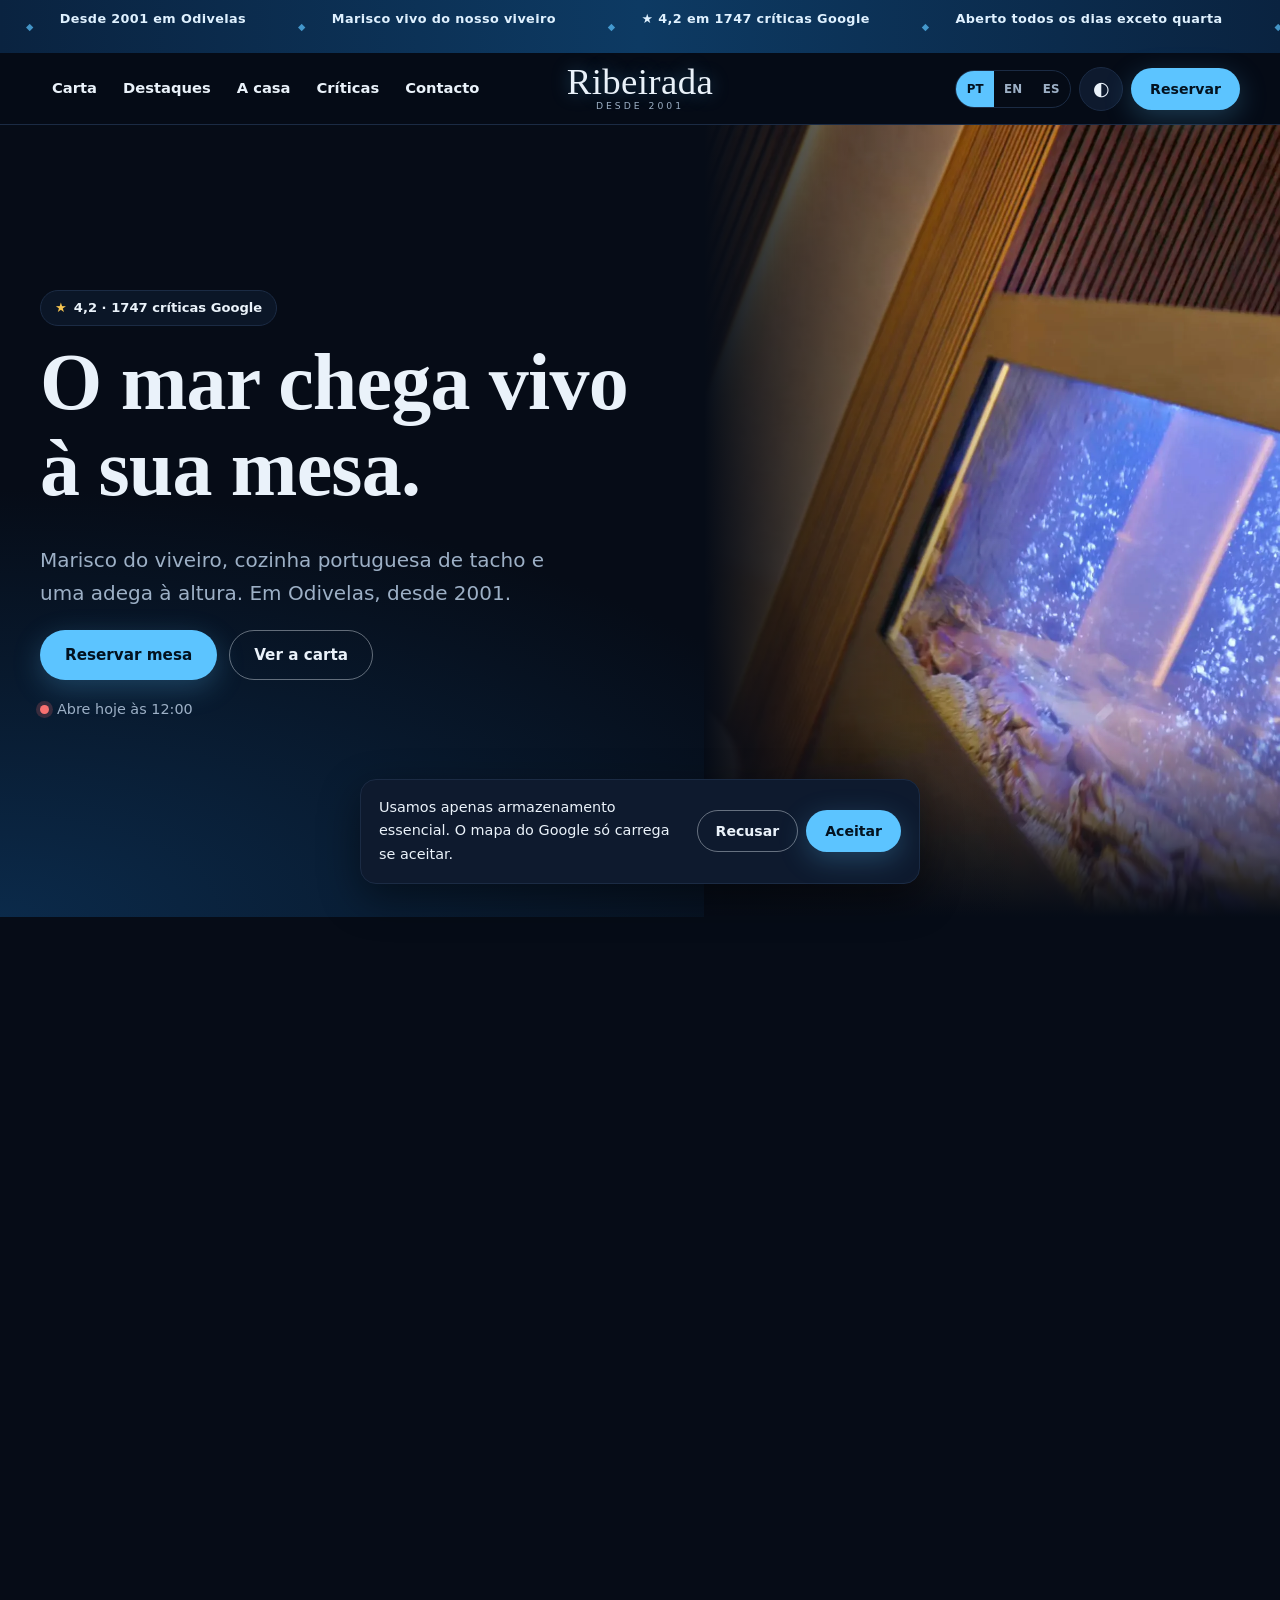
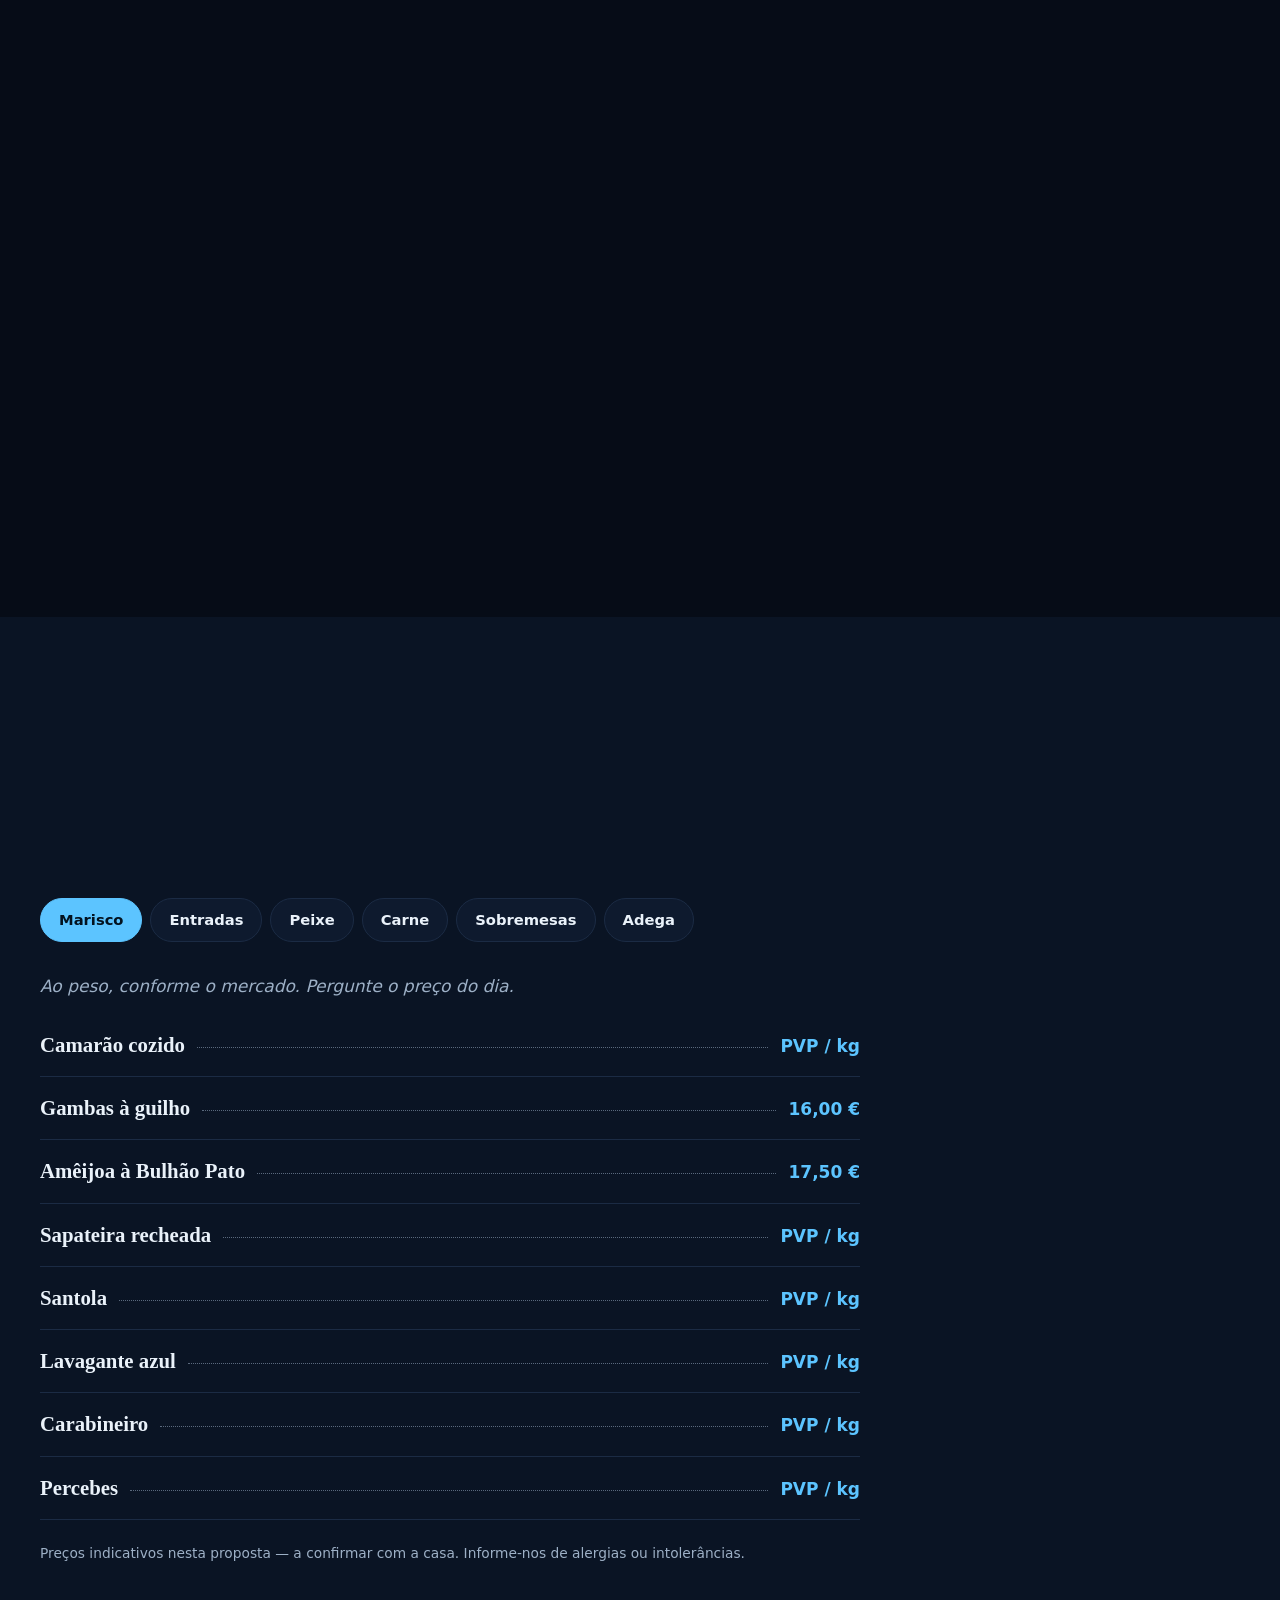
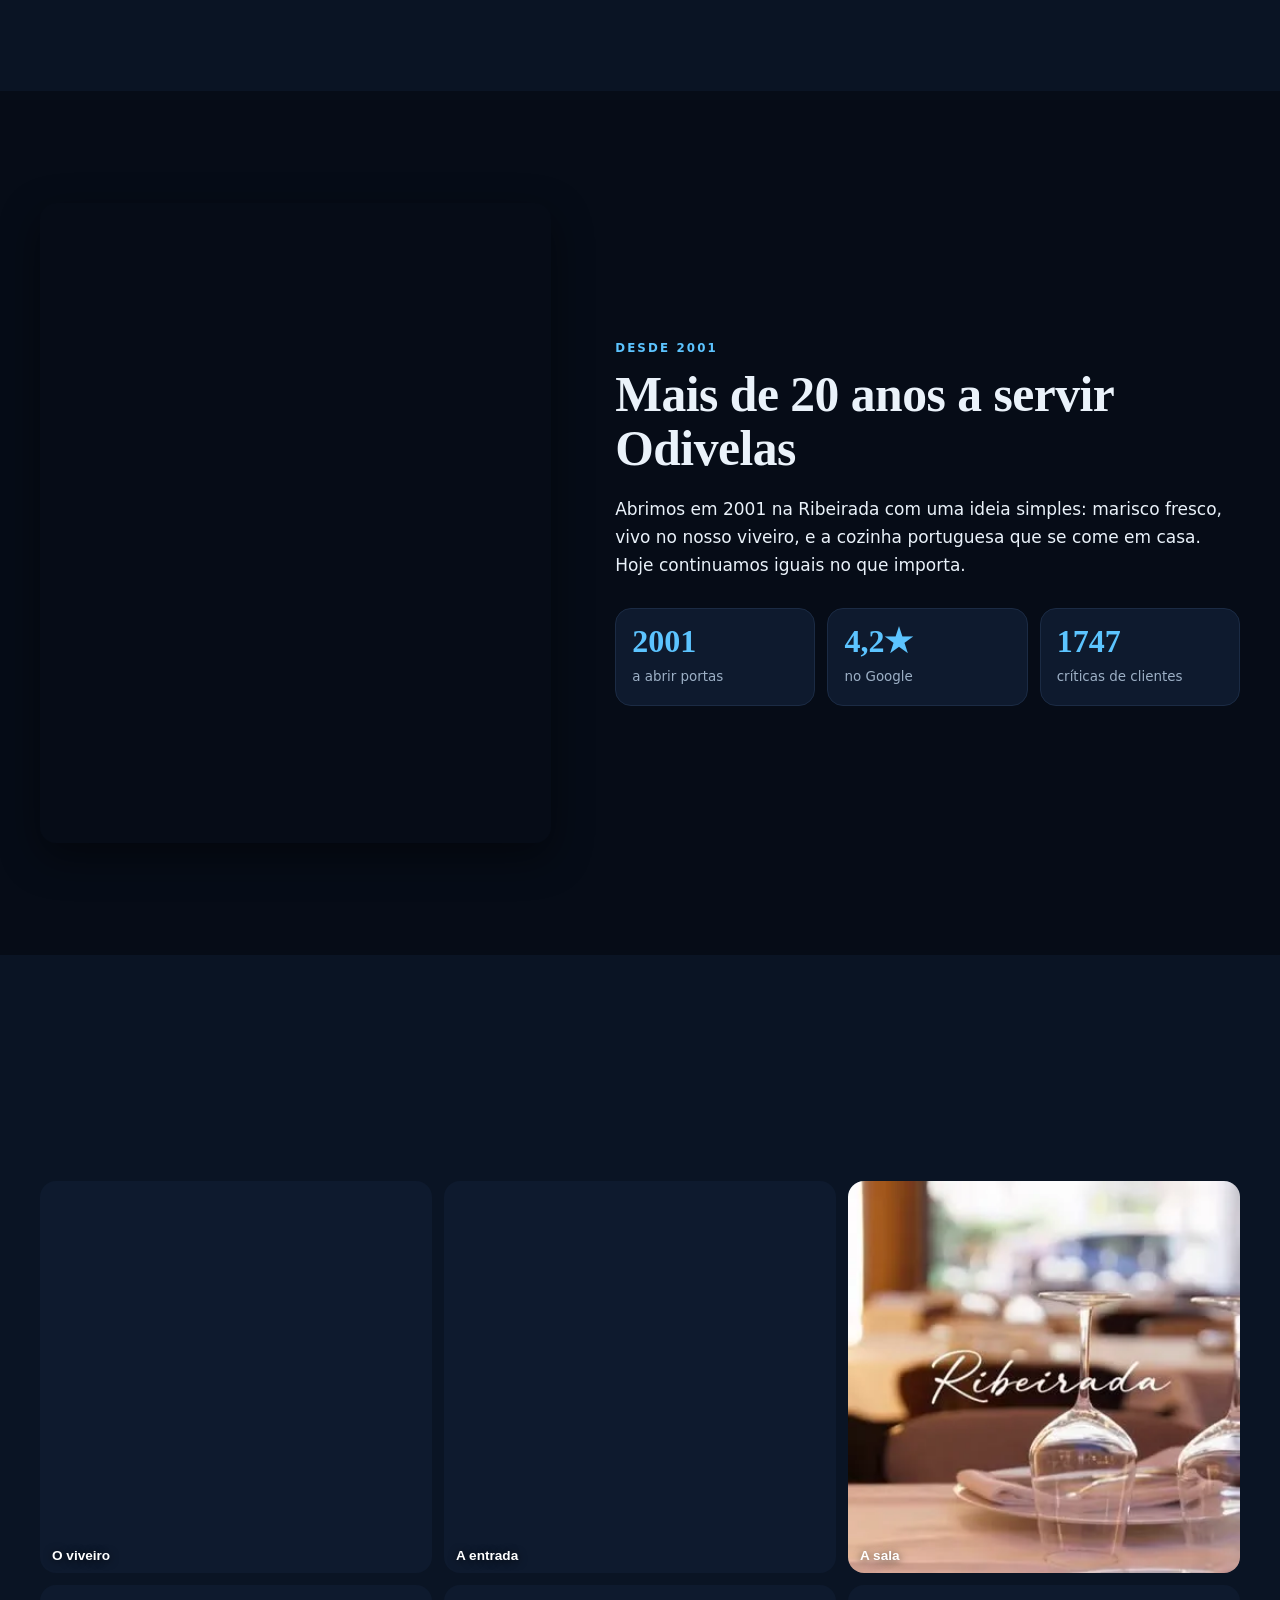
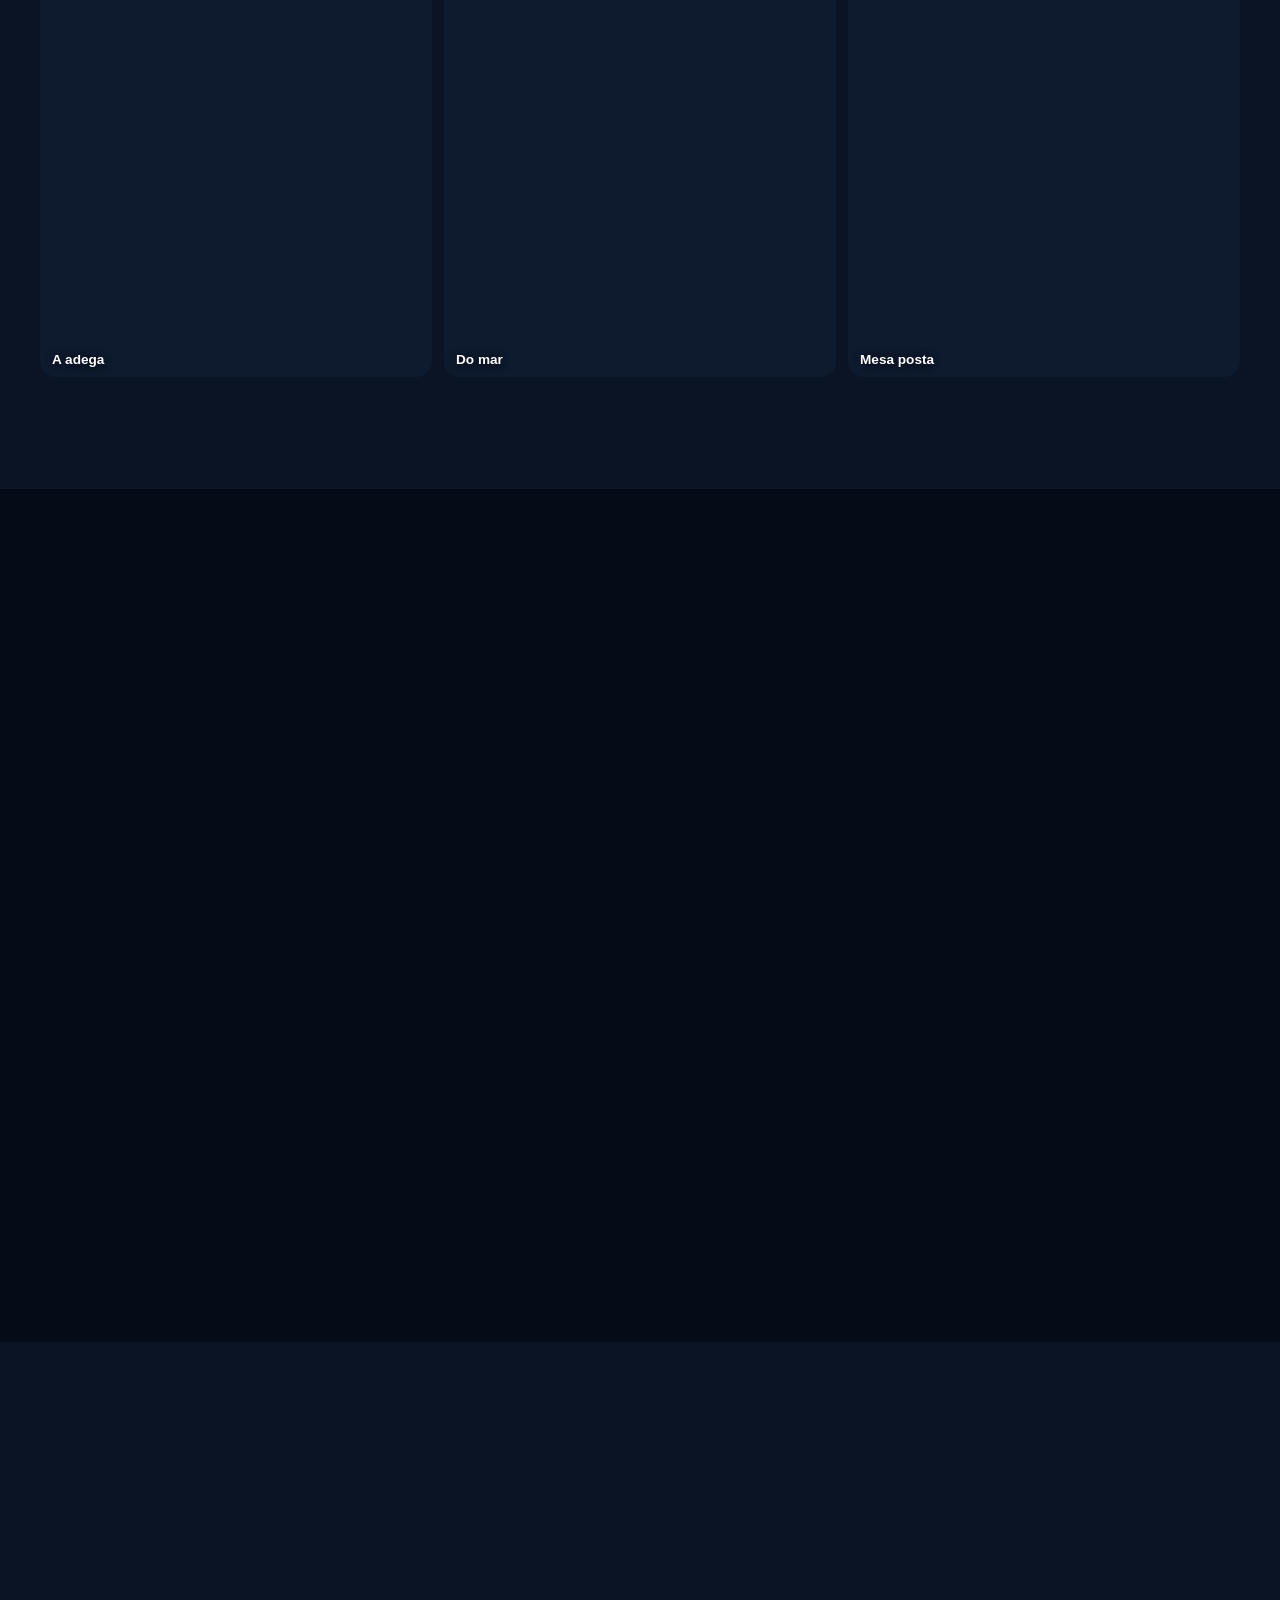
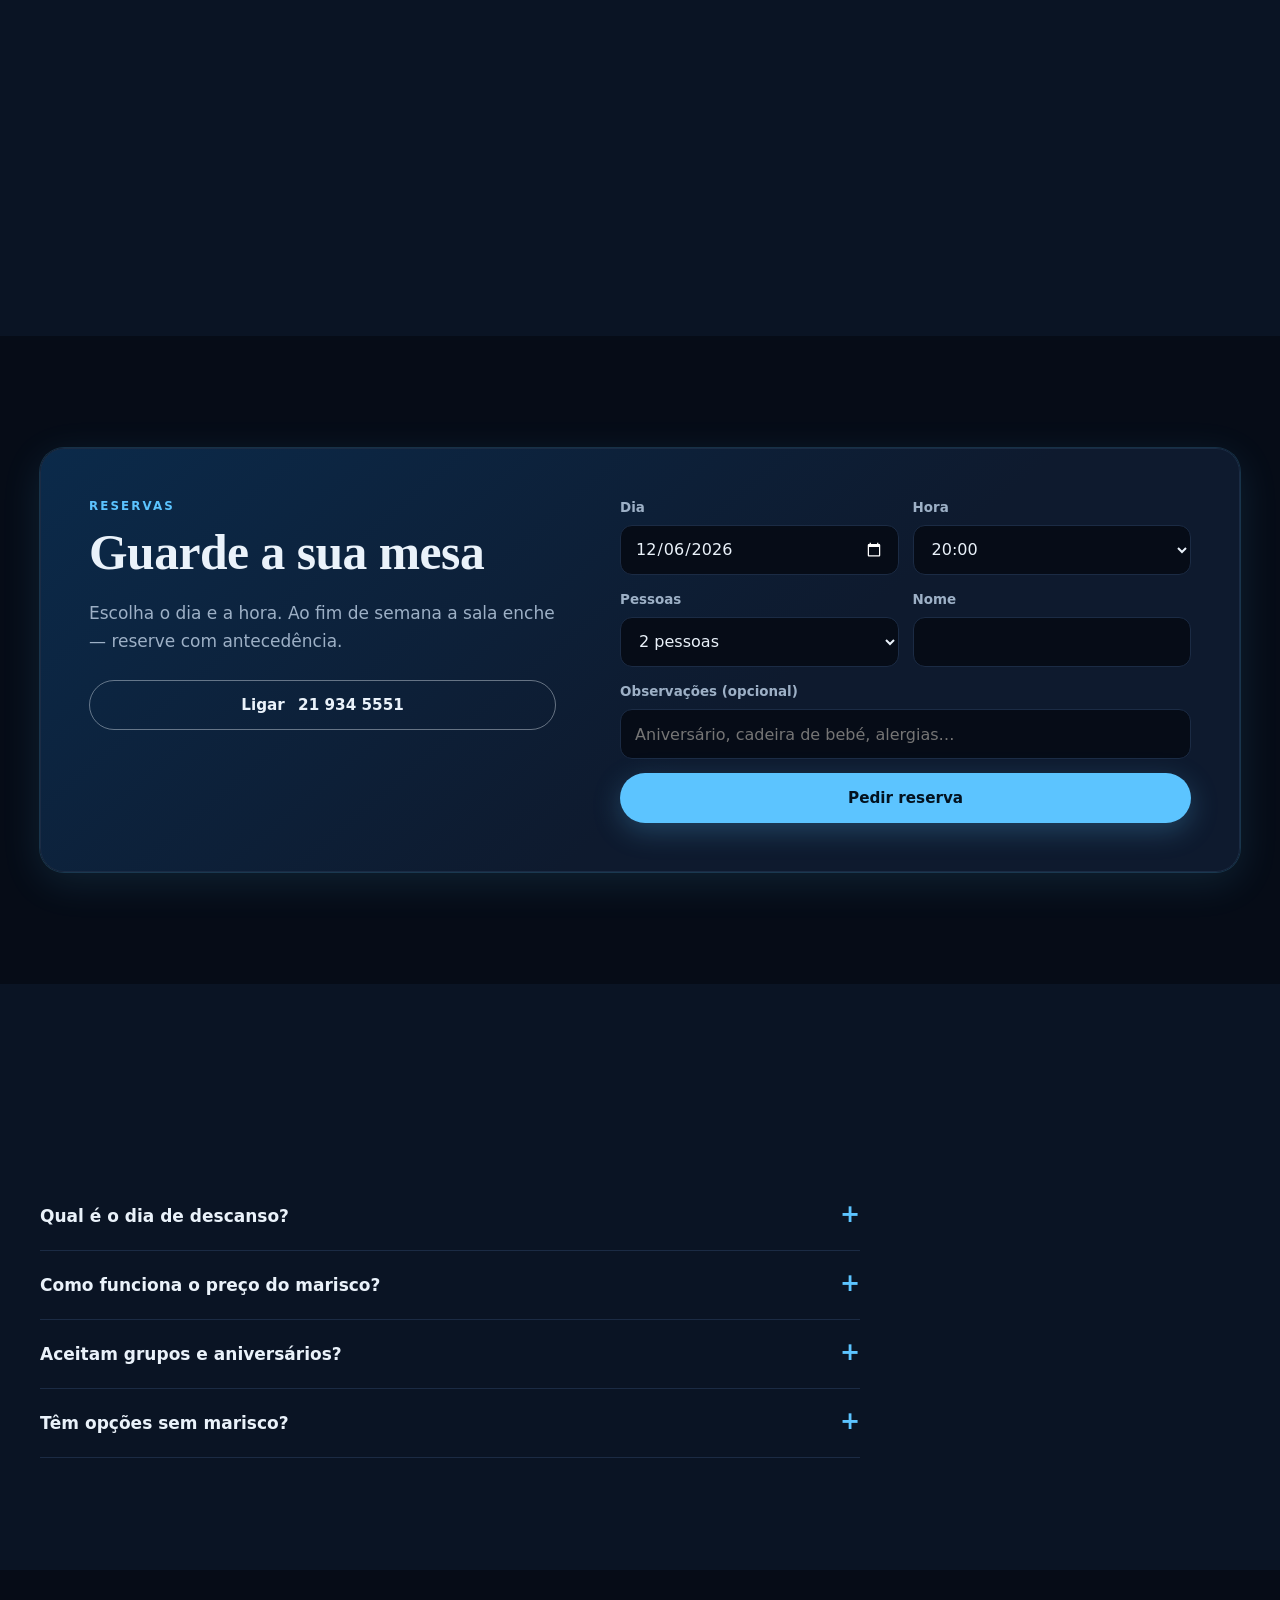
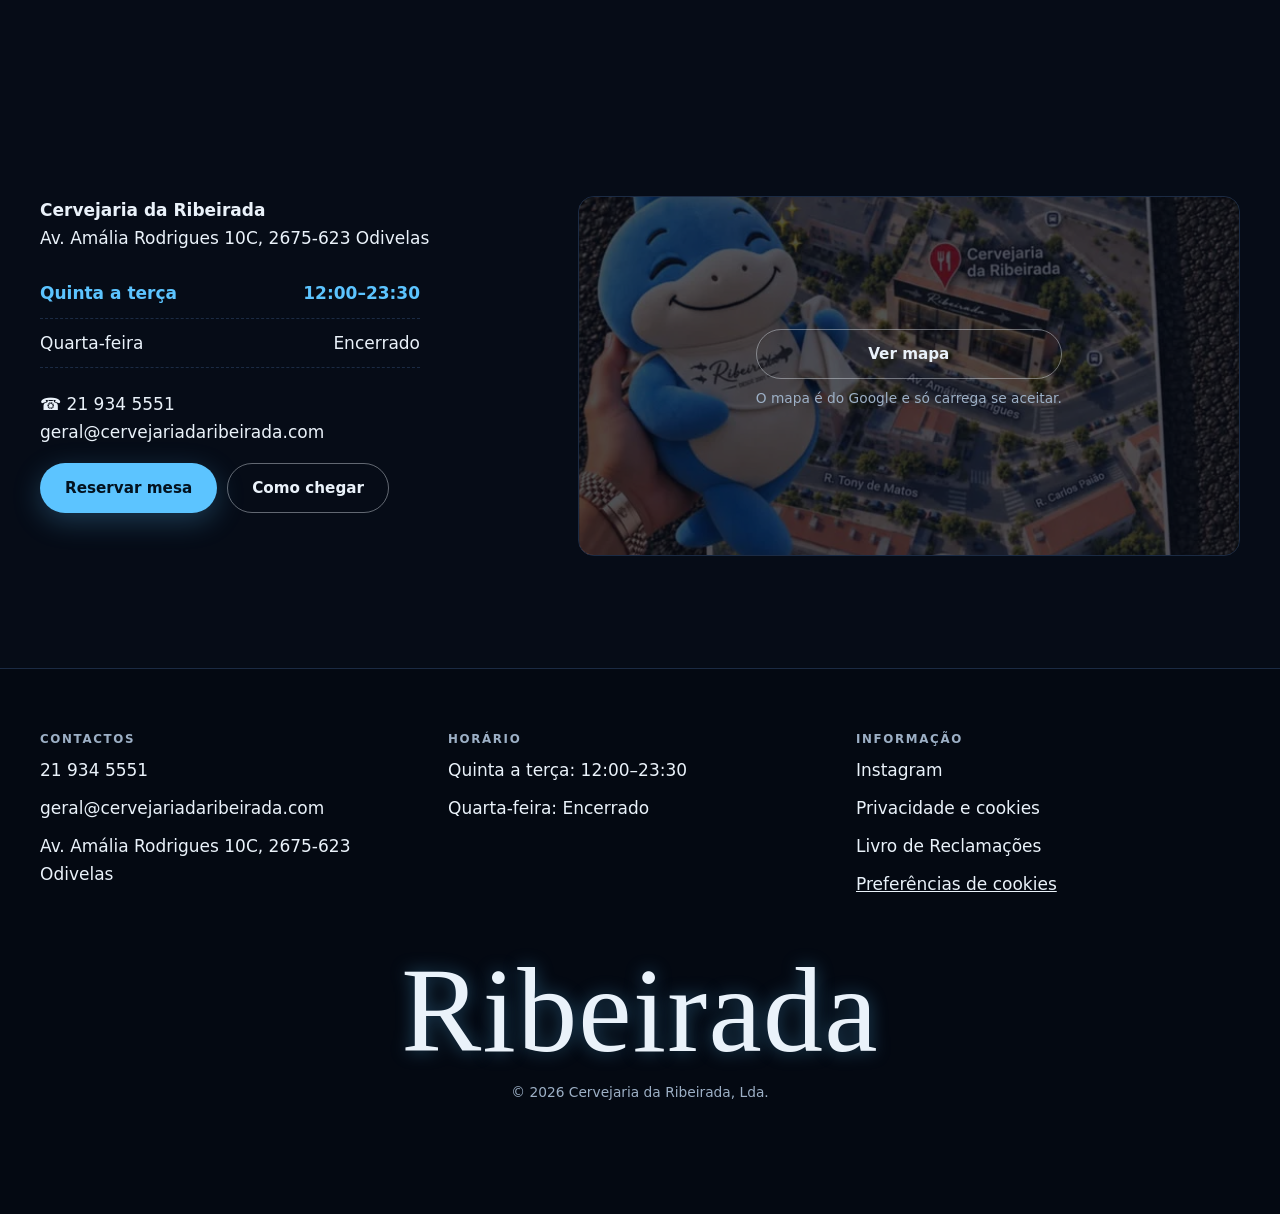
==== index.html @ ff481f9c "Proposta v1.0: site Cervejaria da Ribeirada Co-Authored-By: Claude Opus 5.5 <noreply@anthropic.com>" ====
<!doctype html>
<html lang="pt" data-theme="dark">
<head>
<meta charset="utf-8">
<meta http-equiv="Content-Security-Policy" content="default-src 'self'; script-src 'self'; style-src 'self' https://fonts.googleapis.com; font-src 'self' https://fonts.gstatic.com; img-src 'self' data: https:; media-src 'self' https:; frame-src https://www.google.com https://maps.google.com; connect-src 'self' https:; base-uri 'self'; form-action 'self' https://wa.me">
<script src="js/frame-guard.js"></script>
<meta name="viewport" content="width=device-width, initial-scale=1, viewport-fit=cover">
<title>Cervejaria da Ribeirada — Marisco em Odivelas desde 2001</title>
<meta name="description" content="Marisco vivo do viveiro, cozinha portuguesa e adega em Odivelas desde 2001. 4,2★ em 1747 críticas Google. Reservas: 21 934 5551.">
<meta name="theme-color" content="#060c17">
<meta name="robots" content="index,follow">
<link rel="canonical" href="https://cervejariadaribeirada.pages.dev/">
<meta property="og:type" content="restaurant">
<meta property="og:locale" content="pt_PT">
<meta property="og:site_name" content="Cervejaria da Ribeirada">
<meta property="og:title" content="Cervejaria da Ribeirada — o mar chega vivo à sua mesa">
<meta property="og:description" content="Marisco do viveiro e cozinha portuguesa em Odivelas, desde 2001. Veja a carta e reserve.">
<meta property="og:url" content="https://cervejariadaribeirada.pages.dev/">
<meta property="og:image" content="https://cervejariadaribeirada.pages.dev/img/og.jpg">
<meta property="og:image:width" content="1200">
<meta property="og:image:height" content="630">
<meta name="twitter:card" content="summary_large_image">
<link rel="icon" href="img/logo.svg">
<link rel="preconnect" href="https://fonts.googleapis.com">
<link rel="preconnect" href="https://fonts.gstatic.com" crossorigin>
<link rel="stylesheet" href="https://fonts.googleapis.com/css2?family=Allura&family=Cormorant+Garamond:ital,wght@0,500;0,600;1,500&family=Manrope:wght@400;500;600;700&display=swap">
<link rel="stylesheet" href="css/styles.css">
<link rel="preload" as="image" href="img/hero.webp" fetchpriority="high">
<script type="application/ld+json">
{"@context":"https://schema.org","@type":"Restaurant","name":"Cervejaria da Ribeirada","url":"https://cervejariadaribeirada.pages.dev/","image":"https://cervejariadaribeirada.pages.dev/img/og.jpg","telephone":"+351219345551","email":"geral@cervejariadaribeirada.com","servesCuisine":["Marisco","Portuguesa"],"priceRange":"€€","acceptsReservations":"True","foundingDate":"2001","address":{"@type":"PostalAddress","streetAddress":"Av. Amália Rodrigues 10C","postalCode":"2675-623","addressLocality":"Odivelas","addressCountry":"PT"},"geo":{"@type":"GeoCoordinates","latitude":38.7970342,"longitude":-9.1808891},"openingHoursSpecification":[{"@type":"OpeningHoursSpecification","dayOfWeek":["Monday","Tuesday","Thursday","Friday","Saturday","Sunday"],"opens":"12:00","closes":"23:30"}],"aggregateRating":{"@type":"AggregateRating","ratingValue":"4.2","reviewCount":"1747"},"sameAs":["https://www.instagram.com/cervejariadaribeirada/"]}
</script>
</head>
<body>
<a class="skip" href="#main" data-i18n="skip">Saltar para o conteúdo</a>

<div class="faixa" aria-label="Destaques"><div class="faixa__track" id="faixa"></div></div>

<header class="hdr" id="hdr">
  <button class="hdr__burger" id="burger" aria-label="Abrir menu" aria-expanded="false" aria-controls="drawer"><span></span><span></span><span></span></button>
  <nav class="hdr__nav" id="nav" aria-label="Principal"></nav>
  <a class="hdr__logo" href="#top" aria-label="Cervejaria da Ribeirada — início"><span class="wordmark">Ribeirada</span><span class="hdr__since" data-i18n="since">Desde 2001</span></a>
  <div class="hdr__acts">
    <div class="lang" id="lang" role="group" aria-label="Língua">
      <button data-lang="pt" aria-pressed="true">PT</button><button data-lang="en" aria-pressed="false">EN</button><button data-lang="es" aria-pressed="false">ES</button>
    </div>
    <button class="icon-btn" id="themeBtn" aria-label="Mudar para modo claro" title="Modo claro/escuro">◐</button>
    <a class="btn btn--sm btn--accent hdr__cta" href="#reservas" data-i18n="book">Reservar</a>
  </div>
</header>

<aside class="drawer" id="drawer" aria-hidden="true">
  <div class="drawer__panel" role="dialog" aria-label="Menu">
    <button class="drawer__close" id="drawerClose" aria-label="Fechar menu">✕</button>
    <nav id="drawerNav"></nav>
    <div class="lang lang--drawer" role="group" aria-label="Língua">
      <button data-lang="pt" aria-pressed="true">Português</button><button data-lang="en" aria-pressed="false">English</button><button data-lang="es" aria-pressed="false">Español</button>
    </div>
  </div>
</aside>

<main id="main">
  <section class="hero" id="top">
    <div class="hero__media"><img src="img/hero.webp" alt="O viveiro de marisco vivo da Cervejaria da Ribeirada" width="1080" height="1920" fetchpriority="high" decoding="async"></div>
    <div class="hero__text">
      <p class="eyebrow"><span class="stars" aria-hidden="true">★</span> <span id="heroRating">4,2 · 1747 críticas Google</span></p>
      <h1 id="heroTitulo">O mar chega vivo à sua mesa.</h1>
      <p id="heroTexto" class="hero__lead">Marisco do viveiro, cozinha portuguesa de tacho e uma adega à altura. Em Odivelas, desde 2001.</p>
      <div class="hero__ctas"><a class="btn btn--accent" href="#reservas" data-i18n="bookTable">Reservar mesa</a><a class="btn btn--ghost" href="#carta" data-i18n="seeMenu">Ver a carta</a></div>
      <p class="hero__open" id="openNow"></p>
    </div>
  </section>

  <section class="sec" id="destaques">
    <div class="sec__head"><p class="kicker" data-i18n="k1">Do viveiro para a mesa</p><h2 data-i18n="h1">O que nos pedem sempre</h2><p class="muted" data-i18n="p1">Toque num prato para ver os detalhes.</p></div>
    <div class="grid" id="grid"></div>
  </section>

  <section class="sec sec--soft" id="carta">
    <div class="sec__head"><p class="kicker" data-i18n="k2">A carta</p><h2 data-i18n="h2">Marisco ao peso, cozinha de sempre</h2></div>
    <div class="chips" id="chips" role="tablist" aria-label="Categorias da carta"></div>
    <div class="menu-list" id="menuList" role="tabpanel"></div>
    <p class="small muted demo-note" data-i18n="demoPrices">Preços indicativos nesta proposta — a confirmar com a casa. Informe-nos de alergias ou intolerâncias.</p>
  </section>

  <section class="sec story" id="historia">
    <div class="story__img"><img src="img/mar.webp" alt="Barco de pesca ao amanhecer" width="640" height="640" loading="lazy" decoding="async"></div>
    <div class="story__txt">
      <p class="kicker" data-i18n="k3">Desde 2001</p>
      <h2 data-i18n="h3">Mais de 20 anos a servir Odivelas</h2>
      <p data-i18n="p3">Abrimos em 2001 na Ribeirada com uma ideia simples: marisco fresco, vivo no nosso viveiro, e a cozinha portuguesa que se come em casa. Hoje continuamos iguais no que importa.</p>
      <ul class="facts">
        <li><strong>2001</strong><span data-i18n="f1">a abrir portas</span></li>
        <li><strong>4,2★</strong><span data-i18n="f2">no Google</span></li>
        <li><strong>1747</strong><span data-i18n="f3">críticas de clientes</span></li>
      </ul>
    </div>
  </section>

  <section class="sec sec--soft" id="galeria">
    <div class="sec__head"><p class="kicker" data-i18n="k4">A casa</p><h2 data-i18n="h4">Sala, viveiro e adega</h2></div>
    <div class="gal" id="gal"></div>
  </section>

  <section class="sec" id="reels">
    <div class="sec__head"><p class="kicker">Instagram</p><h2 data-i18n="h5">Veja-nos em movimento</h2></div>
    <div class="reels" id="reelList"></div>
  </section>

  <section class="sec sec--soft" id="criticas">
    <div class="sec__head"><p class="kicker" data-i18n="k6">O que dizem</p><h2><span class="big-rating">4,2</span> <span class="stars" aria-hidden="true">★★★★☆</span></h2><p class="muted" data-i18n="p6">Média de 1747 críticas no Google Maps.</p></div>
    <div class="quotes" id="quotes"></div>
  </section>

  <section class="sec" id="reservas">
    <div class="book">
      <div class="book__intro">
        <p class="kicker" data-i18n="k7">Reservas</p>
        <h2 data-i18n="h7">Guarde a sua mesa</h2>
        <p class="muted" data-i18n="p7">Escolha o dia e a hora. Ao fim de semana a sala enche — reserve com antecedência.</p>
        <a class="btn btn--ghost btn--block" id="callBtn" href="tel:+351219345551"><span data-i18n="call">Ligar</span>&nbsp;21 934 5551</a>
      </div>
      <form class="book__form" id="bookForm" novalidate>
        <label><span data-i18n="fDate">Dia</span><input type="date" id="fDate" required></label>
        <label><span data-i18n="fTime">Hora</span><select id="fTime" required></select></label>
        <label><span data-i18n="fPeople">Pessoas</span><select id="fPeople"></select></label>
        <label><span data-i18n="fName">Nome</span><input type="text" id="fName" autocomplete="name" required maxlength="60"></label>
        <label class="full"><span data-i18n="fNote">Observações (opcional)</span><input type="text" id="fNote" maxlength="140" data-i18n-ph="fNotePh" placeholder="Aniversário, cadeira de bebé, alergias…"></label>
        <p class="form-err full" id="fErr" role="alert" hidden></p>
        <button class="btn btn--accent btn--block full" type="submit" id="fSend" data-i18n="fSend">Pedir reserva</button>
      </form>
    </div>
  </section>

  <section class="sec sec--soft" id="faq">
    <div class="sec__head"><h2 data-i18n="h8">Perguntas frequentes</h2></div>
    <div class="faq" id="faqList"></div>
  </section>

  <section class="sec" id="contacto">
    <div class="sec__head"><p class="kicker" data-i18n="k9">Visite-nos</p><h2 data-i18n="h9">Na Ribeirada, em Odivelas</h2></div>
    <div class="contact">
      <div class="contact__info" id="contactInfo"></div>
      <div class="map" id="map"><button class="btn btn--ghost" id="mapBtn" data-i18n="showMap">Ver mapa</button><p class="muted small" data-i18n="mapNote">O mapa é do Google e só carrega se aceitar.</p></div>
    </div>
  </section>
</main>

<footer class="ftr">
  <div class="ftr__cols">
    <div><h3 data-i18n="ftC">Contactos</h3><ul id="ftrContact"></ul></div>
    <div><h3 data-i18n="ftH">Horário</h3><ul id="ftrHours"></ul></div>
    <div><h3 data-i18n="ftI">Informação</h3><ul>
      <li><a href="https://www.instagram.com/cervejariadaribeirada/" target="_blank" rel="noopener">Instagram</a></li>
      <li><a href="privacidade.html" data-i18n="ftP">Privacidade e cookies</a></li>
      <li><a href="https://www.livroreclamacoes.pt/" target="_blank" rel="noopener">Livro de Reclamações</a></li>
      <li><button class="linklike" id="cookiePrefs" data-i18n="ftCk">Preferências de cookies</button></li>
    </ul></div>
  </div>
  <a href="#top" class="ftr__logo wordmark" aria-label="Voltar ao topo">Ribeirada</a>
  <p class="small muted" id="ftrLegal"></p>
</footer>

<a class="fab" id="fab" href="#reservas"><span aria-hidden="true">☎</span> <span data-i18n="book">Reservar</span></a>

<dialog class="modal" id="modal" aria-label="Detalhe do prato"><div id="modalBody"></div></dialog>
<dialog class="modal modal--sm" id="bookDone" aria-label="Pedido de reserva"><div id="bookDoneBody"></div></dialog>
<div class="lb" id="lb" hidden><button class="lb__x" id="lbX" aria-label="Fechar">✕</button><button class="lb__nav lb__prev" id="lbPrev" aria-label="Anterior">‹</button><figure><img id="lbImg" alt=""><figcaption id="lbCap"></figcaption></figure><button class="lb__nav lb__next" id="lbNext" aria-label="Seguinte">›</button></div>

<div class="cookies" id="cookies" hidden role="dialog" aria-label="Cookies">
  <p data-i18n="ckTxt">Usamos apenas armazenamento essencial. O mapa do Google só carrega se aceitar.</p>
  <div><button class="btn btn--ghost btn--sm" id="ckNo" data-i18n="ckNo">Recusar</button><button class="btn btn--accent btn--sm" id="ckYes" data-i18n="ckYes">Aceitar</button></div>
</div>

<noscript><div class="noscript">Cervejaria da Ribeirada · Av. Amália Rodrigues 10C, Odivelas · Reservas: 21 934 5551 · 12:00–23:30 (encerrado à quarta)</div></noscript>

<script src="data.js"></script>
<script src="js/app.js"></script>
</body>
</html>
---- css/styles.css ----
/* ================= TOKENS — Cervejaria da Ribeirada (azul oceano, do logótipo) ================= */
:root {
  --accent: #5cc4ff;          /* azul brilhante do logótipo */
  --accent-ink: #03121f;
  --silver: #c9d6e3;
  --bg: #060c17;
  --soft: #0a1424;
  --card: #0e1a2e;
  --ink: #eaf2fa;
  --muted: #9db0c6;
  --line: #1b2b44;
  --f-title: "Cormorant Garamond", Georgia, serif;
  --f-text: "Manrope", system-ui, -apple-system, "Segoe UI", sans-serif;
  --f-logo: "Allura", "Cormorant Garamond", cursive;
  --r: 16px;
  --shadow: 0 14px 40px rgb(0 0 0 / .45);
  --glow: 0 0 0 1px rgb(92 196 255 / .18), 0 10px 40px rgb(92 196 255 / .12);
  --max: 1200px;
  --hdr: 72px;
  color-scheme: dark;
}
:root[data-theme="light"] {
  --accent: #0b6fb0; --accent-ink: #ffffff; --silver: #3c5470;
  --bg: #f7f9fb; --soft: #edf2f7; --card: #ffffff; --ink: #0b1626; --muted: #4b5d73; --line: #dbe3ec;
  --shadow: 0 12px 30px rgb(10 30 60 / .08); --glow: 0 0 0 1px var(--line), var(--shadow);
  color-scheme: light;
}

/* ================= BASE ================= */
*, *::before, *::after { box-sizing: border-box; }
html { scroll-behavior: smooth; scroll-padding-top: calc(var(--hdr) + 12px); -webkit-text-size-adjust: 100%; }
body { margin: 0; background: var(--bg); color: var(--ink); font: 17px/1.65 var(--f-text); overflow-x: hidden; }
body.lock { overflow: hidden; }
img, video { max-width: 100%; display: block; }
a { color: inherit; }
h1, h2, h3 { font-family: var(--f-title); font-weight: 600; line-height: 1.08; letter-spacing: -.01em; margin: 0 0 .4em; }
h1 { font-size: clamp(2.6rem, 6.4vw, 5rem); }
h2 { font-size: clamp(2rem, 4vw, 3.1rem); }
h3 { font-size: 1.45rem; }
p { margin: 0 0 1em; }
.muted { color: var(--muted); }
.small { font-size: .86rem; }
.kicker { text-transform: uppercase; letter-spacing: .18em; font-size: .74rem; font-weight: 700; color: var(--accent); margin-bottom: .8em; }
.wordmark { font-family: var(--f-logo); font-weight: 400; letter-spacing: .01em; line-height: 1; color: var(--ink); text-shadow: 0 0 18px rgb(92 196 255 / .35); }
:root[data-theme="light"] .wordmark { text-shadow: none; color: #0b2c4d; }
:focus-visible { outline: 3px solid var(--accent); outline-offset: 3px; border-radius: 6px; }
.skip { position: absolute; left: -999px; top: 8px; z-index: 100; background: var(--ink); color: var(--bg); padding: 10px 14px; border-radius: 8px; }
.skip:focus { left: 8px; }
.linklike { background: none; border: 0; padding: 0; color: inherit; font: inherit; text-decoration: underline; cursor: pointer; }
.stars { color: #f5c451; letter-spacing: .08em; }

/* ================= BOTÕES ================= */
.btn { display: inline-flex; align-items: center; justify-content: center; gap: 8px; min-height: 50px; padding: 0 24px; border-radius: 999px; border: 1.5px solid transparent; font: 700 .95rem var(--f-text); text-decoration: none; cursor: pointer; transition: transform .15s, background .2s, color .2s, border-color .2s, box-shadow .2s; white-space: nowrap; }
.btn:hover { transform: translateY(-1px); }
.btn--accent { background: var(--accent); color: var(--accent-ink); box-shadow: 0 8px 28px rgb(92 196 255 / .25); }
.btn--accent:hover { filter: brightness(1.08); }
.btn--ghost { border-color: color-mix(in srgb, var(--ink) 40%, transparent); background: transparent; color: var(--ink); }
.btn--ghost:hover { background: var(--ink); color: var(--bg); border-color: var(--ink); }
.btn--sm { min-height: 42px; padding: 0 18px; font-size: .88rem; }
.btn--block { width: 100%; }
.icon-btn { width: 44px; height: 44px; border-radius: 50%; border: 1px solid var(--line); background: var(--card); color: var(--ink); font-size: 1.2rem; cursor: pointer; }

/* ================= FAIXA ANIMADA ================= */
.faixa { background: linear-gradient(90deg, #0a2340, #0d3a63, #0a2340); color: #dff1ff; overflow: hidden; font-size: .8rem; font-weight: 600; letter-spacing: .03em; }
.faixa__track { display: flex; width: max-content; animation: faixa 40s linear infinite; }
.faixa__track span, .faixa__dup { display: inline-flex; }
.faixa__track span span, .faixa__track > span { padding: 8px 26px; }
.faixa__track > span::before, .faixa__dup > span::before { content: "◆"; color: var(--accent); font-size: .6rem; margin-right: 26px; opacity: .7; align-self: center; }
.faixa:hover .faixa__track { animation-play-state: paused; }
@keyframes faixa { to { transform: translateX(-50%); } }

/* ================= CABEÇALHO ================= */
.hdr { position: sticky; top: 0; z-index: 40; height: var(--hdr); display: grid; grid-template-columns: 1fr auto 1fr; align-items: center; gap: 12px; padding: 0 max(16px, calc((100vw - var(--max)) / 2)); background: color-mix(in srgb, var(--bg) 86%, transparent); backdrop-filter: blur(14px); -webkit-backdrop-filter: blur(14px); border-bottom: 1px solid var(--line); transition: height .2s; }
.hdr--small { --hdr: 60px; }
.hdr__logo { justify-self: center; display: flex; flex-direction: column; align-items: center; text-decoration: none; }
.hdr__logo .wordmark { font-size: 2.3rem; }
.hdr__since { font-size: .58rem; letter-spacing: .32em; text-transform: uppercase; color: var(--muted); margin-top: -2px; }
.hdr--small .hdr__since { display: none; }
.hdr__nav { display: flex; gap: 2px; align-items: center; }
.hdr__nav a { white-space: nowrap; padding: 10px 12px; border-radius: 10px; text-decoration: none; font-weight: 600; font-size: .92rem; transition: background .15s, color .15s; }
.hdr__nav a:hover, .hdr__nav a.on { background: var(--soft); color: var(--accent); }
.hdr__acts { justify-self: end; display: flex; gap: 8px; align-items: center; }
.hdr__burger { display: none; width: 44px; height: 44px; border: 0; background: none; cursor: pointer; padding: 11px 9px; flex-direction: column; justify-content: space-between; }
.hdr__burger span { display: block; height: 2px; background: var(--ink); border-radius: 2px; }
.lang { display: flex; border: 1px solid var(--line); border-radius: 999px; overflow: hidden; }
.lang button { min-width: 38px; min-height: 36px; border: 0; background: transparent; color: var(--muted); font: 700 .74rem var(--f-text); cursor: pointer; }
.lang button[aria-pressed="true"] { background: var(--accent); color: var(--accent-ink); }

/* Drawer (telemóvel) */
.drawer { position: fixed; inset: 0; z-index: 60; background: rgb(0 0 0 / .55); opacity: 0; visibility: hidden; transition: .2s; }
.drawer.open { opacity: 1; visibility: visible; }
.drawer__panel { position: absolute; inset: 0 auto 0 0; width: min(86vw, 360px); background: var(--bg); padding: 72px 20px 24px; overflow-y: auto; transform: translateX(-100%); transition: transform .25s ease; border-right: 1px solid var(--line); }
.drawer.open .drawer__panel { transform: none; }
.drawer__close { position: absolute; top: 14px; right: 14px; width: 44px; height: 44px; border: 0; background: var(--soft); color: var(--ink); border-radius: 50%; font-size: 1.1rem; cursor: pointer; }
.drawer nav > a { display: block; padding: 14px 4px; font-family: var(--f-title); font-size: 1.6rem; font-weight: 600; text-decoration: none; border-bottom: 1px solid var(--line); }
.drawer .btn { margin-top: 20px; width: 100%; }
.lang--drawer { margin-top: 24px; width: 100%; }
.lang--drawer button { flex: 1; min-height: 46px; font-size: .85rem; }

/* ================= HERO ================= */
.hero { position: relative; min-height: min(88vh, 820px); display: grid; grid-template-columns: 1.1fr .9fr; align-items: center; isolation: isolate; overflow: hidden; background: radial-gradient(120% 90% at 0% 100%, #0b2a4a 0%, var(--bg) 60%); }
:root[data-theme="light"] .hero { background: radial-gradient(120% 90% at 0% 100%, #dcebf8 0%, var(--bg) 60%); }
.hero__media { grid-column: 2; grid-row: 1; align-self: stretch; position: relative; }
.hero__media img { position: absolute; inset: 0; width: 100%; height: 100%; object-fit: cover; object-position: 60% 55%; animation: kb 22s ease-in-out infinite alternate; }
.hero__media::before { content: ""; position: absolute; inset: 0; z-index: 1; background: linear-gradient(90deg, var(--bg) 0%, color-mix(in srgb, var(--bg) 60%, transparent) 22%, transparent 55%), linear-gradient(0deg, var(--bg) 0%, transparent 25%); }
@keyframes kb { from { transform: scale(1.02); } to { transform: scale(1.12) translate(-2%, -1%); } }
.hero__text { grid-column: 1; grid-row: 1; position: relative; z-index: 2; padding: 48px 24px 64px max(16px, calc((100vw - var(--max)) / 2)); max-width: 680px; box-sizing: content-box; }
.hero__lead { font-size: clamp(1.05rem, 1.6vw, 1.25rem); max-width: 520px; color: var(--muted); }
.eyebrow { display: inline-flex; gap: 6px; align-items: center; padding: 6px 14px; border-radius: 999px; border: 1px solid var(--line); background: color-mix(in srgb, var(--card) 70%, transparent); font-size: .82rem; font-weight: 600; }
.hero__ctas { display: flex; gap: 12px; flex-wrap: wrap; margin-top: 8px; }
.hero__open { margin-top: 18px; font-size: .9rem; color: var(--muted); display: flex; align-items: center; gap: 8px; }
.hero__open .dot { width: 9px; height: 9px; border-radius: 50%; background: #34d399; box-shadow: 0 0 0 4px rgb(52 211 153 / .2); }
.hero__open .dot--off { background: #f87171; box-shadow: 0 0 0 4px rgb(248 113 113 / .2); }

/* ================= SECÇÕES ================= */
.sec { padding: clamp(64px, 9vw, 112px) max(16px, calc((100vw - var(--max)) / 2)); }
.sec--soft { background: var(--soft); }
.sec__head { margin-bottom: 32px; max-width: 700px; }
.rv { opacity: 0; transform: translateY(16px); transition: opacity .6s ease, transform .6s ease; }
.rv.in { opacity: 1; transform: none; }

/* Destaques */
.grid { display: grid; grid-template-columns: repeat(3, 1fr); gap: 20px; }
.card { display: flex; flex-direction: column; text-align: left; padding: 0; border: 1px solid var(--line); border-radius: var(--r); background: var(--card); color: var(--ink); font: inherit; cursor: pointer; overflow: hidden; transition: transform .2s, box-shadow .2s, border-color .2s; }
.card:hover { transform: translateY(-4px); box-shadow: var(--glow); border-color: color-mix(in srgb, var(--accent) 40%, var(--line)); }
.card__img { position: relative; aspect-ratio: 1; background: var(--soft); overflow: hidden; }
.card__img img { width: 100%; height: 100%; object-fit: cover; transition: transform .5s; }
.card:hover .card__img img { transform: scale(1.05); }
.card__body { display: flex; justify-content: space-between; align-items: baseline; gap: 10px; padding: 16px 18px 18px; }
.card__name { font-family: var(--f-title); font-size: 1.35rem; font-weight: 600; line-height: 1.15; }
.card__price { font-weight: 700; color: var(--accent); white-space: nowrap; font-size: .92rem; }

/* Carta */
.chips { display: flex; gap: 8px; overflow-x: auto; padding-bottom: 6px; margin-bottom: 24px; scrollbar-width: none; }
.chips::-webkit-scrollbar { display: none; }
.chip { flex: none; min-height: 44px; padding: 0 18px; border-radius: 999px; border: 1px solid var(--line); background: var(--card); color: var(--ink); font: 600 .92rem var(--f-text); cursor: pointer; }
.chip[aria-selected="true"] { background: var(--accent); color: var(--accent-ink); border-color: var(--accent); }
.menu-list { max-width: 820px; min-height: 260px; }
.menu-note { color: var(--muted); font-style: italic; margin-bottom: 14px; }
.menu-row { display: flex; align-items: baseline; gap: 12px; padding: 14px 0; border-bottom: 1px solid var(--line); }
.menu-row__n { font-family: var(--f-title); font-size: 1.3rem; font-weight: 600; }
.menu-row__dots { flex: 1; border-bottom: 1px dotted color-mix(in srgb, var(--muted) 55%, transparent); transform: translateY(-4px); min-width: 20px; }
.menu-row__p { font-weight: 700; color: var(--accent); white-space: nowrap; }
.demo-note { margin-top: 22px; }

/* História */
.story { display: grid; grid-template-columns: .9fr 1.1fr; gap: clamp(28px, 5vw, 64px); align-items: center; }
.story__img img { width: 100%; aspect-ratio: 1; object-fit: cover; border-radius: var(--r); box-shadow: var(--shadow); }
.facts { list-style: none; padding: 0; margin: 28px 0 0; display: grid; grid-template-columns: repeat(3, 1fr); gap: 12px; }
.facts li { border: 1px solid var(--line); border-radius: var(--r); padding: 16px; background: var(--card); }
.facts strong { display: block; font-family: var(--f-title); font-size: 2rem; color: var(--accent); line-height: 1; margin-bottom: 4px; }
.facts span { font-size: .84rem; color: var(--muted); }

/* Galeria */
.gal { display: grid; grid-template-columns: repeat(3, 1fr); gap: 12px; }
.gal__item { position: relative; padding: 0; border: 0; border-radius: var(--r); overflow: hidden; cursor: zoom-in; aspect-ratio: 1; background: var(--card); color: #fff; }
.gal__item img { width: 100%; height: 100%; object-fit: cover; transition: transform .5s; }
.gal__item:hover img { transform: scale(1.05); }
.gal__item span { position: absolute; left: 12px; bottom: 10px; font-weight: 700; font-size: .85rem; text-shadow: 0 1px 8px rgb(0 0 0 / .8); }

/* Reels */
.reels { display: grid; grid-template-columns: repeat(4, 1fr); gap: 14px; }
.reel { position: relative; display: block; aspect-ratio: 9 / 16; border-radius: var(--r); overflow: hidden; background: var(--card); text-decoration: none; color: #fff; border: 1px solid var(--line); }
.reel img { width: 100%; height: 100%; object-fit: cover; transition: transform .5s; }
.reel:hover img { transform: scale(1.04); }
.reel::after { content: ""; position: absolute; inset: 0; background: linear-gradient(180deg, transparent 50%, rgb(0 0 0 / .75)); }
.reel__play { position: absolute; top: 50%; left: 50%; z-index: 1; width: 58px; height: 58px; margin: -29px 0 0 -29px; border-radius: 50%; display: grid; place-items: center; background: rgb(255 255 255 / .2); backdrop-filter: blur(6px); font-size: 1.3rem; }
.reel__t { position: absolute; left: 14px; right: 14px; bottom: 14px; z-index: 1; font-weight: 700; font-size: .92rem; line-height: 1.3; }

/* Críticas */
.big-rating { font-size: 1.4em; color: var(--accent); }
.quotes { display: grid; grid-template-columns: repeat(3, 1fr); gap: 18px; }
.quote { margin: 0; padding: 26px; border-radius: var(--r); background: var(--card); border: 1px solid var(--line); }
.quote p { font-family: var(--f-title); font-size: 1.35rem; font-style: italic; line-height: 1.35; }
.quote footer { font-size: .85rem; color: var(--muted); }

/* Reservas */
.book { display: grid; grid-template-columns: .9fr 1.1fr; gap: clamp(24px, 5vw, 64px); align-items: start; padding: clamp(24px, 4vw, 48px); border-radius: 24px; background: linear-gradient(140deg, #0b2a4a, var(--card) 60%); border: 1px solid var(--line); box-shadow: var(--glow); }
:root[data-theme="light"] .book { background: linear-gradient(140deg, #e3f0fb, var(--card) 60%); }
.book__intro .btn { margin-top: 8px; }
.book__form { display: grid; grid-template-columns: 1fr 1fr; gap: 14px; }
.book__form label { display: flex; flex-direction: column; gap: 6px; font-size: .84rem; font-weight: 700; color: var(--muted); }
.book__form .full { grid-column: 1 / -1; }
.book__form input, .book__form select { min-height: 50px; padding: 0 14px; border-radius: 12px; border: 1px solid var(--line); background: var(--bg); color: var(--ink); font: 500 1rem var(--f-text); width: 100%; }
.book__form input:focus, .book__form select:focus { outline: 2px solid var(--accent); outline-offset: 1px; }
.form-err { margin: 0; color: #fca5a5; font-weight: 600; font-size: .9rem; }
:root[data-theme="light"] .form-err { color: #b91c1c; }
.book-sum { list-style: none; padding: 0; margin: 0 0 18px; }
.book-sum li { display: flex; justify-content: space-between; gap: 12px; padding: 10px 0; border-bottom: 1px dashed var(--line); }
.book-sum li span:first-child { color: var(--muted); }
.book-msg { background: var(--soft); border-radius: 12px; padding: 12px 14px; font-size: .9rem; white-space: pre-line; }

/* FAQ */
.faq { max-width: 820px; }
.faq details { border-bottom: 1px solid var(--line); }
.faq summary { padding: 20px 0; font-weight: 700; cursor: pointer; list-style: none; display: flex; justify-content: space-between; gap: 16px; }
.faq summary::after { content: "+"; font-size: 1.5rem; line-height: 1; color: var(--accent); }
.faq details[open] summary::after { content: "–"; }
.faq summary::-webkit-details-marker { display: none; }
.faq details p { color: var(--muted); }

/* Contacto */
.contact { display: grid; grid-template-columns: 1fr 1.3fr; gap: 28px; align-items: start; }
.contact__info a { text-decoration: none; }
.hours { list-style: none; padding: 0; margin: 0 0 22px; max-width: 380px; }
.hours li { display: flex; justify-content: space-between; gap: 12px; padding: 10px 0; border-bottom: 1px dashed var(--line); }
.hours li.today { color: var(--accent); font-weight: 700; }
.contact__btns { display: flex; gap: 10px; flex-wrap: wrap; }
.map { min-height: 360px; border-radius: var(--r); background: var(--card) url("../img/localizacao.webp") center / cover; border: 1px solid var(--line); display: grid; place-content: center; text-align: center; gap: 8px; overflow: hidden; position: relative; isolation: isolate; }
.map::before { content: ""; position: absolute; inset: 0; z-index: -1; background: color-mix(in srgb, var(--bg) 70%, transparent); }
.map iframe { width: 100%; height: 100%; min-height: 360px; border: 0; }
.map:has(iframe) { display: block; }

/* Rodapé */
.ftr { background: #040912; border-top: 1px solid var(--line); padding: 64px max(16px, calc((100vw - var(--max)) / 2)) 96px; text-align: center; }
:root[data-theme="light"] .ftr { background: var(--soft); }
.ftr__cols { display: grid; grid-template-columns: repeat(3, 1fr); gap: 24px; text-align: left; margin-bottom: 48px; }
.ftr h3 { font-family: var(--f-text); font-size: .74rem; text-transform: uppercase; letter-spacing: .14em; color: var(--muted); }
.ftr ul { list-style: none; padding: 0; margin: 0; }
.ftr li { padding: 5px 0; }
.ftr a { text-decoration: none; }
.ftr a:hover { color: var(--accent); }
.ftr__logo { display: inline-block; font-size: clamp(4rem, 12vw, 7.5rem); margin-bottom: 10px; }

/* Botão fixo de reserva (telemóvel) */
.fab { position: fixed; right: 16px; bottom: calc(16px + env(safe-area-inset-bottom)); z-index: 45; display: none; align-items: center; gap: 8px; min-height: 54px; padding: 0 22px; border-radius: 999px; background: var(--accent); color: var(--accent-ink); font-weight: 800; text-decoration: none; box-shadow: 0 10px 30px rgb(0 0 0 / .45); transition: transform .2s, opacity .2s; }
.fab.hide { opacity: 0; pointer-events: none; transform: translateY(12px); }

/* Modal */
.modal { width: min(880px, 94vw); max-height: 92vh; padding: 0; border: 1px solid var(--line); border-radius: 22px; background: var(--card); color: var(--ink); overflow: auto; }
.modal--sm { width: min(480px, 94vw); }
.modal::backdrop { background: rgb(2 6 14 / .7); backdrop-filter: blur(4px); }
.modal__x { position: sticky; top: 10px; float: right; margin: 10px; z-index: 2; width: 44px; height: 44px; border-radius: 50%; border: 0; background: var(--bg); color: var(--ink); box-shadow: var(--shadow); cursor: pointer; }
.modal__grid { display: grid; grid-template-columns: 1fr 1fr; }
.modal__grid img { width: 100%; height: 100%; aspect-ratio: 1; object-fit: cover; }
.modal__info { padding: 28px; display: flex; flex-direction: column; justify-content: center; gap: 4px; }
.modal__info h3 { font-size: 2rem; }
.modal__info .card__price { font-size: 1.1rem; margin-bottom: 8px; }
.modal__pad { padding: 26px; }

/* Lightbox */
.lb { position: fixed; inset: 0; z-index: 70; background: rgb(2 6 14 / .94); display: grid; place-items: center; touch-action: pan-y; }
.lb[hidden] { display: none; }
.lb figure { margin: 0; text-align: center; color: #fff; }
.lb img { max-width: 92vw; max-height: 80vh; border-radius: 12px; user-select: none; }
.lb figcaption { margin-top: 10px; font-weight: 600; }
.lb__x, .lb__nav { position: absolute; z-index: 1; width: 48px; height: 48px; border-radius: 50%; border: 0; background: rgb(255 255 255 / .14); color: #fff; font-size: 1.6rem; cursor: pointer; }
.lb__x { top: 16px; right: 16px; font-size: 1.1rem; }
.lb__prev { left: 12px; } .lb__next { right: 12px; }

/* Cookies */
.cookies { position: fixed; left: 16px; right: 16px; bottom: 16px; z-index: 50; max-width: 560px; margin-inline: auto; padding: 16px 18px; border-radius: 16px; background: var(--card); color: var(--ink); border: 1px solid var(--line); box-shadow: var(--shadow); display: flex; gap: 14px; align-items: center; justify-content: space-between; flex-wrap: wrap; font-size: .9rem; }
.cookies[hidden] { display: none; }
.cookies p { margin: 0; flex: 1 1 260px; }
.cookies div { display: flex; gap: 8px; }
.noscript { padding: 14px; text-align: center; background: #fde68a; color: #111; }

/* Página legal */
.legal { max-width: 820px; margin: 0 auto; }

/* ================= TELEMÓVEL ================= */
@media (max-width: 1020px) {
  .hdr { grid-template-columns: auto 1fr auto; }
  .hdr__nav { display: none; }
  .hdr__burger { display: flex; }
  .hdr__cta, .hdr__acts .lang { display: none; }
  .fab { display: inline-flex; }
  .grid { grid-template-columns: repeat(2, 1fr); }
  .reels { grid-template-columns: repeat(2, 1fr); }
  .quotes { grid-template-columns: 1fr; }
  .contact, .book, .story { grid-template-columns: 1fr; }
}
@media (max-width: 760px) {
  .hero { grid-template-columns: 1fr; grid-template-rows: auto auto; min-height: 0; align-items: start; }
  .hero__media { grid-column: 1; grid-row: 1; height: 50svh; min-height: 300px; }
  .hero__media img { object-position: 50% 80%; }
  .hero__media::before { background: linear-gradient(0deg, var(--bg) 6%, transparent 45%); }
  .hero__text { grid-row: 2; padding: 0 16px 40px; margin-top: -56px; }
  .hero__ctas .btn { flex: 1 1 100%; }
  .gal { grid-template-columns: repeat(2, 1fr); }
  .modal__grid { grid-template-columns: 1fr; }
  .modal__grid img { max-height: 46vh; }
}
@media (max-width: 600px) {
  body { font-size: 16.5px; }
  .ftr__cols { grid-template-columns: 1fr; text-align: center; }
  .grid { gap: 10px; }
  .card__body { flex-direction: column; gap: 2px; padding: 12px 14px 14px; }
  .card__name { font-size: 1.15rem; }
  .book__form { grid-template-columns: 1fr 1fr; }
  .book__form label:nth-child(4) { grid-column: 1 / -1; }
  .facts strong { font-size: 1.6rem; }
  .facts li { padding: 12px 10px; }
  .menu-row__n { font-size: 1.15rem; }
  .cookies { bottom: 84px; }
}
@media (prefers-reduced-motion: reduce) {
  *, *::before, *::after { animation: none !important; transition: none !important; scroll-behavior: auto !important; }
}
@media print {
  .faixa, .hdr, .fab, .cookies, .drawer, .hero, #reels, #galeria, #reservas, .map { display: none !important; }
}
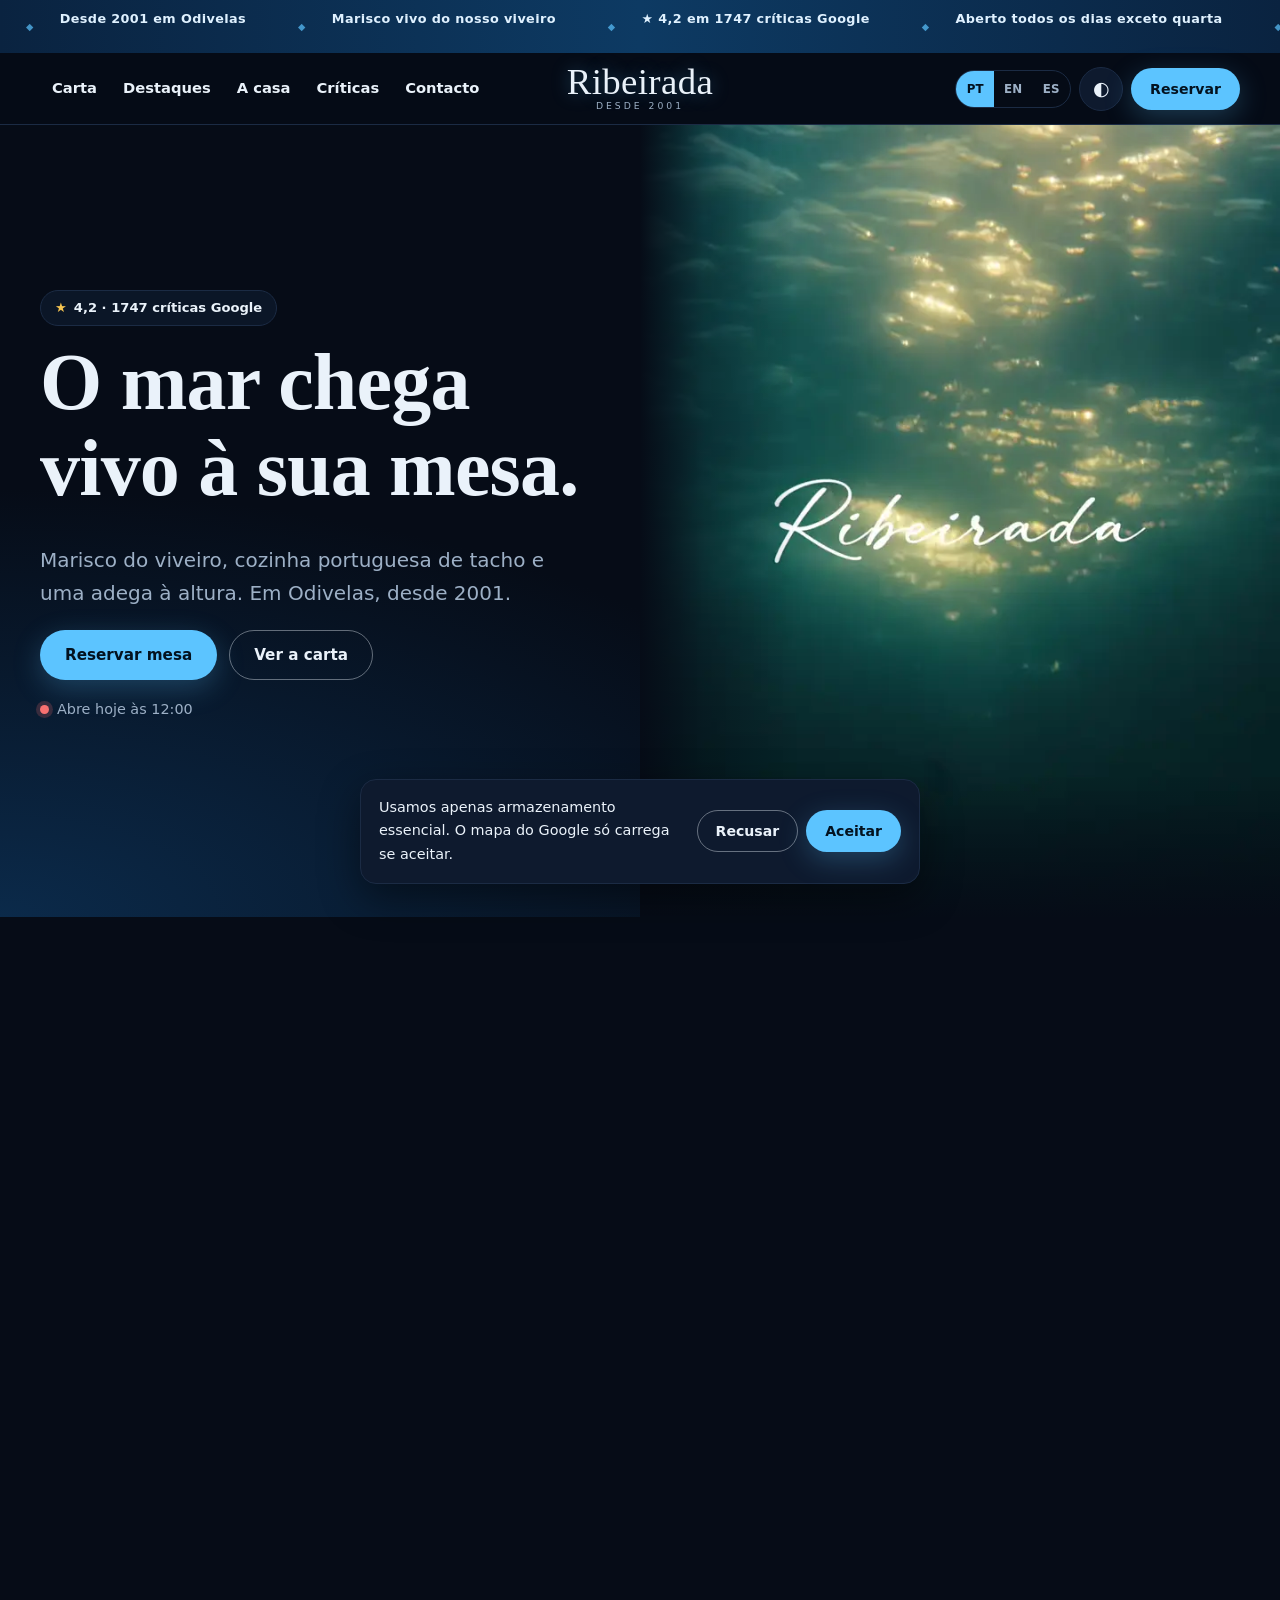
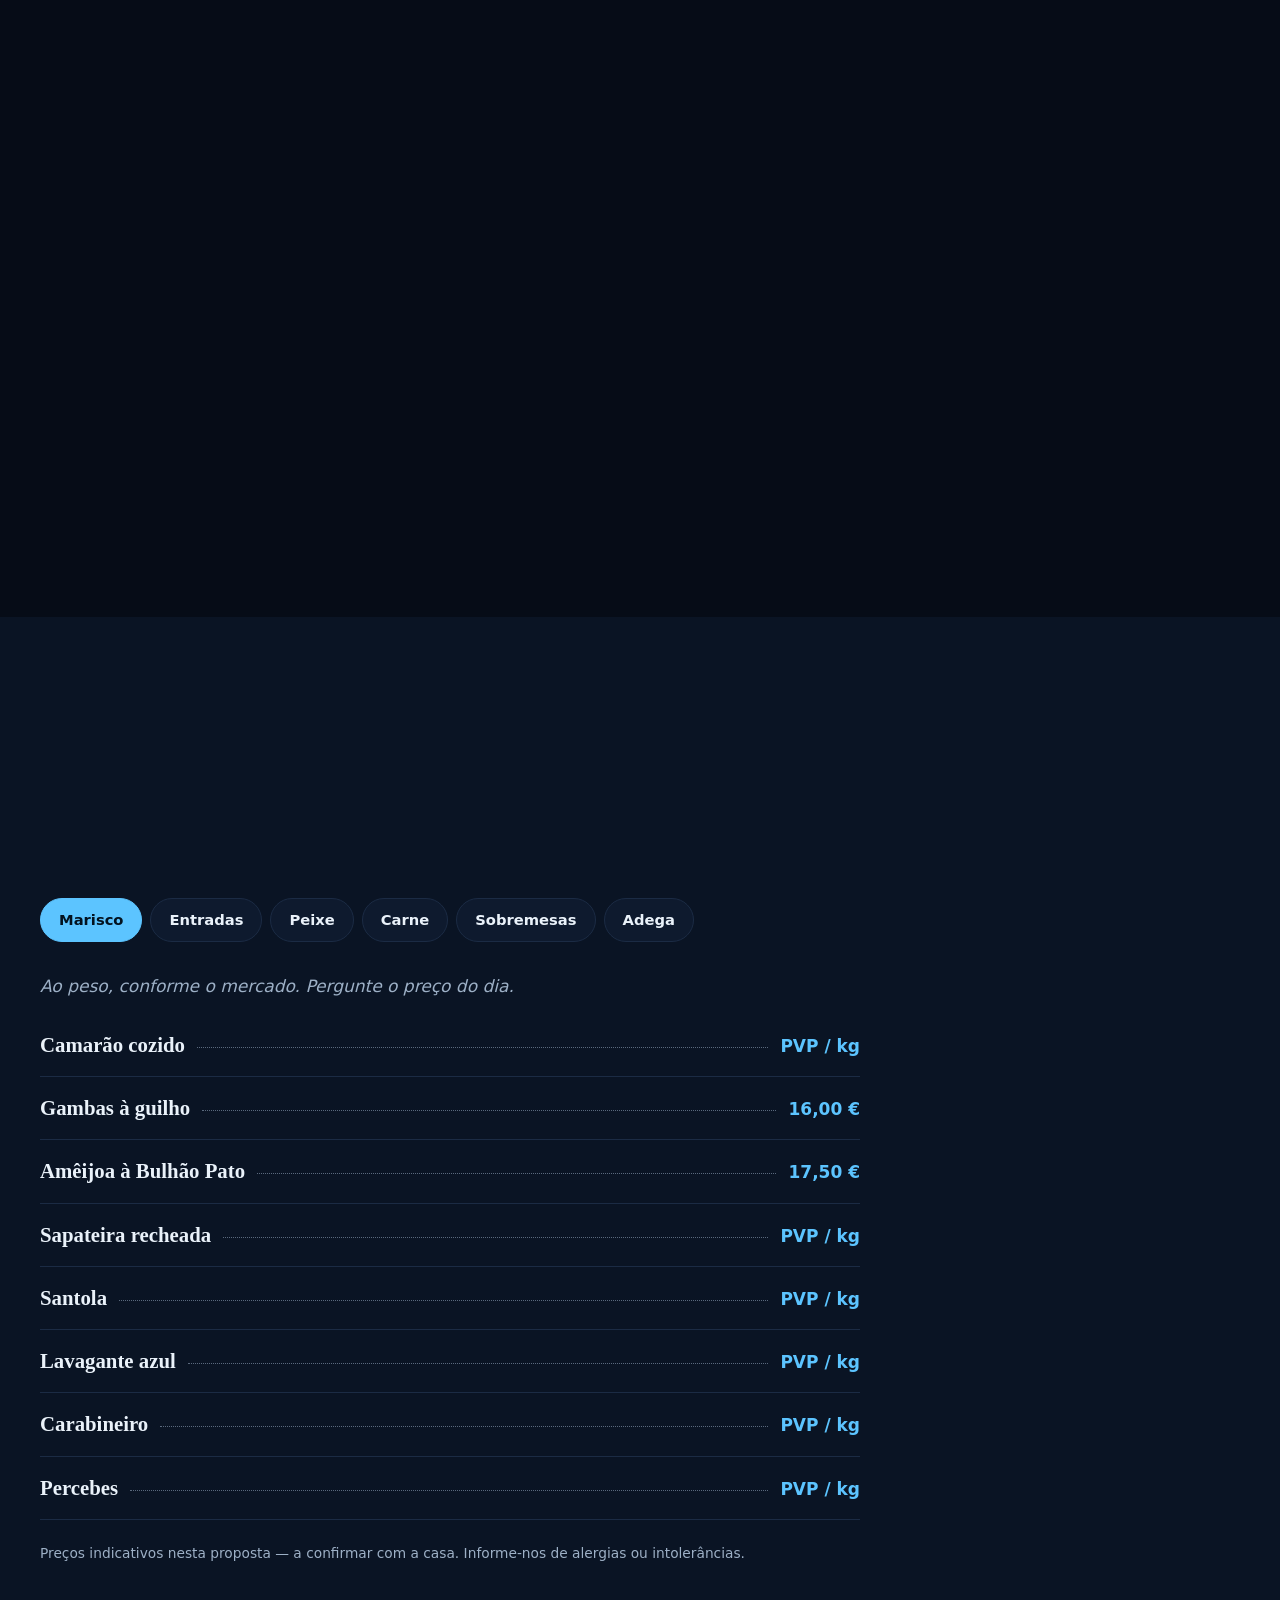
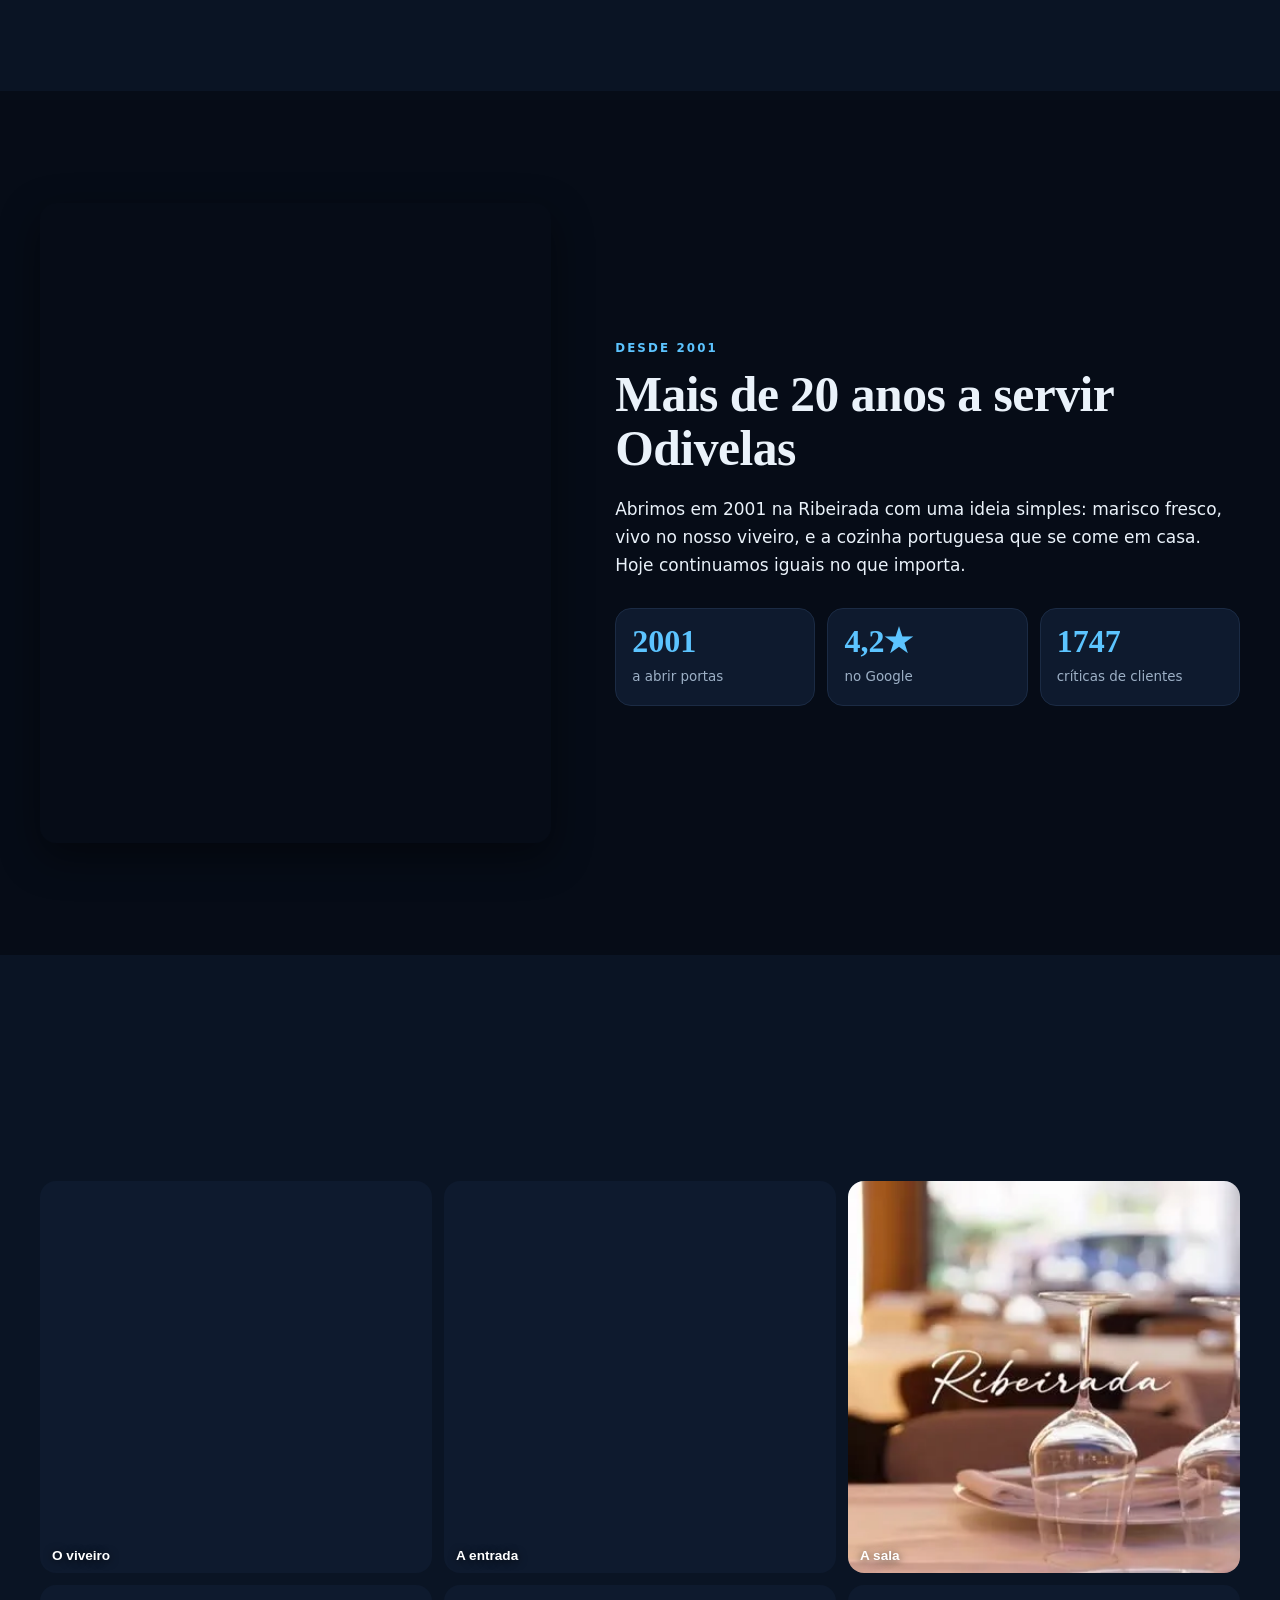
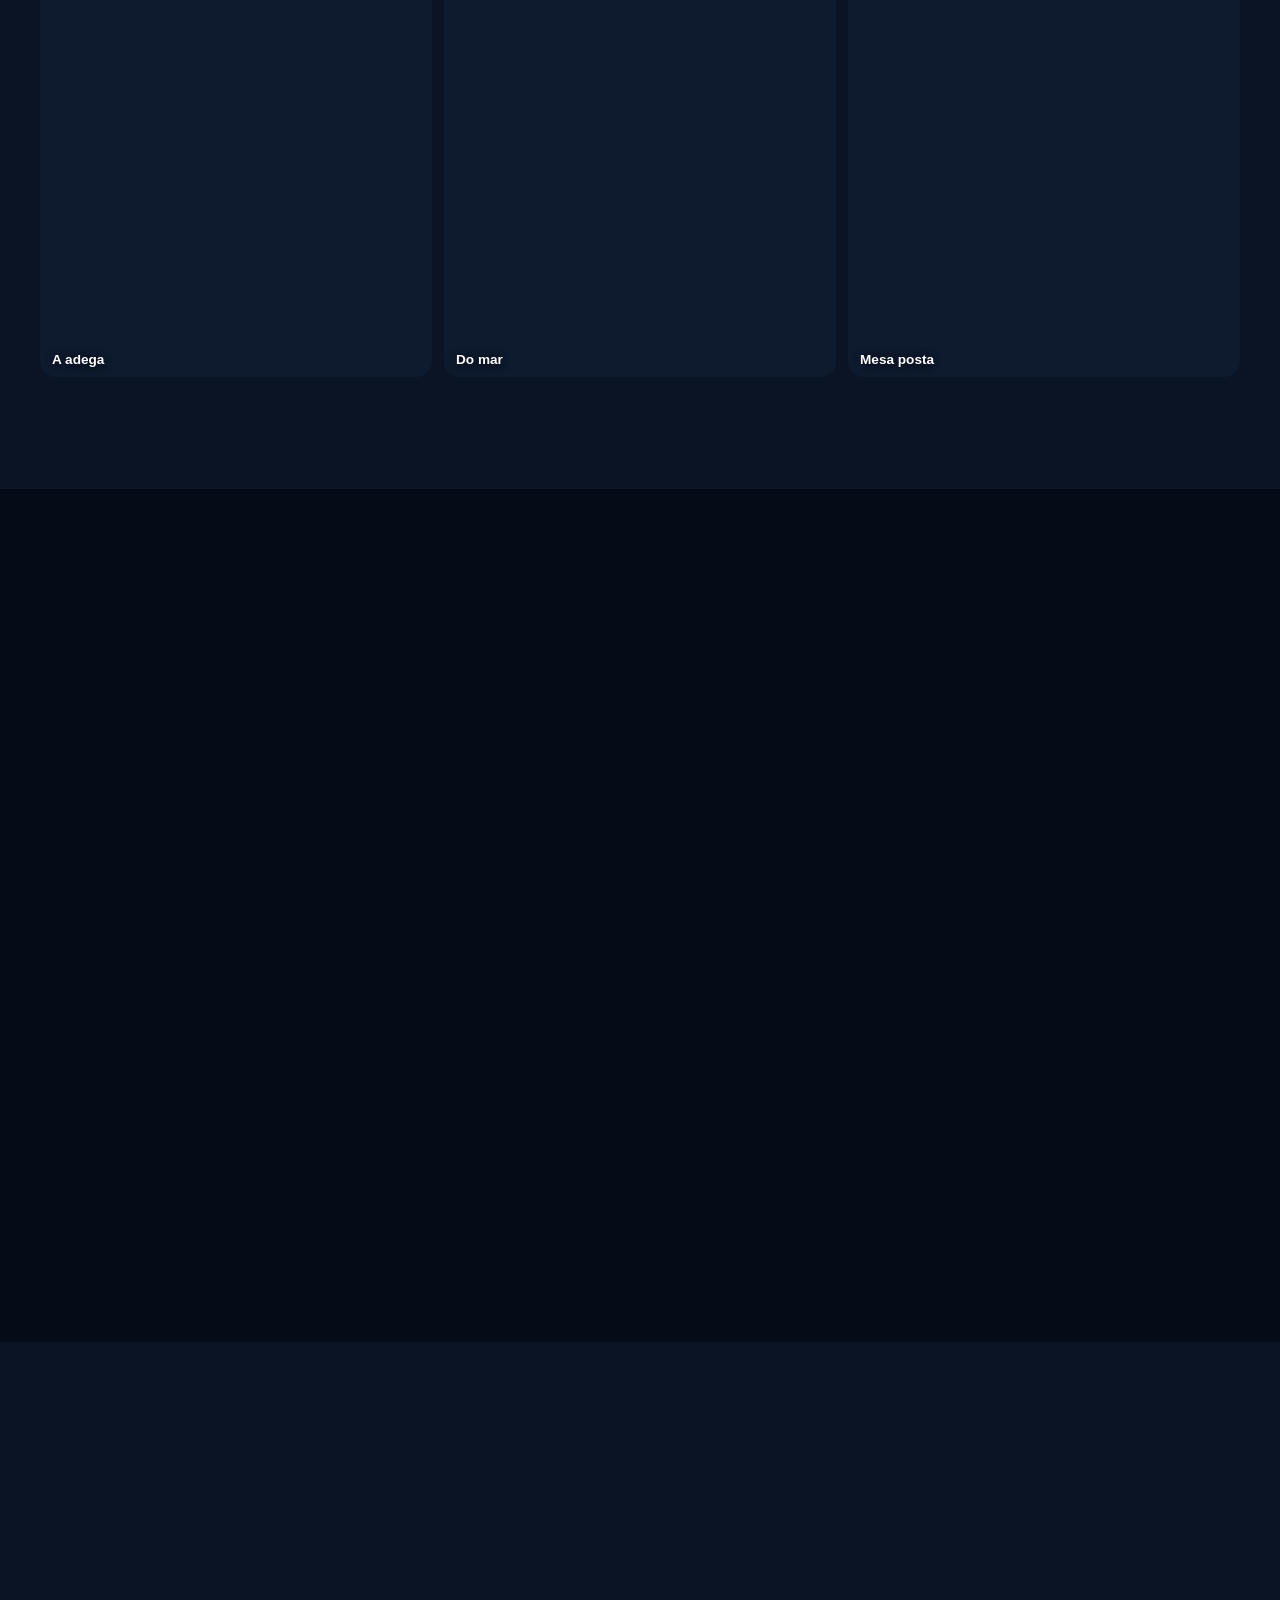
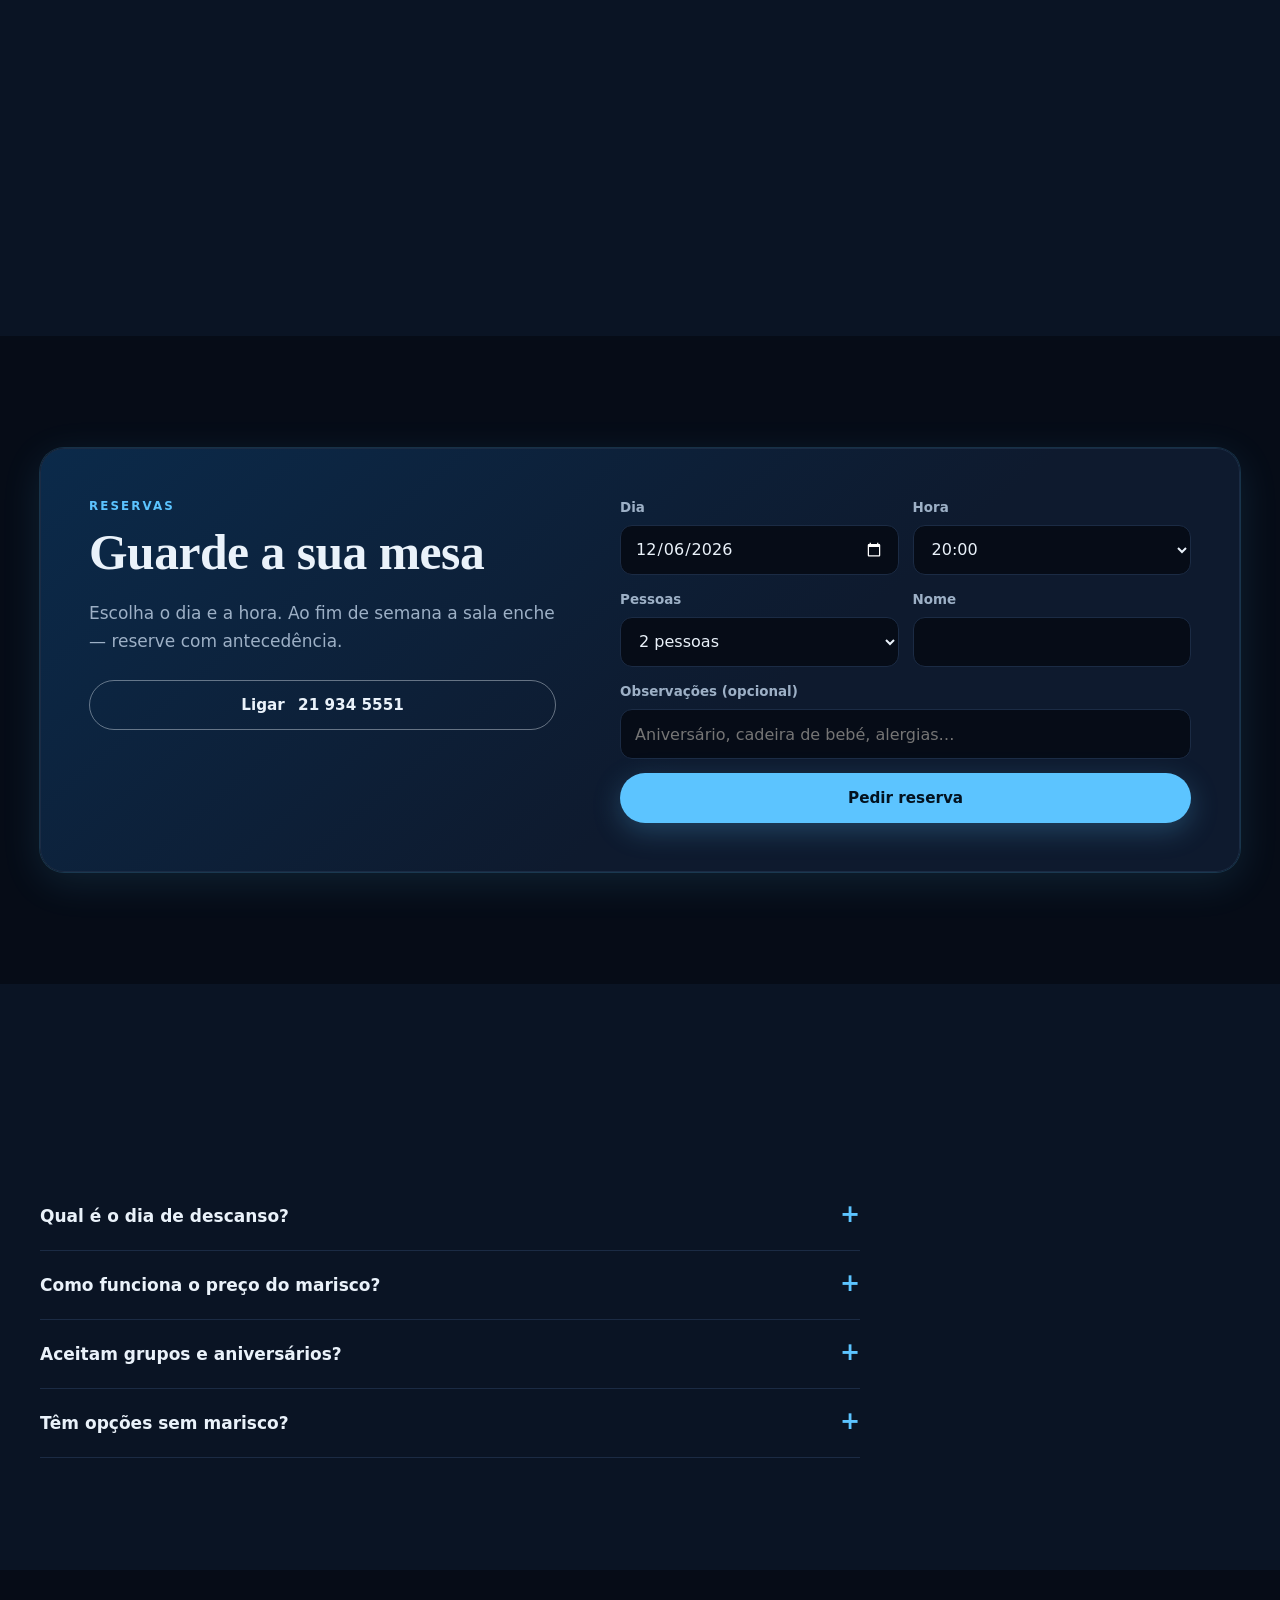
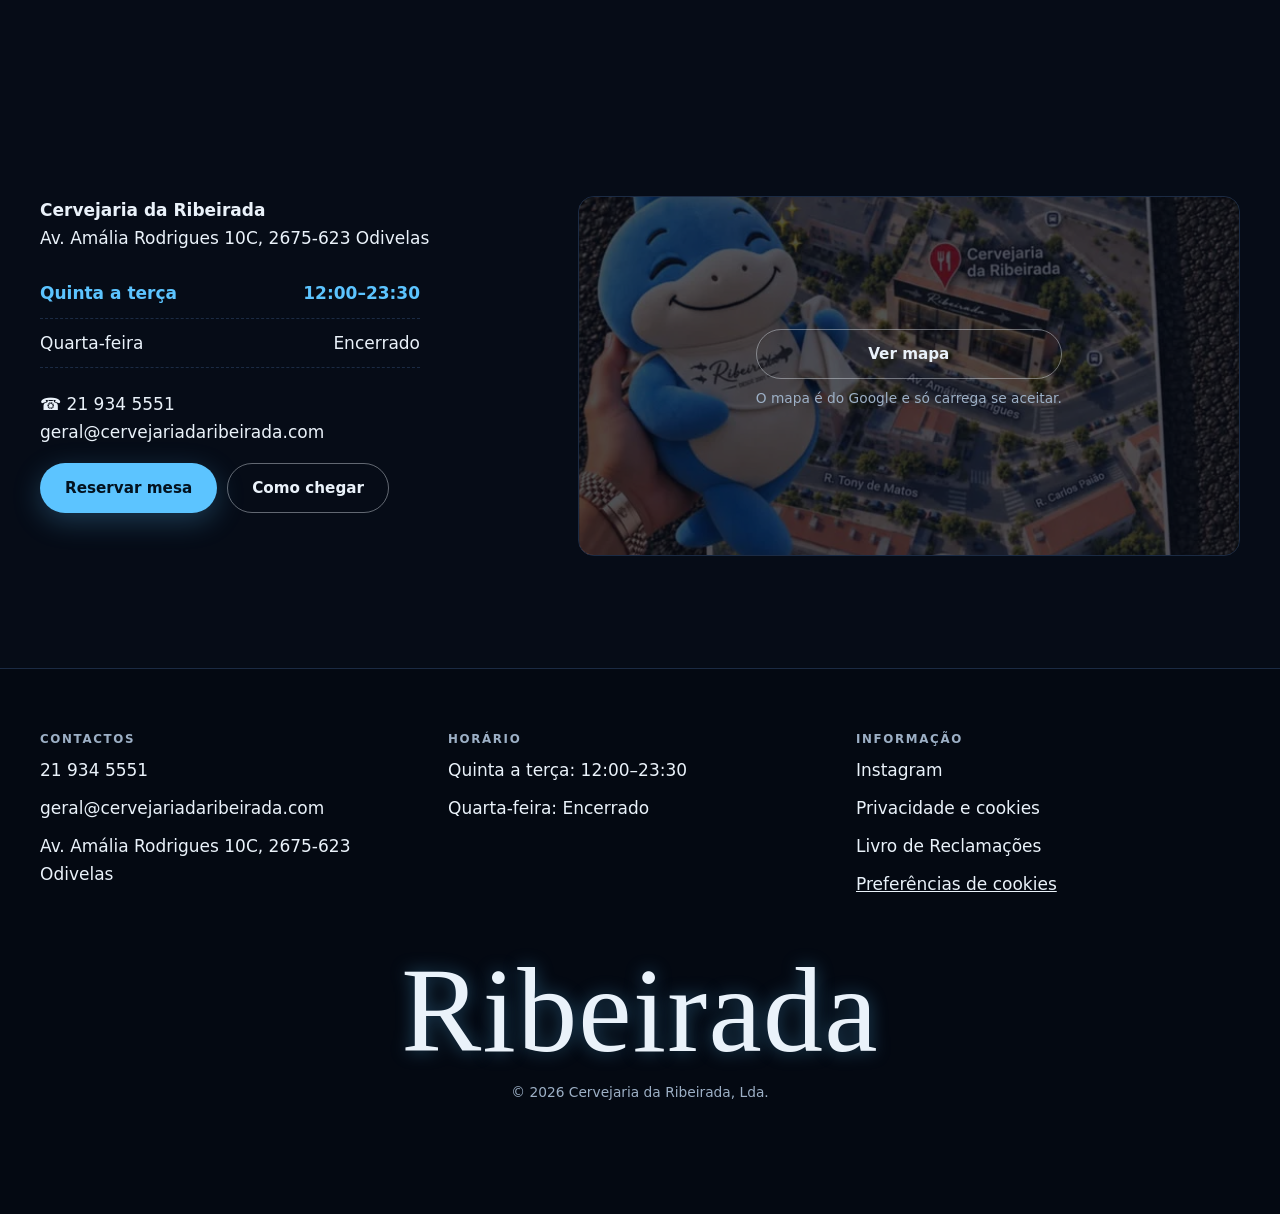
==== commit c160f7f3: "v1.1: vídeo de entrada no topo (nome a mergulhar no mar) Co-Authored-By: Claude Opus 5.5 <noreply@an" ====
--- a/index.html
+++ b/index.html
@@ -9,14 +9,14 @@
 <meta name="description" content="Marisco vivo do viveiro, cozinha portuguesa e adega em Odivelas desde 2001. 4,2★ em 1747 críticas Google. Reservas: 21 934 5551.">
 <meta name="theme-color" content="#060c17">
 <meta name="robots" content="index,follow">
-<link rel="canonical" href="https://cervejariadaribeirada.pages.dev/">
+<link rel="canonical" href="https://francobrito2010-png.github.io/cervejaria-ribeirada-demo/">
 <meta property="og:type" content="restaurant">
 <meta property="og:locale" content="pt_PT">
 <meta property="og:site_name" content="Cervejaria da Ribeirada">
 <meta property="og:title" content="Cervejaria da Ribeirada — o mar chega vivo à sua mesa">
 <meta property="og:description" content="Marisco do viveiro e cozinha portuguesa em Odivelas, desde 2001. Veja a carta e reserve.">
-<meta property="og:url" content="https://cervejariadaribeirada.pages.dev/">
-<meta property="og:image" content="https://cervejariadaribeirada.pages.dev/img/og.jpg">
+<meta property="og:url" content="https://francobrito2010-png.github.io/cervejaria-ribeirada-demo/">
+<meta property="og:image" content="https://francobrito2010-png.github.io/cervejaria-ribeirada-demo/img/og.jpg">
 <meta property="og:image:width" content="1200">
 <meta property="og:image:height" content="630">
 <meta name="twitter:card" content="summary_large_image">
@@ -25,9 +25,9 @@
 <link rel="preconnect" href="https://fonts.gstatic.com" crossorigin>
 <link rel="stylesheet" href="https://fonts.googleapis.com/css2?family=Allura&family=Cormorant+Garamond:ital,wght@0,500;0,600;1,500&family=Manrope:wght@400;500;600;700&display=swap">
 <link rel="stylesheet" href="css/styles.css">
-<link rel="preload" as="image" href="img/hero.webp" fetchpriority="high">
+<link rel="preload" as="image" href="img/hero-poster.webp" fetchpriority="high">
 <script type="application/ld+json">
-{"@context":"https://schema.org","@type":"Restaurant","name":"Cervejaria da Ribeirada","url":"https://cervejariadaribeirada.pages.dev/","image":"https://cervejariadaribeirada.pages.dev/img/og.jpg","telephone":"+351219345551","email":"geral@cervejariadaribeirada.com","servesCuisine":["Marisco","Portuguesa"],"priceRange":"€€","acceptsReservations":"True","foundingDate":"2001","address":{"@type":"PostalAddress","streetAddress":"Av. Amália Rodrigues 10C","postalCode":"2675-623","addressLocality":"Odivelas","addressCountry":"PT"},"geo":{"@type":"GeoCoordinates","latitude":38.7970342,"longitude":-9.1808891},"openingHoursSpecification":[{"@type":"OpeningHoursSpecification","dayOfWeek":["Monday","Tuesday","Thursday","Friday","Saturday","Sunday"],"opens":"12:00","closes":"23:30"}],"aggregateRating":{"@type":"AggregateRating","ratingValue":"4.2","reviewCount":"1747"},"sameAs":["https://www.instagram.com/cervejariadaribeirada/"]}
+{"@context":"https://schema.org","@type":"Restaurant","name":"Cervejaria da Ribeirada","url":"https://francobrito2010-png.github.io/cervejaria-ribeirada-demo/","image":"https://francobrito2010-png.github.io/cervejaria-ribeirada-demo/img/og.jpg","telephone":"+351219345551","email":"geral@cervejariadaribeirada.com","servesCuisine":["Marisco","Portuguesa"],"priceRange":"€€","acceptsReservations":"True","foundingDate":"2001","address":{"@type":"PostalAddress","streetAddress":"Av. Amália Rodrigues 10C","postalCode":"2675-623","addressLocality":"Odivelas","addressCountry":"PT"},"geo":{"@type":"GeoCoordinates","latitude":38.7970342,"longitude":-9.1808891},"openingHoursSpecification":[{"@type":"OpeningHoursSpecification","dayOfWeek":["Monday","Tuesday","Thursday","Friday","Saturday","Sunday"],"opens":"12:00","closes":"23:30"}],"aggregateRating":{"@type":"AggregateRating","ratingValue":"4.2","reviewCount":"1747"},"sameAs":["https://www.instagram.com/cervejariadaribeirada/"]}
 </script>
 </head>
 <body>
@@ -60,7 +60,7 @@
 
 <main id="main">
   <section class="hero" id="top">
-    <div class="hero__media"><img src="img/hero.webp" alt="O viveiro de marisco vivo da Cervejaria da Ribeirada" width="1080" height="1920" fetchpriority="high" decoding="async"></div>
+    <div class="hero__media"><video id="heroVideo" src="img/hero.mp4" poster="img/hero-poster.webp" autoplay muted loop playsinline preload="auto" width="720" height="1280" aria-label="O nome Ribeirada mergulha no mar, seguido da sala, do marisco e da adega"></video></div>
     <div class="hero__text">
       <p class="eyebrow"><span class="stars" aria-hidden="true">★</span> <span id="heroRating">4,2 · 1747 críticas Google</span></p>
       <h1 id="heroTitulo">O mar chega vivo à sua mesa.</h1>
--- a/css/styles.css
+++ b/css/styles.css
@@ -98,12 +98,11 @@
 .lang--drawer button { flex: 1; min-height: 46px; font-size: .85rem; }
 
 /* ================= HERO ================= */
-.hero { position: relative; min-height: min(88vh, 820px); display: grid; grid-template-columns: 1.1fr .9fr; align-items: center; isolation: isolate; overflow: hidden; background: radial-gradient(120% 90% at 0% 100%, #0b2a4a 0%, var(--bg) 60%); }
+.hero { position: relative; min-height: min(88vh, 820px); display: grid; grid-template-columns: 1fr 1fr; align-items: center; isolation: isolate; overflow: hidden; background: radial-gradient(120% 90% at 0% 100%, #0b2a4a 0%, var(--bg) 60%); }
 :root[data-theme="light"] .hero { background: radial-gradient(120% 90% at 0% 100%, #dcebf8 0%, var(--bg) 60%); }
 .hero__media { grid-column: 2; grid-row: 1; align-self: stretch; position: relative; }
-.hero__media img { position: absolute; inset: 0; width: 100%; height: 100%; object-fit: cover; object-position: 60% 55%; animation: kb 22s ease-in-out infinite alternate; }
-.hero__media::before { content: ""; position: absolute; inset: 0; z-index: 1; background: linear-gradient(90deg, var(--bg) 0%, color-mix(in srgb, var(--bg) 60%, transparent) 22%, transparent 55%), linear-gradient(0deg, var(--bg) 0%, transparent 25%); }
-@keyframes kb { from { transform: scale(1.02); } to { transform: scale(1.12) translate(-2%, -1%); } }
+.hero__media video { position: absolute; inset: 0; width: 100%; height: 100%; object-fit: cover; object-position: 50% 50%; background: #031018; }
+.hero__media::before { content: ""; position: absolute; inset: 0 0 -2px 0; z-index: 1; background: linear-gradient(90deg, var(--bg) 0%, color-mix(in srgb, var(--bg) 40%, transparent) 10%, transparent 24%), linear-gradient(0deg, var(--bg) 0%, transparent 18%); }
 .hero__text { grid-column: 1; grid-row: 1; position: relative; z-index: 2; padding: 48px 24px 64px max(16px, calc((100vw - var(--max)) / 2)); max-width: 680px; box-sizing: content-box; }
 .hero__lead { font-size: clamp(1.05rem, 1.6vw, 1.25rem); max-width: 520px; color: var(--muted); }
 .eyebrow { display: inline-flex; gap: 6px; align-items: center; padding: 6px 14px; border-radius: 999px; border: 1px solid var(--line); background: color-mix(in srgb, var(--card) 70%, transparent); font-size: .82rem; font-weight: 600; }
@@ -273,7 +272,7 @@
 @media (max-width: 760px) {
   .hero { grid-template-columns: 1fr; grid-template-rows: auto auto; min-height: 0; align-items: start; }
   .hero__media { grid-column: 1; grid-row: 1; height: 50svh; min-height: 300px; }
-  .hero__media img { object-position: 50% 80%; }
+  .hero__media video { object-position: 50% 52%; }
   .hero__media::before { background: linear-gradient(0deg, var(--bg) 6%, transparent 45%); }
   .hero__text { grid-row: 2; padding: 0 16px 40px; margin-top: -56px; }
   .hero__ctas .btn { flex: 1 1 100%; }
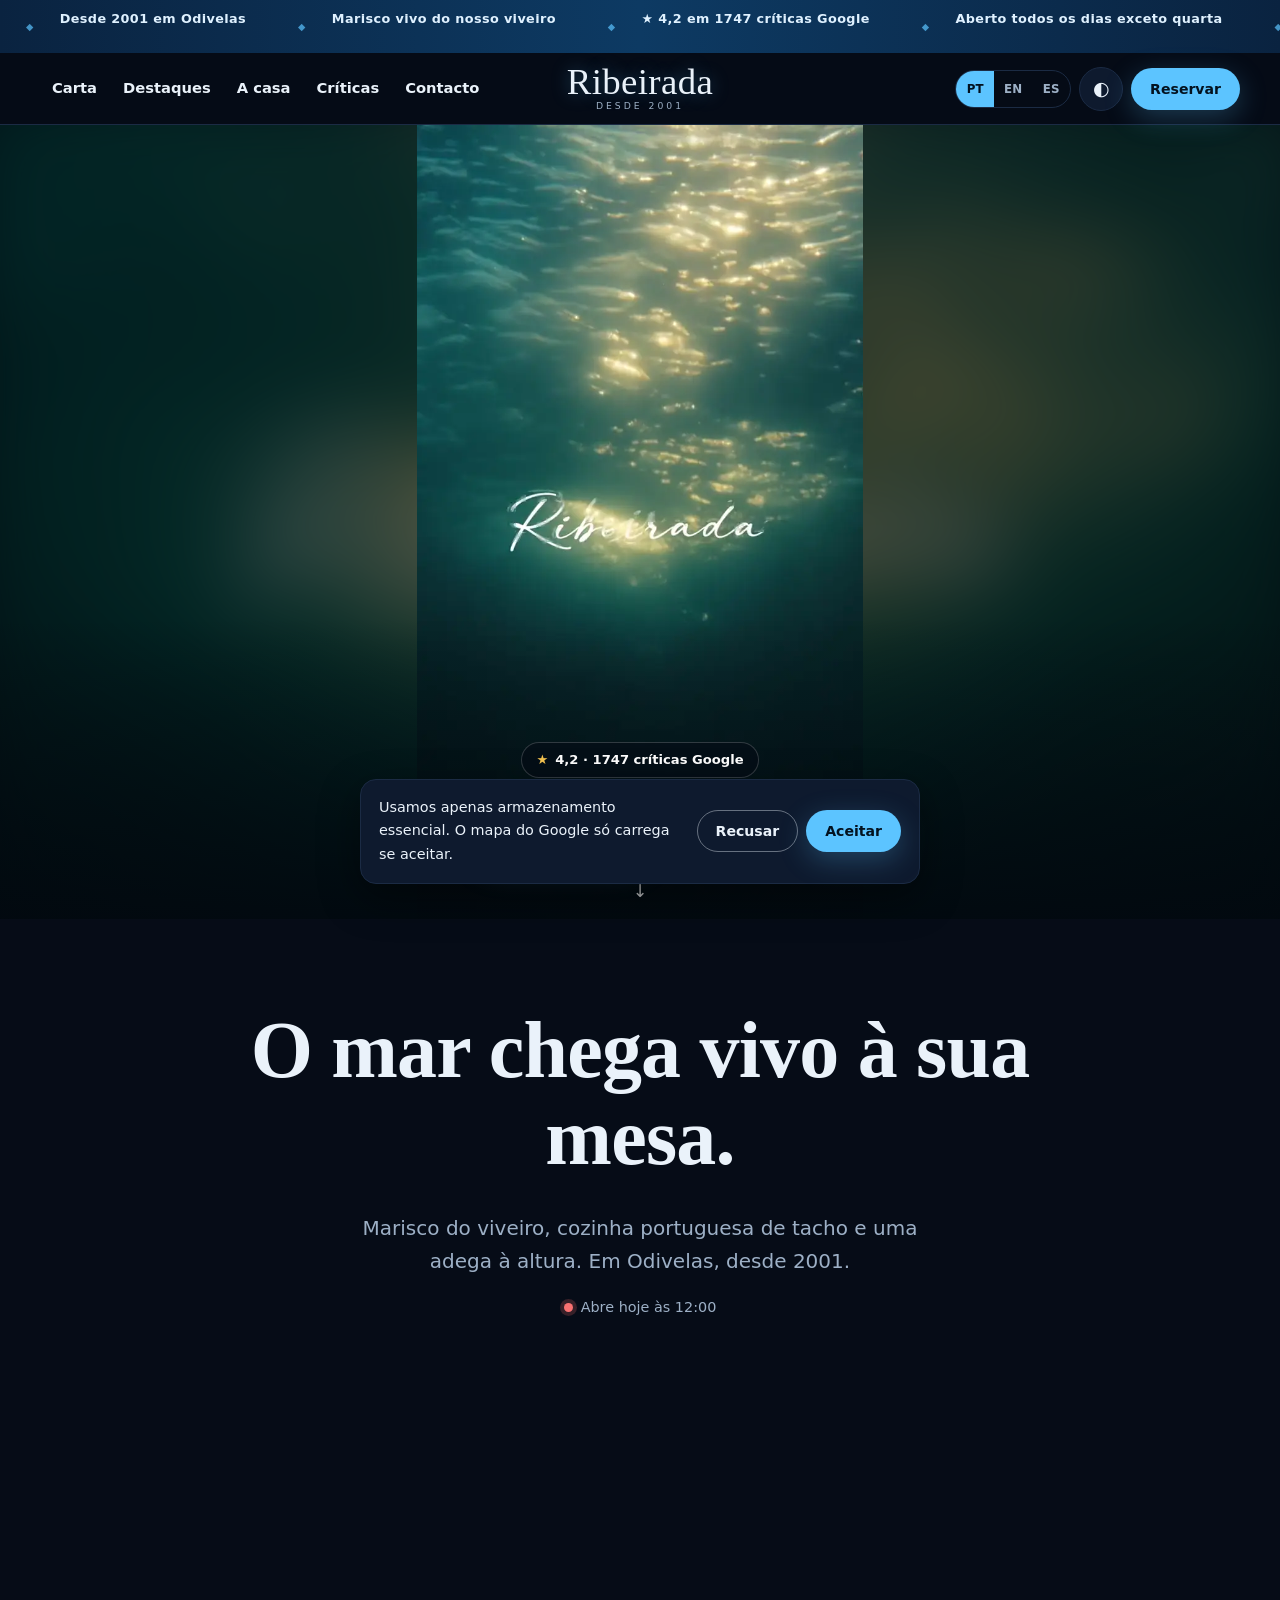
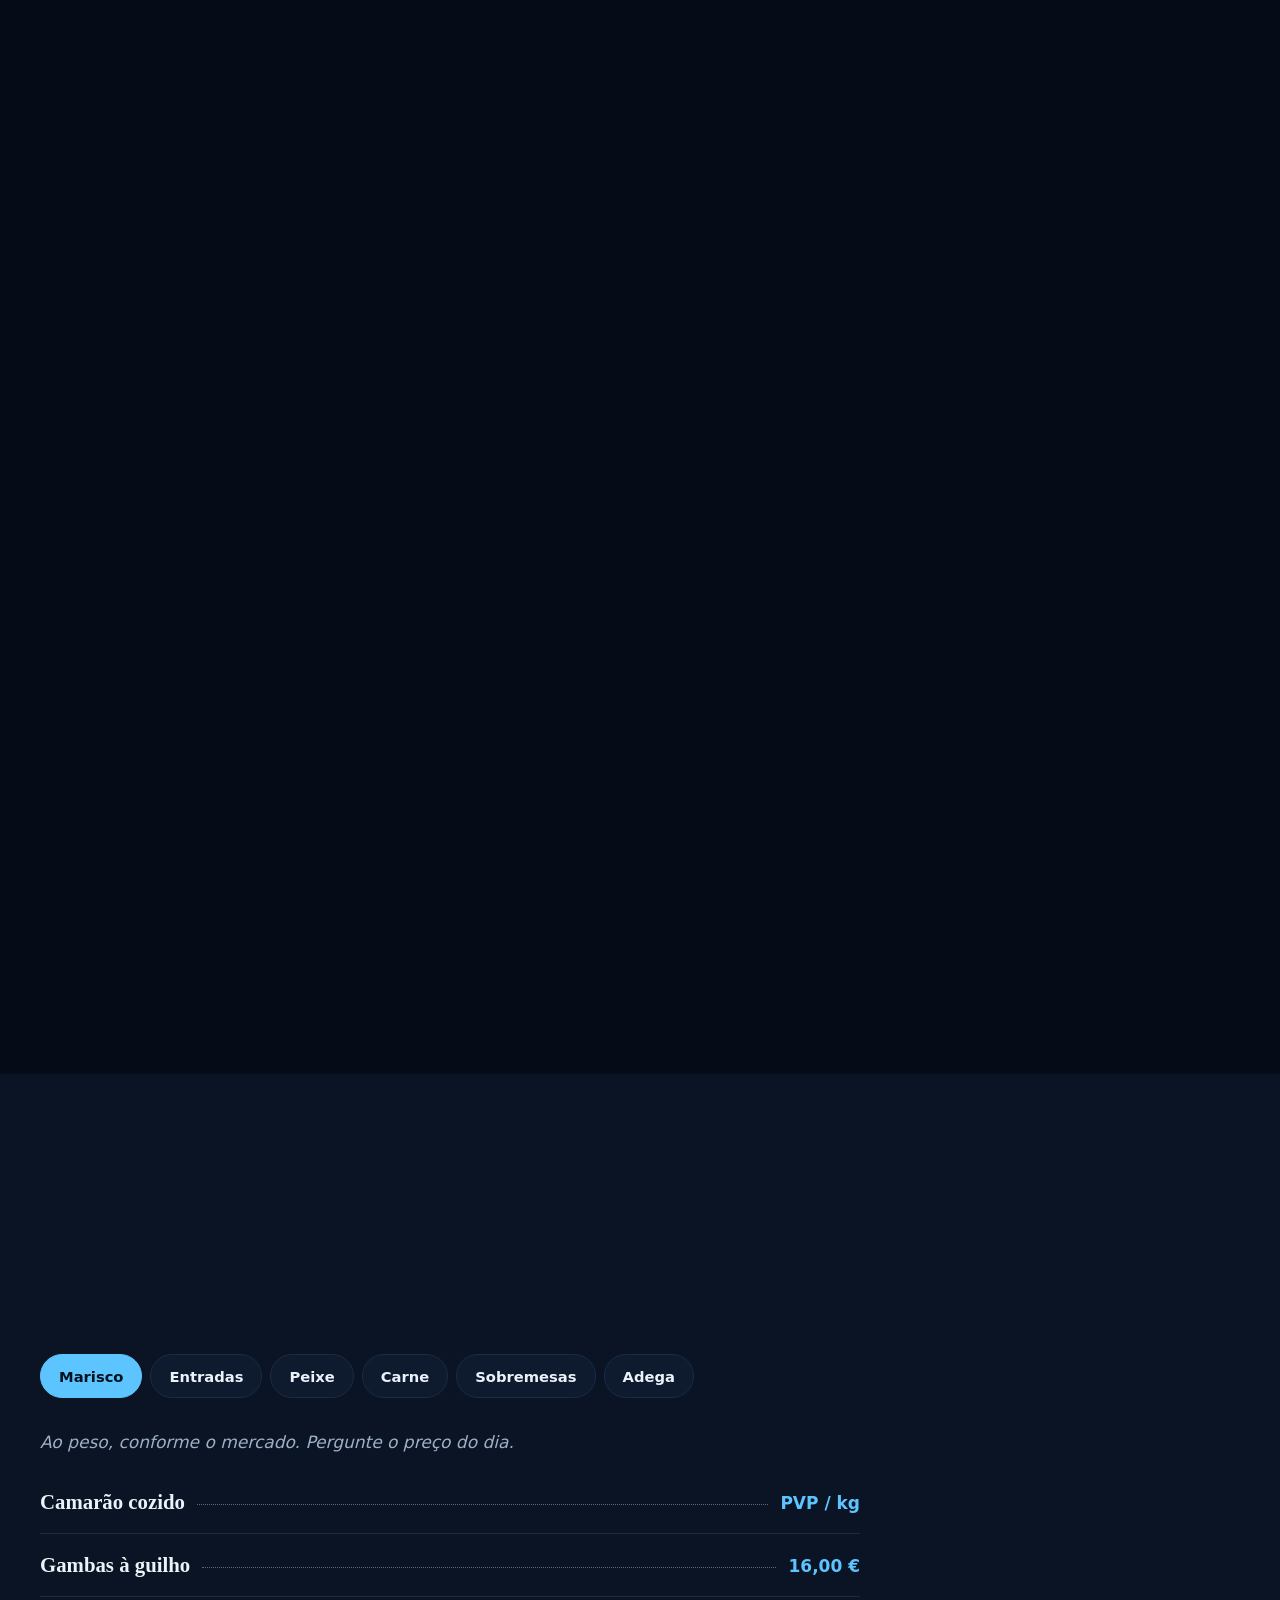
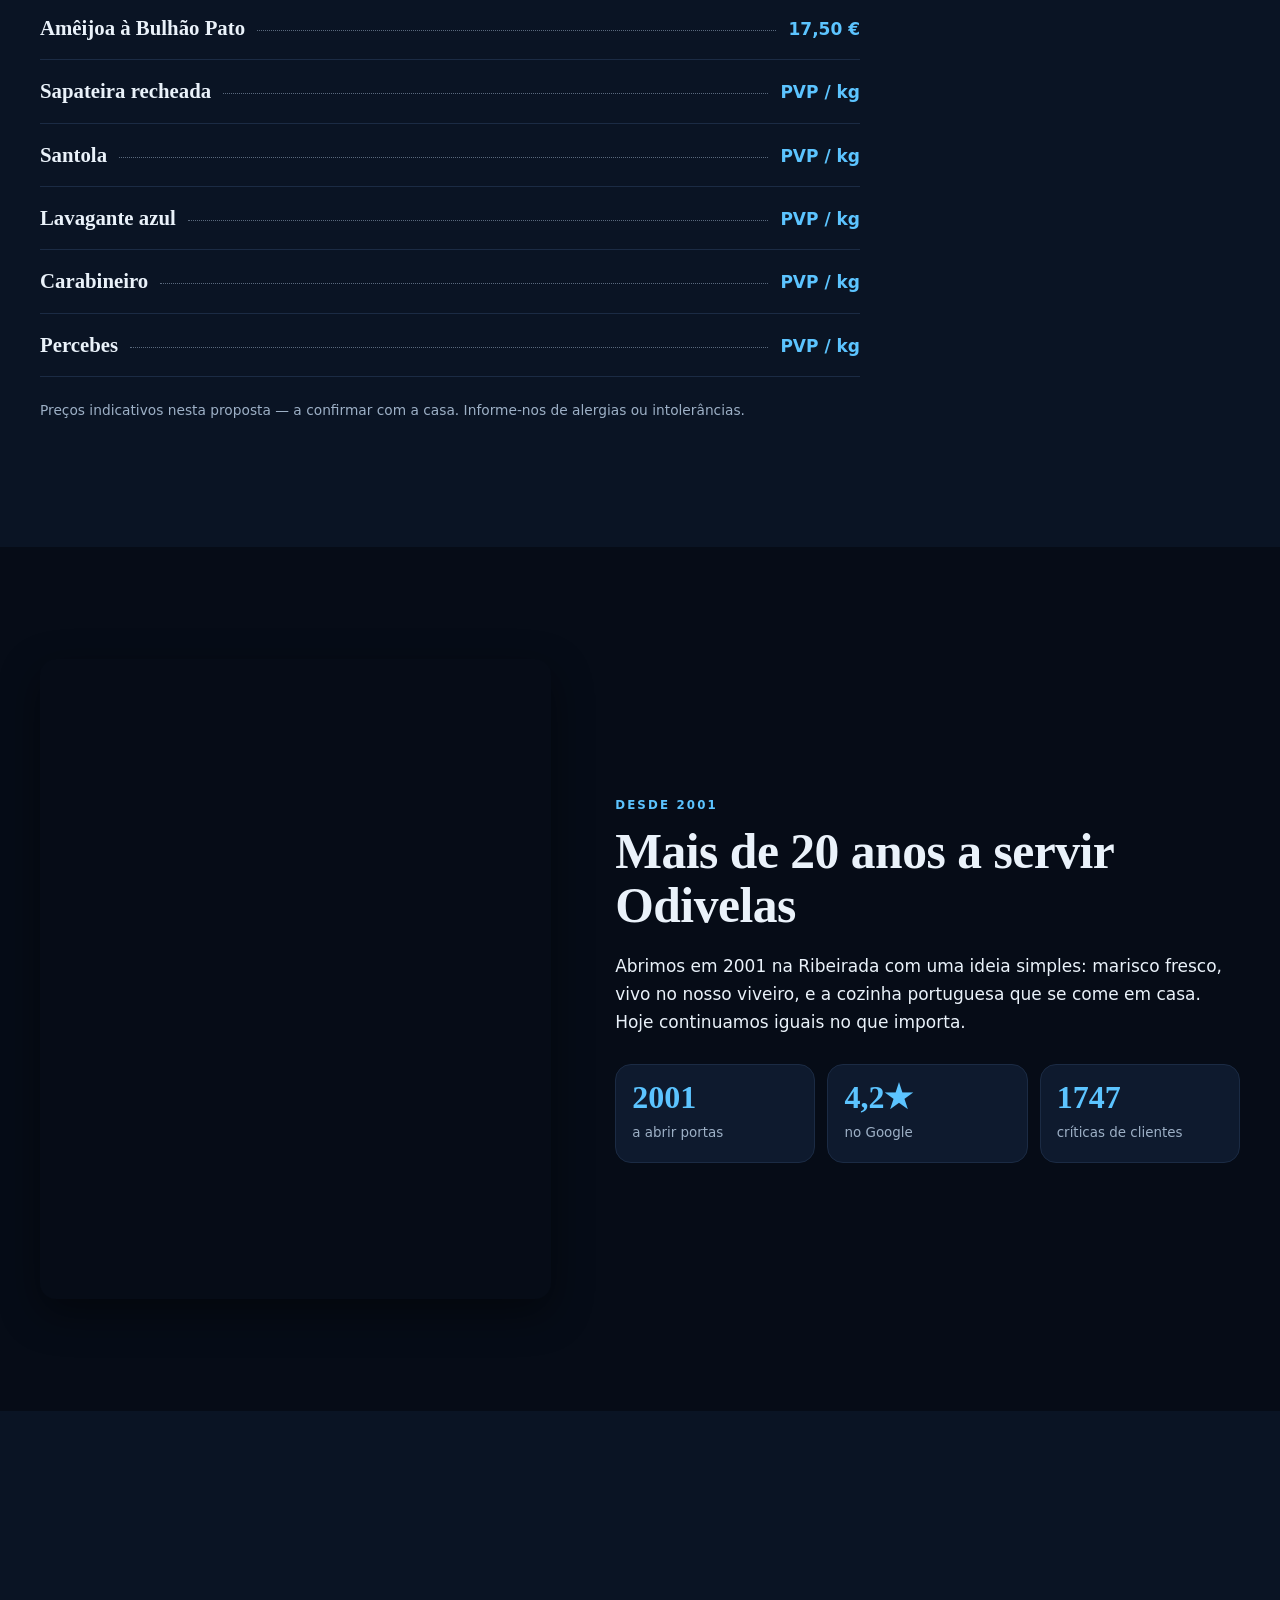
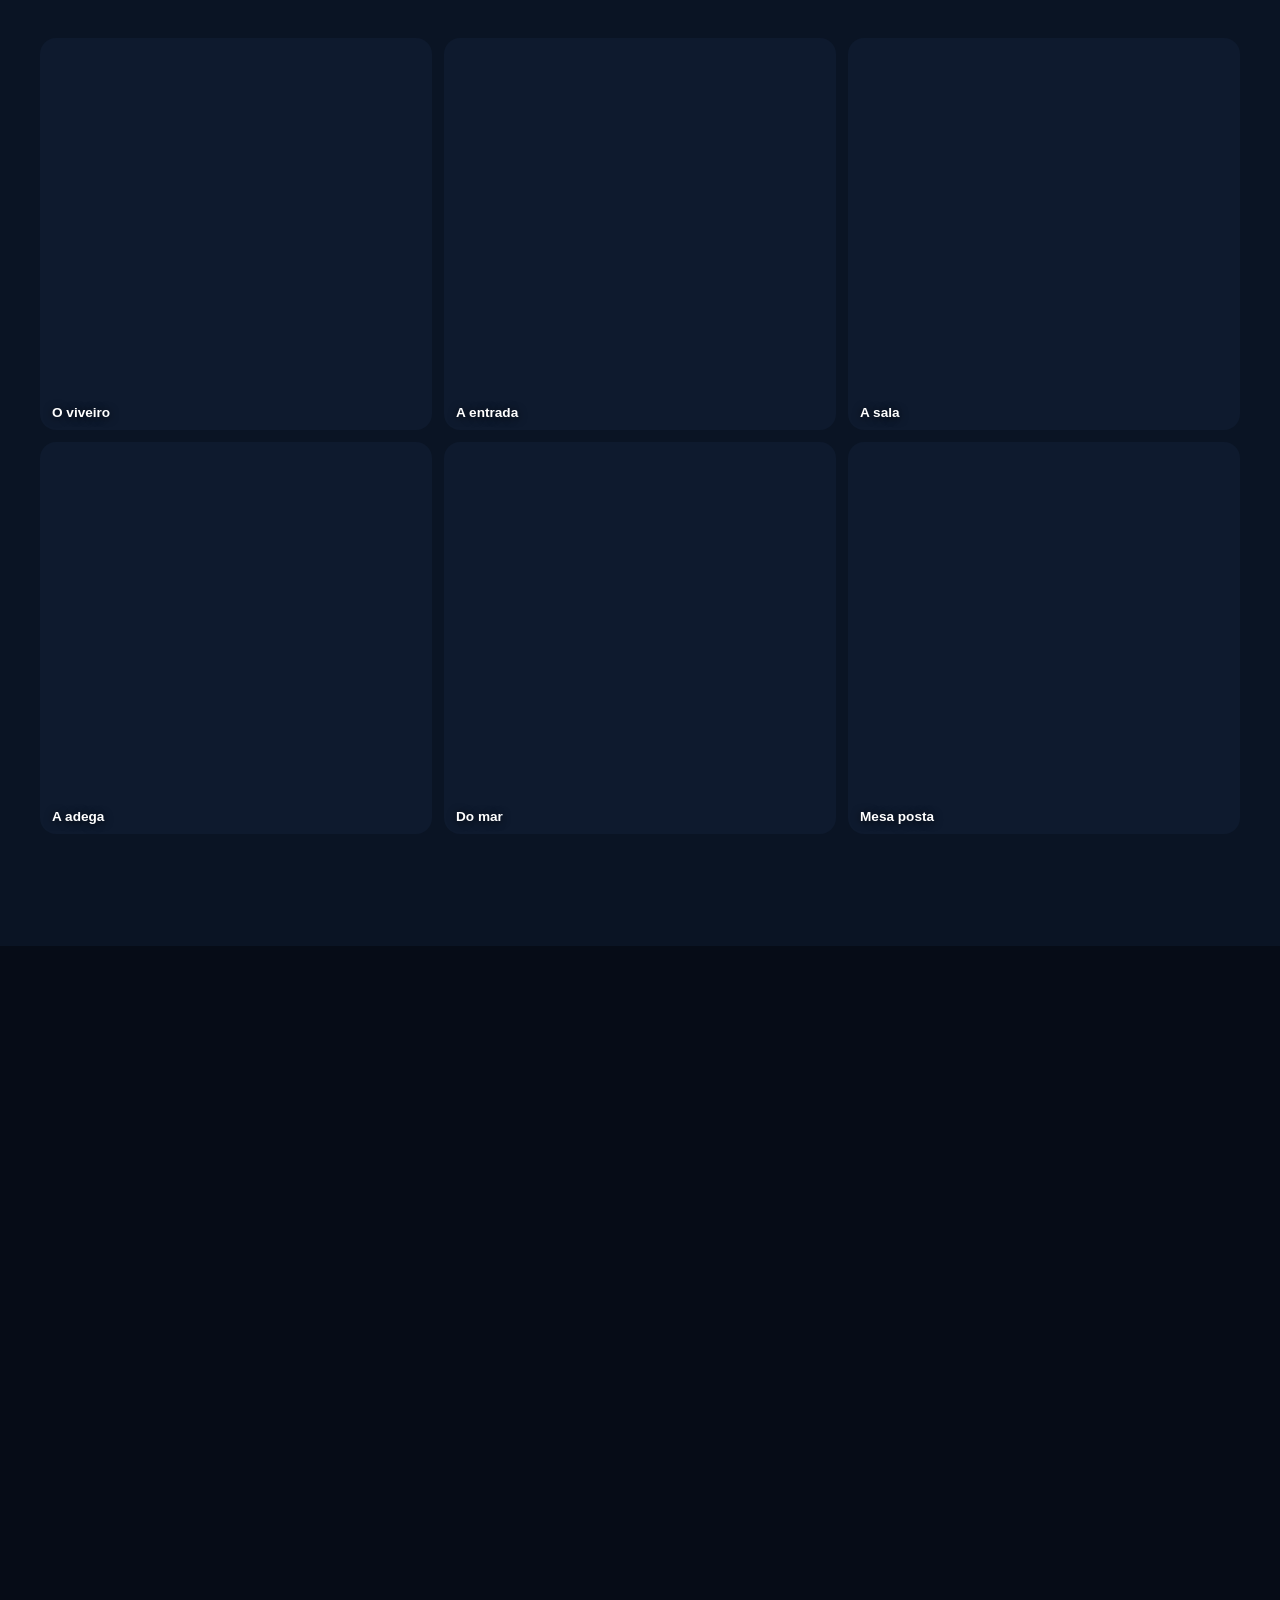
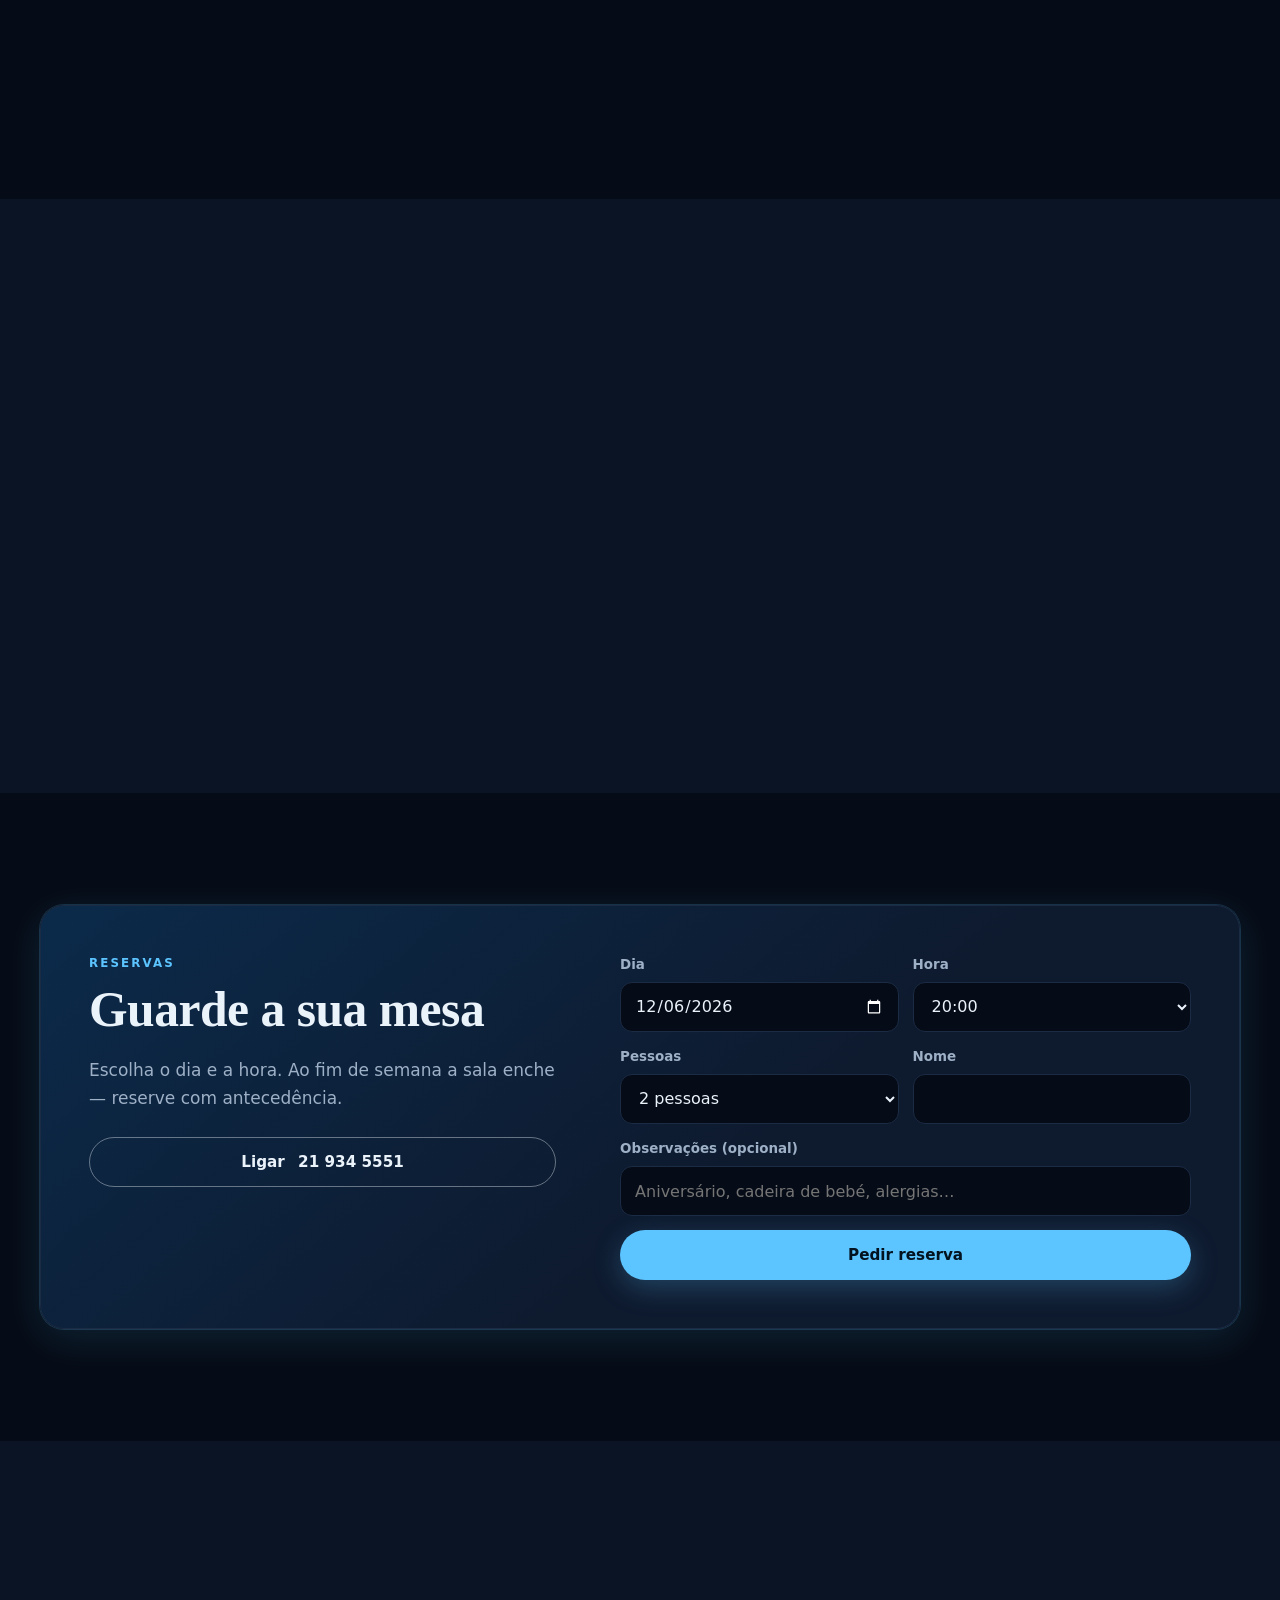
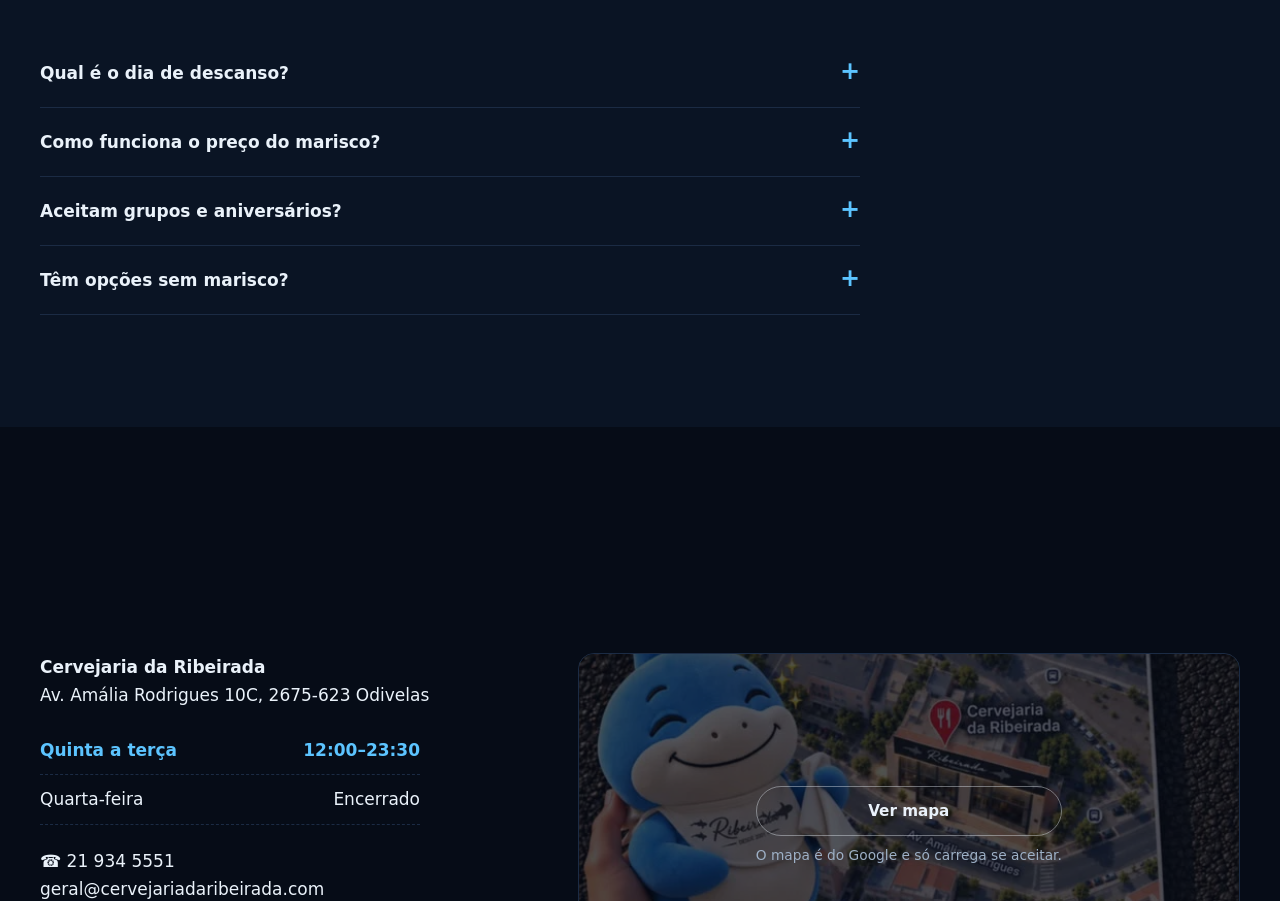
==== commit 7ddbf05d: "v1.2: vídeo do topo em plano completo, centrado e a meia velocidade Co-Authored-By: Claude Opus 5.5 " ====
--- a/index.html
+++ b/index.html
@@ -24,7 +24,7 @@
 <link rel="preconnect" href="https://fonts.googleapis.com">
 <link rel="preconnect" href="https://fonts.gstatic.com" crossorigin>
 <link rel="stylesheet" href="https://fonts.googleapis.com/css2?family=Allura&family=Cormorant+Garamond:ital,wght@0,500;0,600;1,500&family=Manrope:wght@400;500;600;700&display=swap">
-<link rel="stylesheet" href="css/styles.css">
+<link rel="stylesheet" href="css/styles.css?v=1.2">
 <link rel="preload" as="image" href="img/hero-poster.webp" fetchpriority="high">
 <script type="application/ld+json">
 {"@context":"https://schema.org","@type":"Restaurant","name":"Cervejaria da Ribeirada","url":"https://francobrito2010-png.github.io/cervejaria-ribeirada-demo/","image":"https://francobrito2010-png.github.io/cervejaria-ribeirada-demo/img/og.jpg","telephone":"+351219345551","email":"geral@cervejariadaribeirada.com","servesCuisine":["Marisco","Portuguesa"],"priceRange":"€€","acceptsReservations":"True","foundingDate":"2001","address":{"@type":"PostalAddress","streetAddress":"Av. Amália Rodrigues 10C","postalCode":"2675-623","addressLocality":"Odivelas","addressCountry":"PT"},"geo":{"@type":"GeoCoordinates","latitude":38.7970342,"longitude":-9.1808891},"openingHoursSpecification":[{"@type":"OpeningHoursSpecification","dayOfWeek":["Monday","Tuesday","Thursday","Friday","Saturday","Sunday"],"opens":"12:00","closes":"23:30"}],"aggregateRating":{"@type":"AggregateRating","ratingValue":"4.2","reviewCount":"1747"},"sameAs":["https://www.instagram.com/cervejariadaribeirada/"]}
@@ -59,15 +59,20 @@
 </aside>
 
 <main id="main">
-  <section class="hero" id="top">
-    <div class="hero__media"><video id="heroVideo" src="img/hero.mp4" poster="img/hero-poster.webp" autoplay muted loop playsinline preload="auto" width="720" height="1280" aria-label="O nome Ribeirada mergulha no mar, seguido da sala, do marisco e da adega"></video></div>
-    <div class="hero__text">
+  <section class="hero" id="top" aria-label="Cervejaria da Ribeirada">
+    <div class="hero__bg" aria-hidden="true"></div>
+    <video class="hero__video" id="heroVideo" src="img/hero.mp4?v=1.2" poster="img/hero-poster.webp" autoplay muted loop playsinline preload="auto" width="720" height="1280" aria-label="O nome Ribeirada mergulha no mar, seguido da sala, do marisco e da adega"></video>
+    <div class="hero__over">
       <p class="eyebrow"><span class="stars" aria-hidden="true">★</span> <span id="heroRating">4,2 · 1747 críticas Google</span></p>
-      <h1 id="heroTitulo">O mar chega vivo à sua mesa.</h1>
-      <p id="heroTexto" class="hero__lead">Marisco do viveiro, cozinha portuguesa de tacho e uma adega à altura. Em Odivelas, desde 2001.</p>
-      <div class="hero__ctas"><a class="btn btn--accent" href="#reservas" data-i18n="bookTable">Reservar mesa</a><a class="btn btn--ghost" href="#carta" data-i18n="seeMenu">Ver a carta</a></div>
-      <p class="hero__open" id="openNow"></p>
+      <div class="hero__ctas"><a class="btn btn--accent" href="#reservas" data-i18n="bookTable">Reservar mesa</a><a class="btn btn--glass" href="#carta" data-i18n="seeMenu">Ver a carta</a></div>
     </div>
+    <a class="hero__down" href="#intro" aria-label="Descer"><span aria-hidden="true">↓</span></a>
+  </section>
+
+  <section class="intro" id="intro">
+    <h1 id="heroTitulo">O mar chega vivo à sua mesa.</h1>
+    <p id="heroTexto" class="hero__lead">Marisco do viveiro, cozinha portuguesa de tacho e uma adega à altura. Em Odivelas, desde 2001.</p>
+    <p class="hero__open" id="openNow"></p>
   </section>
 
   <section class="sec" id="destaques">
@@ -160,7 +165,7 @@
   <p class="small muted" id="ftrLegal"></p>
 </footer>
 
-<a class="fab" id="fab" href="#reservas"><span aria-hidden="true">☎</span> <span data-i18n="book">Reservar</span></a>
+<a class="fab hide" id="fab" href="#reservas"><span aria-hidden="true">☎</span> <span data-i18n="book">Reservar</span></a>
 
 <dialog class="modal" id="modal" aria-label="Detalhe do prato"><div id="modalBody"></div></dialog>
 <dialog class="modal modal--sm" id="bookDone" aria-label="Pedido de reserva"><div id="bookDoneBody"></div></dialog>
@@ -173,7 +178,7 @@
 
 <noscript><div class="noscript">Cervejaria da Ribeirada · Av. Amália Rodrigues 10C, Odivelas · Reservas: 21 934 5551 · 12:00–23:30 (encerrado à quarta)</div></noscript>
 
-<script src="data.js"></script>
-<script src="js/app.js"></script>
+<script src="data.js?v=1.2"></script>
+<script src="js/app.js?v=1.2"></script>
 </body>
 </html>
--- a/css/styles.css
+++ b/css/styles.css
@@ -97,14 +97,24 @@
 .lang--drawer { margin-top: 24px; width: 100%; }
 .lang--drawer button { flex: 1; min-height: 46px; font-size: .85rem; }
 
-/* ================= HERO ================= */
-.hero { position: relative; min-height: min(88vh, 820px); display: grid; grid-template-columns: 1fr 1fr; align-items: center; isolation: isolate; overflow: hidden; background: radial-gradient(120% 90% at 0% 100%, #0b2a4a 0%, var(--bg) 60%); }
-:root[data-theme="light"] .hero { background: radial-gradient(120% 90% at 0% 100%, #dcebf8 0%, var(--bg) 60%); }
-.hero__media { grid-column: 2; grid-row: 1; align-self: stretch; position: relative; }
-.hero__media video { position: absolute; inset: 0; width: 100%; height: 100%; object-fit: cover; object-position: 50% 50%; background: #031018; }
-.hero__media::before { content: ""; position: absolute; inset: 0 0 -2px 0; z-index: 1; background: linear-gradient(90deg, var(--bg) 0%, color-mix(in srgb, var(--bg) 40%, transparent) 10%, transparent 24%), linear-gradient(0deg, var(--bg) 0%, transparent 18%); }
-.hero__text { grid-column: 1; grid-row: 1; position: relative; z-index: 2; padding: 48px 24px 64px max(16px, calc((100vw - var(--max)) / 2)); max-width: 680px; box-sizing: content-box; }
-.hero__lead { font-size: clamp(1.05rem, 1.6vw, 1.25rem); max-width: 520px; color: var(--muted); }
+/* ================= HERO (vídeo em plano completo, centrado) ================= */
+.hero { position: relative; height: calc(100svh - var(--hdr) - 34px); min-height: 520px; max-height: 1100px; overflow: hidden; isolation: isolate; background: #02080f; display: grid; place-items: end center; }
+.hero__bg { position: absolute; inset: -40px; z-index: -2; background: url("../img/hero-poster.webp") center / cover; filter: blur(40px) brightness(.45) saturate(1.2); }
+.hero__video { position: absolute; inset: 0; z-index: -1; width: 100%; height: 100%; object-fit: contain; object-position: center; background: transparent; }
+.hero::after { content: ""; position: absolute; inset: auto 0 0 0; height: 38%; z-index: -1; background: linear-gradient(0deg, rgb(2 8 15 / .85), transparent); pointer-events: none; }
+.hero__over { display: flex; flex-direction: column; align-items: center; gap: 14px; padding: 0 16px 56px; width: min(560px, 100%); text-align: center; color: #fff; }
+.hero__over .eyebrow { background: rgb(6 12 23 / .55); border-color: rgb(255 255 255 / .18); color: #fff; backdrop-filter: blur(8px); -webkit-backdrop-filter: blur(8px); }
+.hero__ctas { justify-content: center; width: 100%; }
+.btn--glass { background: rgb(255 255 255 / .12); color: #fff; border-color: rgb(255 255 255 / .45); backdrop-filter: blur(8px); -webkit-backdrop-filter: blur(8px); }
+.btn--glass:hover { background: #fff; color: #06121f; }
+.hero__down { position: absolute; bottom: 12px; left: 50%; transform: translateX(-50%); width: 44px; height: 32px; display: grid; place-items: center; color: rgb(255 255 255 / .75); text-decoration: none; font-size: 1.1rem; animation: bob 2s ease-in-out infinite; }
+@keyframes bob { 50% { transform: translate(-50%, 5px); } }
+/* Telemóveis (ecrã alto): o vídeo ocupa o ecrã todo */
+@media (max-aspect-ratio: 11/16) { .hero__video { object-fit: cover; } }
+.intro { padding: clamp(48px, 7vw, 88px) 16px clamp(24px, 4vw, 40px); text-align: center; max-width: 820px; margin: 0 auto; }
+.intro .hero__lead { margin: 0 auto; }
+.intro .hero__open { justify-content: center; }
+.hero__lead { font-size: clamp(1.05rem, 1.6vw, 1.25rem); max-width: 560px; color: var(--muted); }
 .eyebrow { display: inline-flex; gap: 6px; align-items: center; padding: 6px 14px; border-radius: 999px; border: 1px solid var(--line); background: color-mix(in srgb, var(--card) 70%, transparent); font-size: .82rem; font-weight: 600; }
 .hero__ctas { display: flex; gap: 12px; flex-wrap: wrap; margin-top: 8px; }
 .hero__open { margin-top: 18px; font-size: .9rem; color: var(--muted); display: flex; align-items: center; gap: 8px; }
@@ -270,12 +280,7 @@
   .contact, .book, .story { grid-template-columns: 1fr; }
 }
 @media (max-width: 760px) {
-  .hero { grid-template-columns: 1fr; grid-template-rows: auto auto; min-height: 0; align-items: start; }
-  .hero__media { grid-column: 1; grid-row: 1; height: 50svh; min-height: 300px; }
-  .hero__media video { object-position: 50% 52%; }
-  .hero__media::before { background: linear-gradient(0deg, var(--bg) 6%, transparent 45%); }
-  .hero__text { grid-row: 2; padding: 0 16px 40px; margin-top: -56px; }
-  .hero__ctas .btn { flex: 1 1 100%; }
+  .hero__ctas { flex-wrap: nowrap; } .hero__ctas .btn { flex: 1 1 0; padding: 0 12px; }
   .gal { grid-template-columns: repeat(2, 1fr); }
   .modal__grid { grid-template-columns: 1fr; }
   .modal__grid img { max-height: 46vh; }
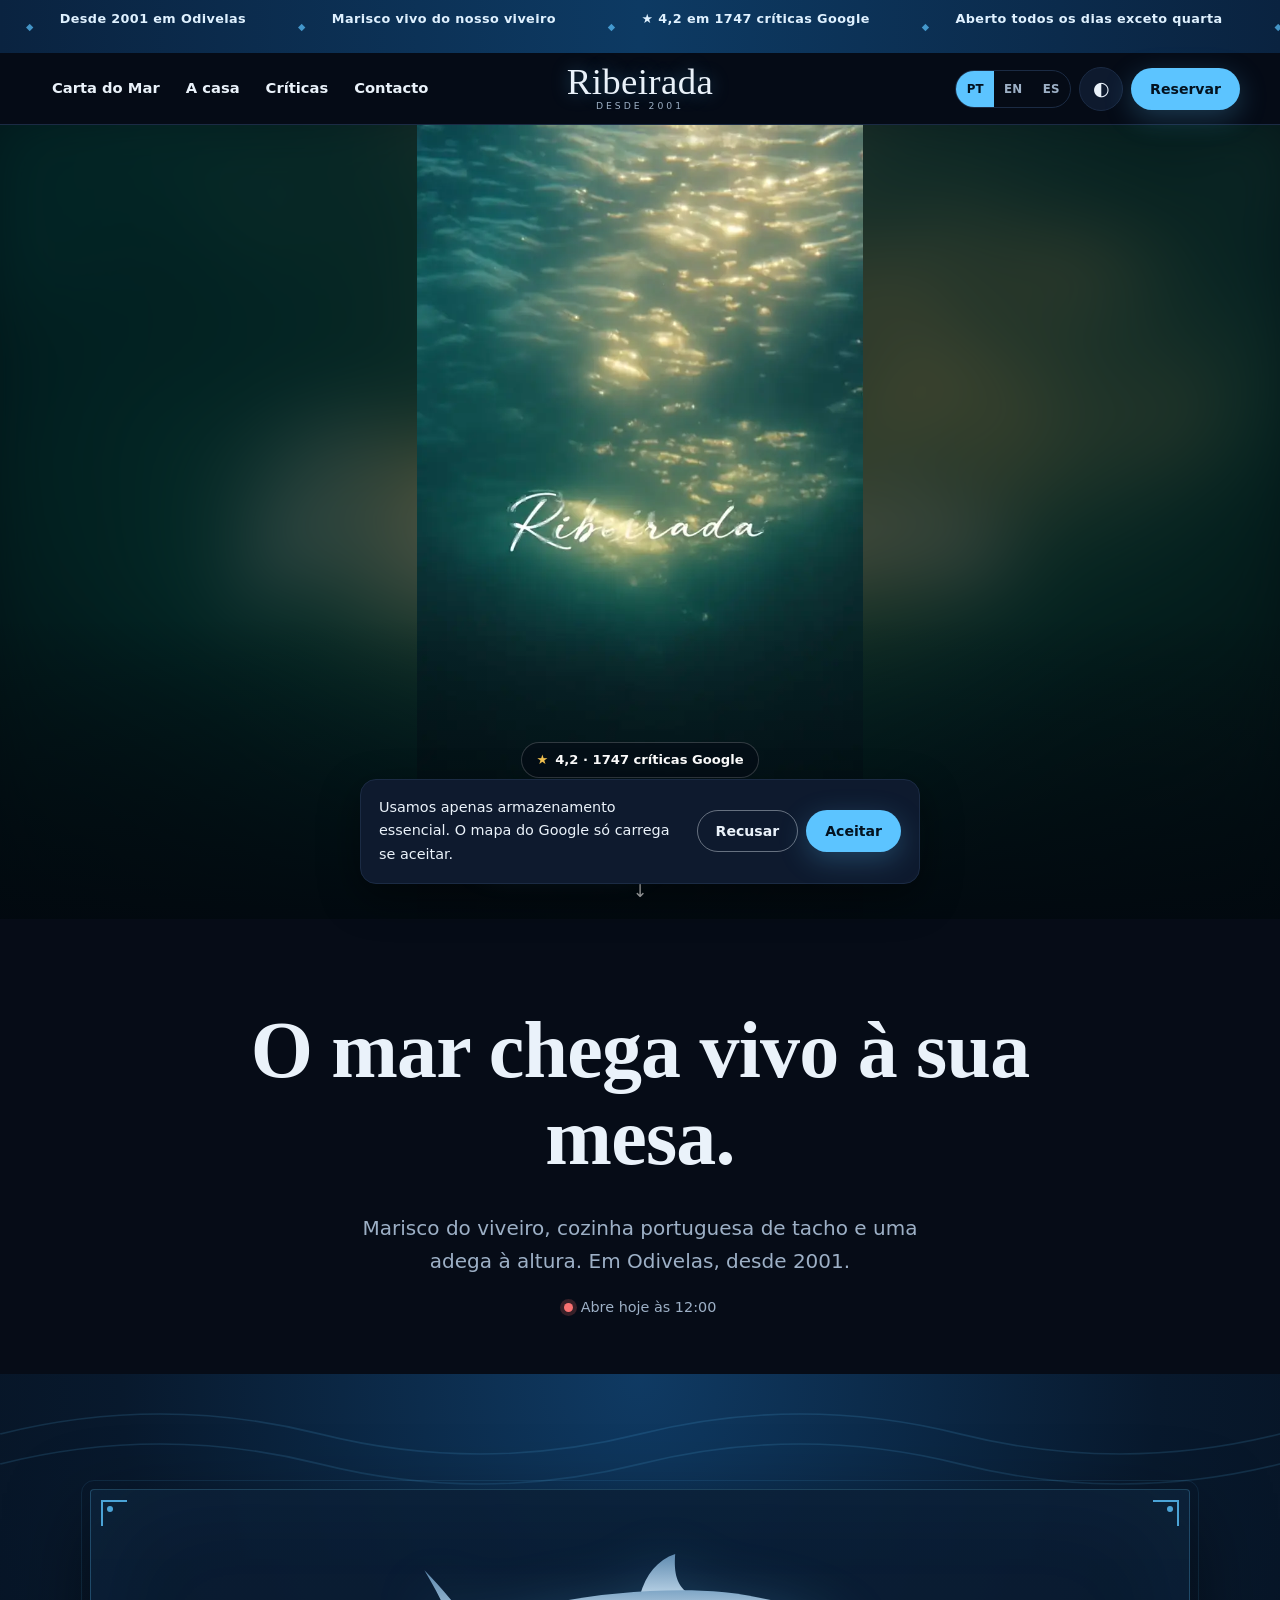
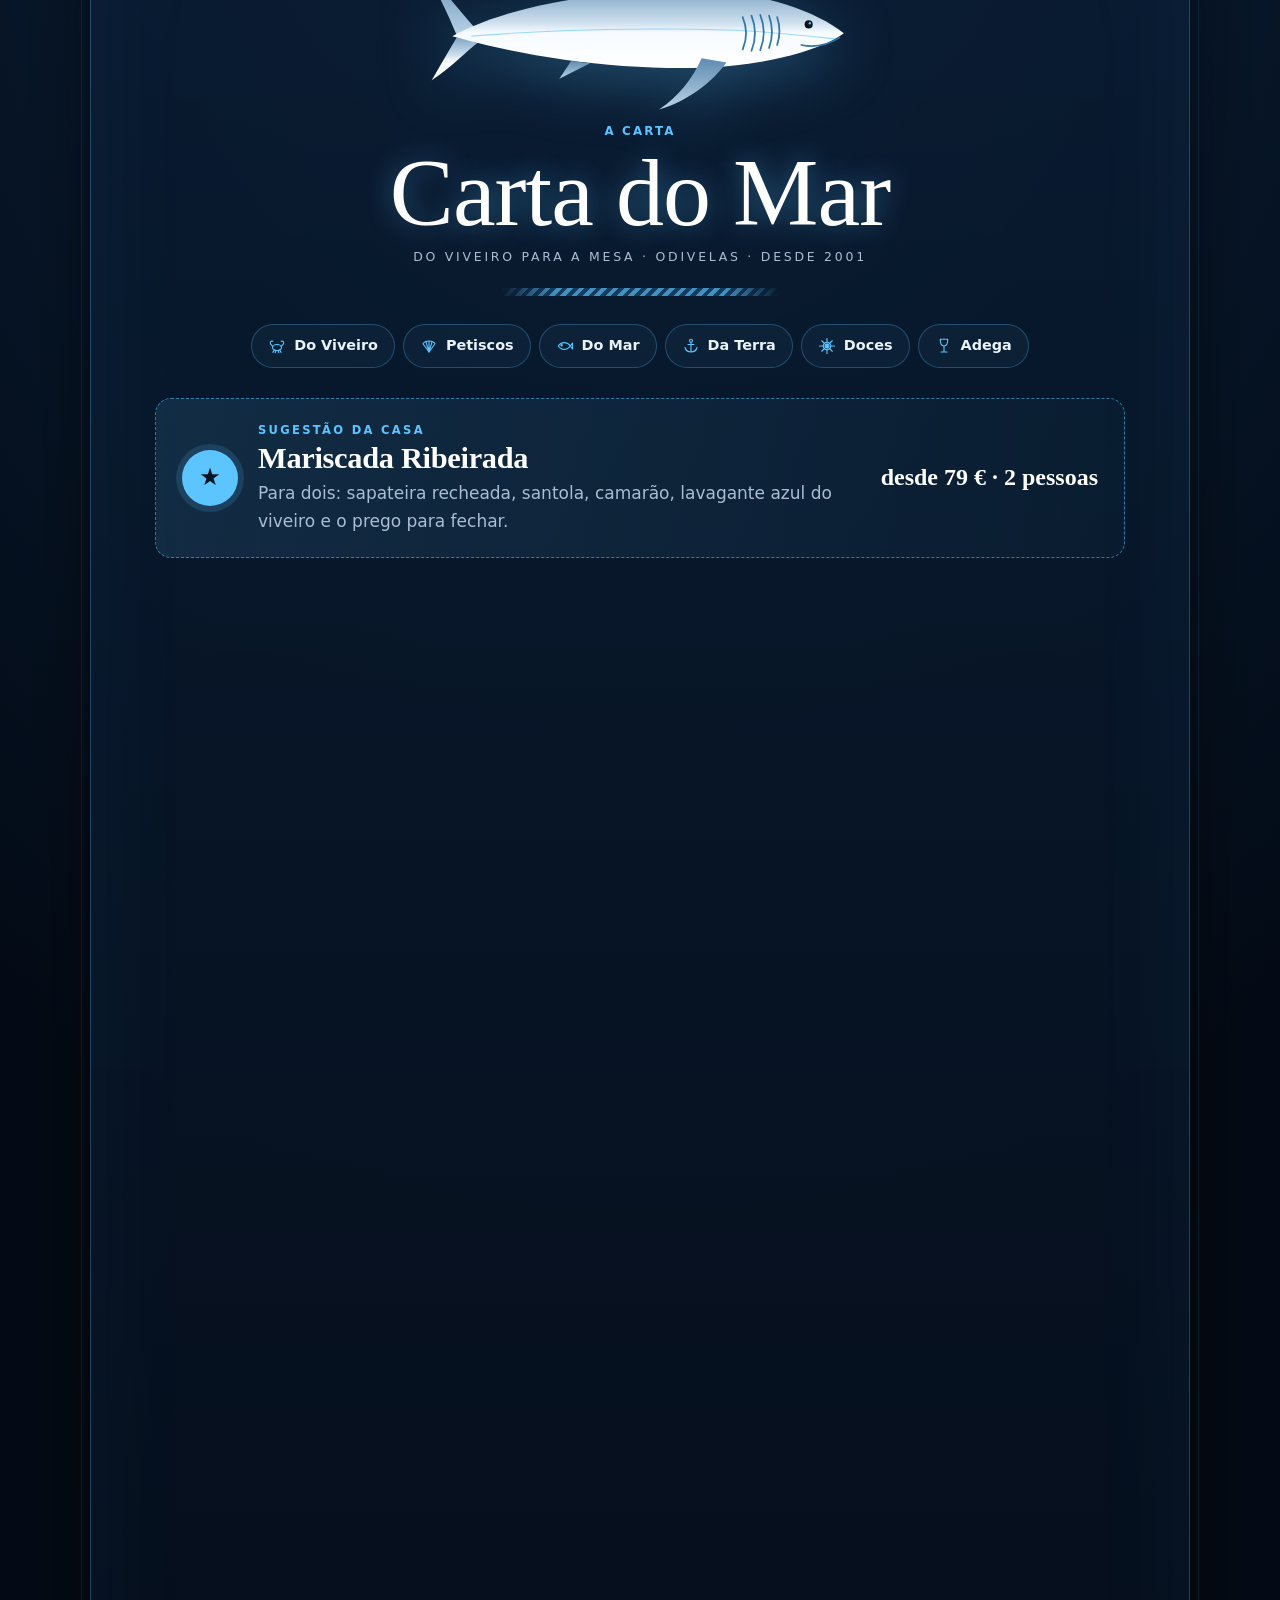
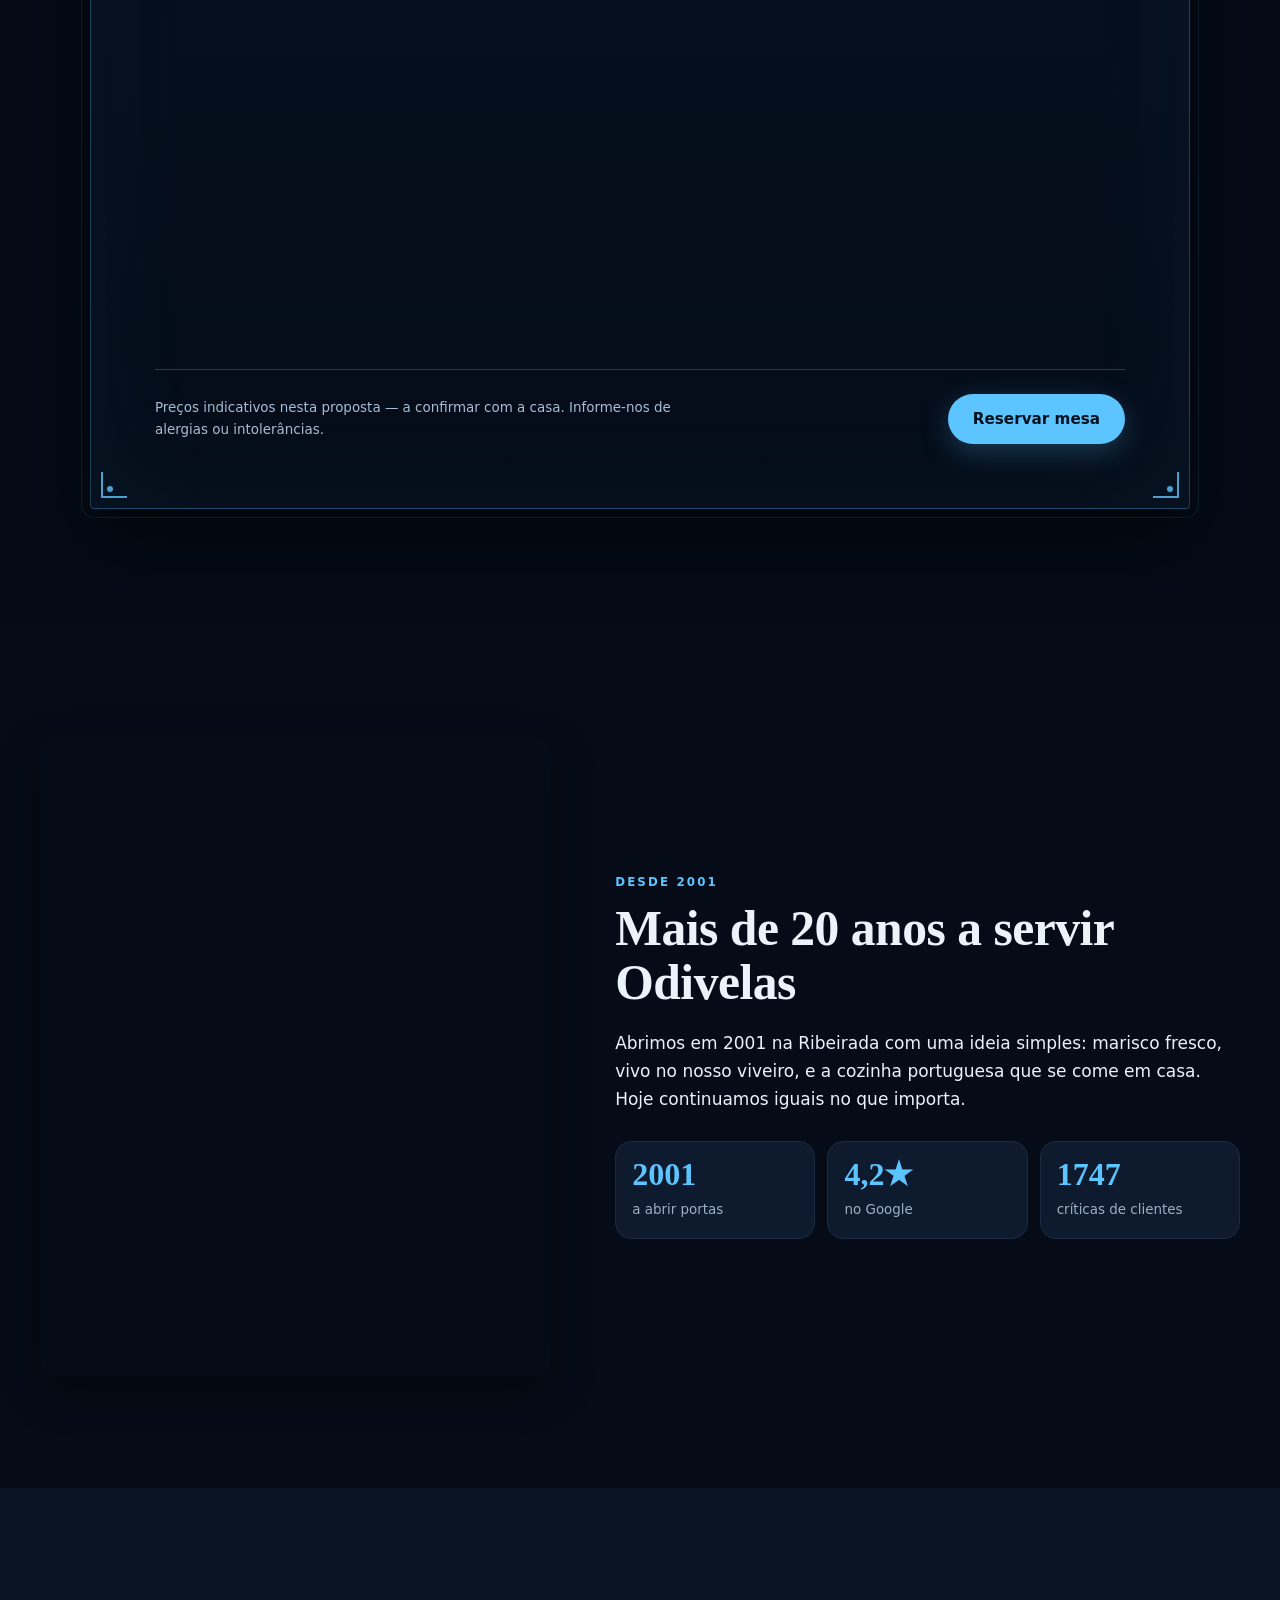
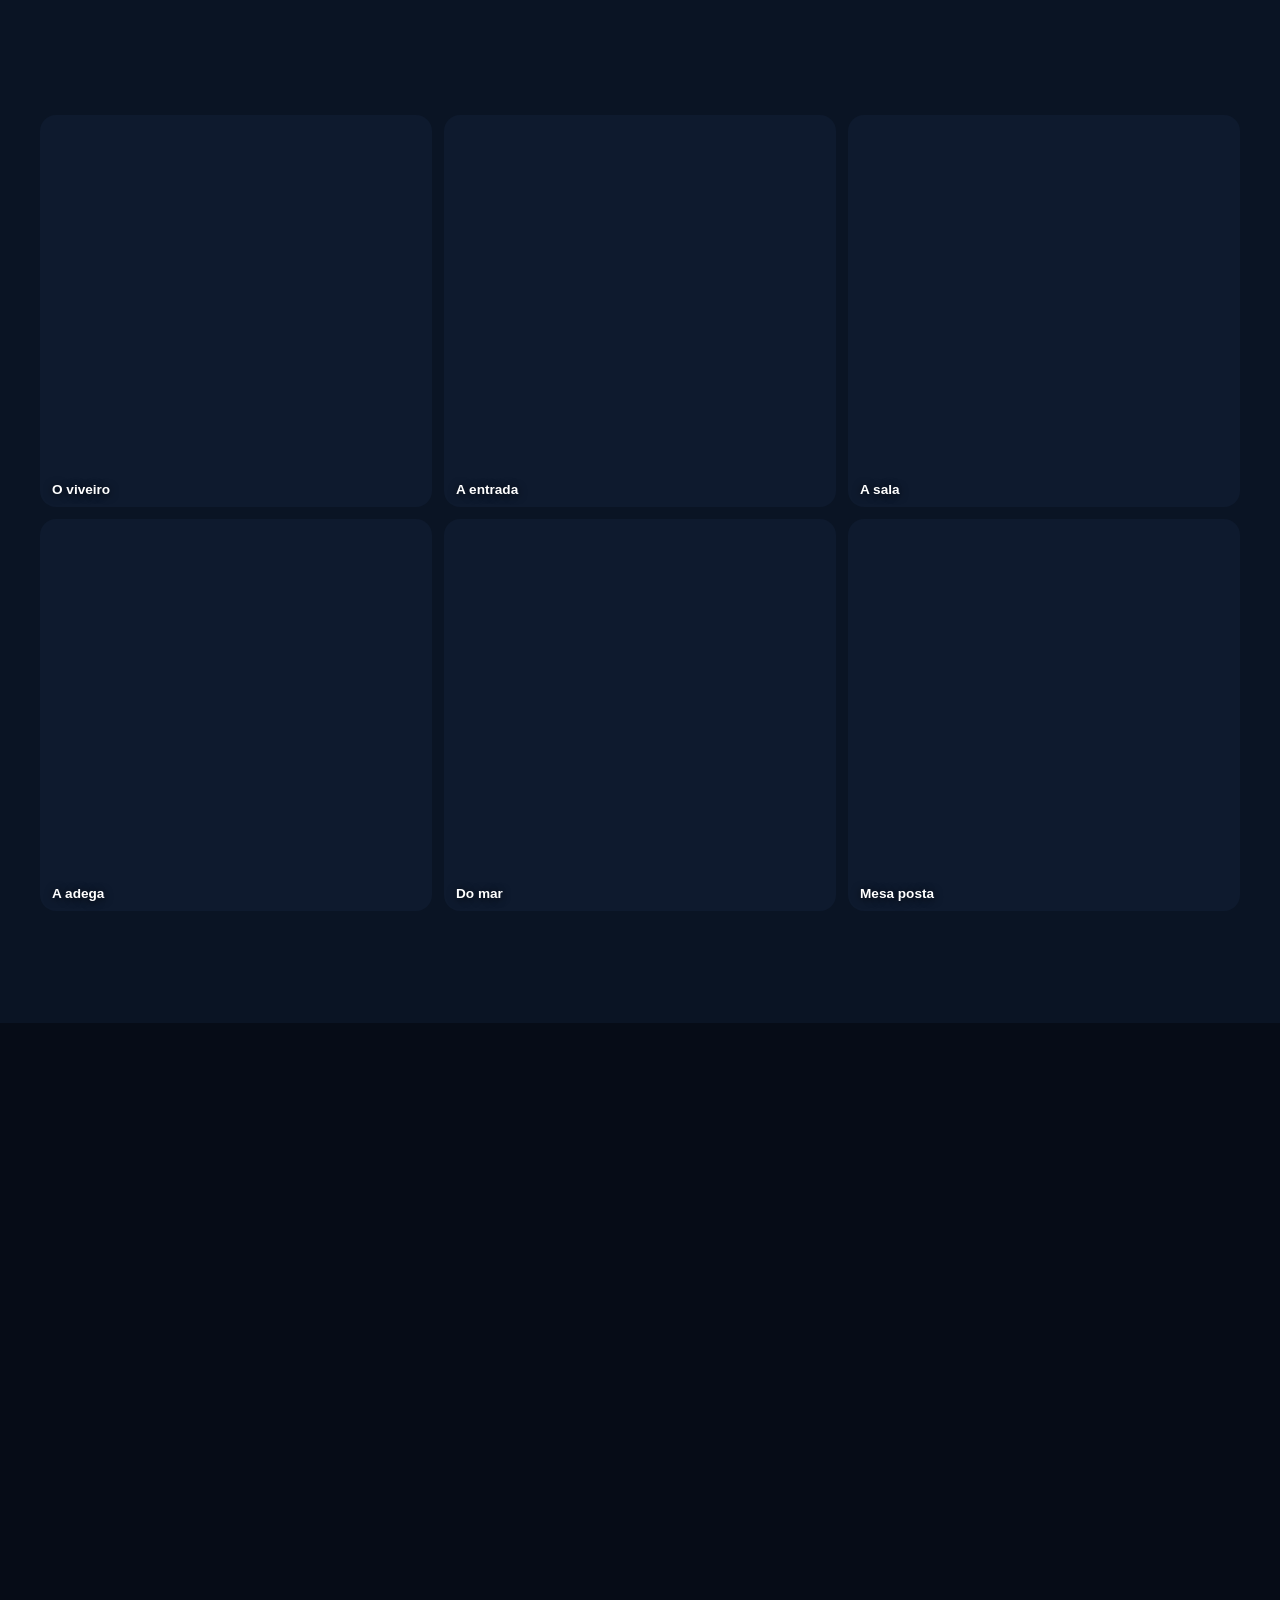
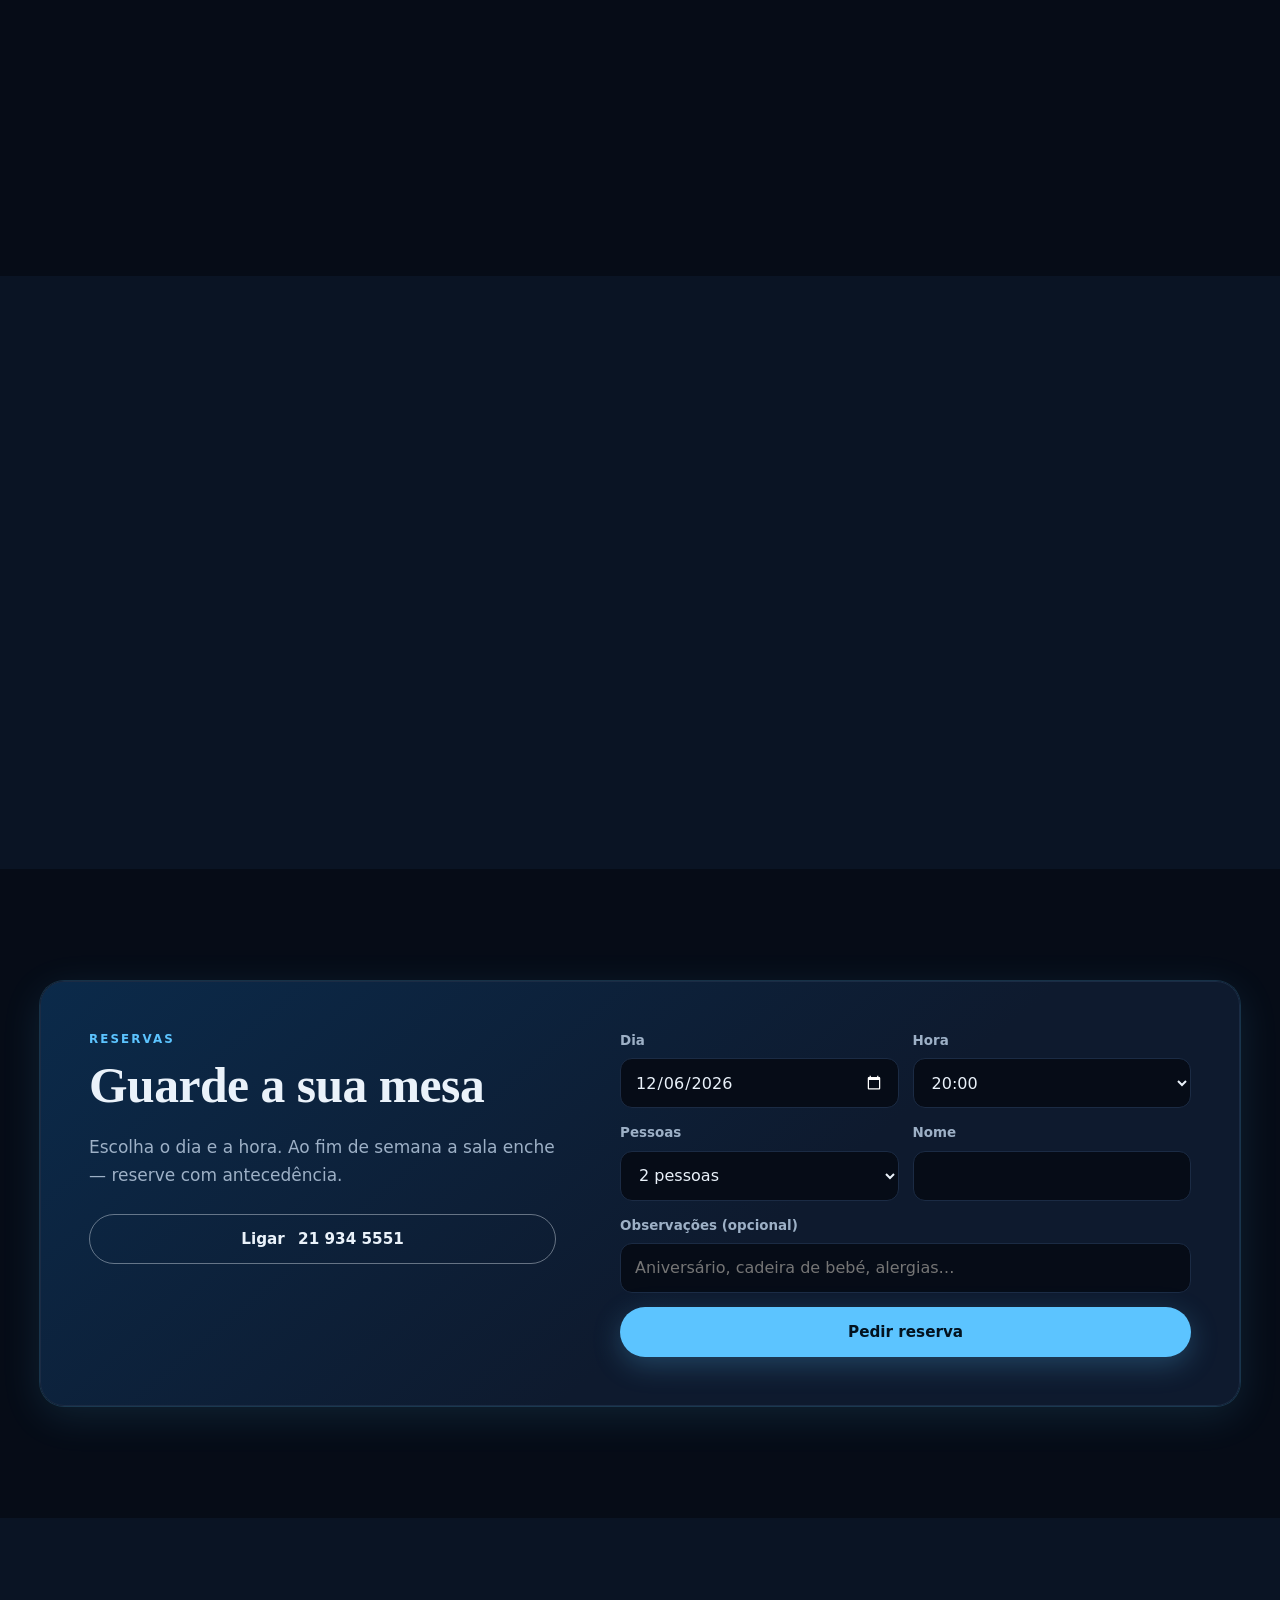
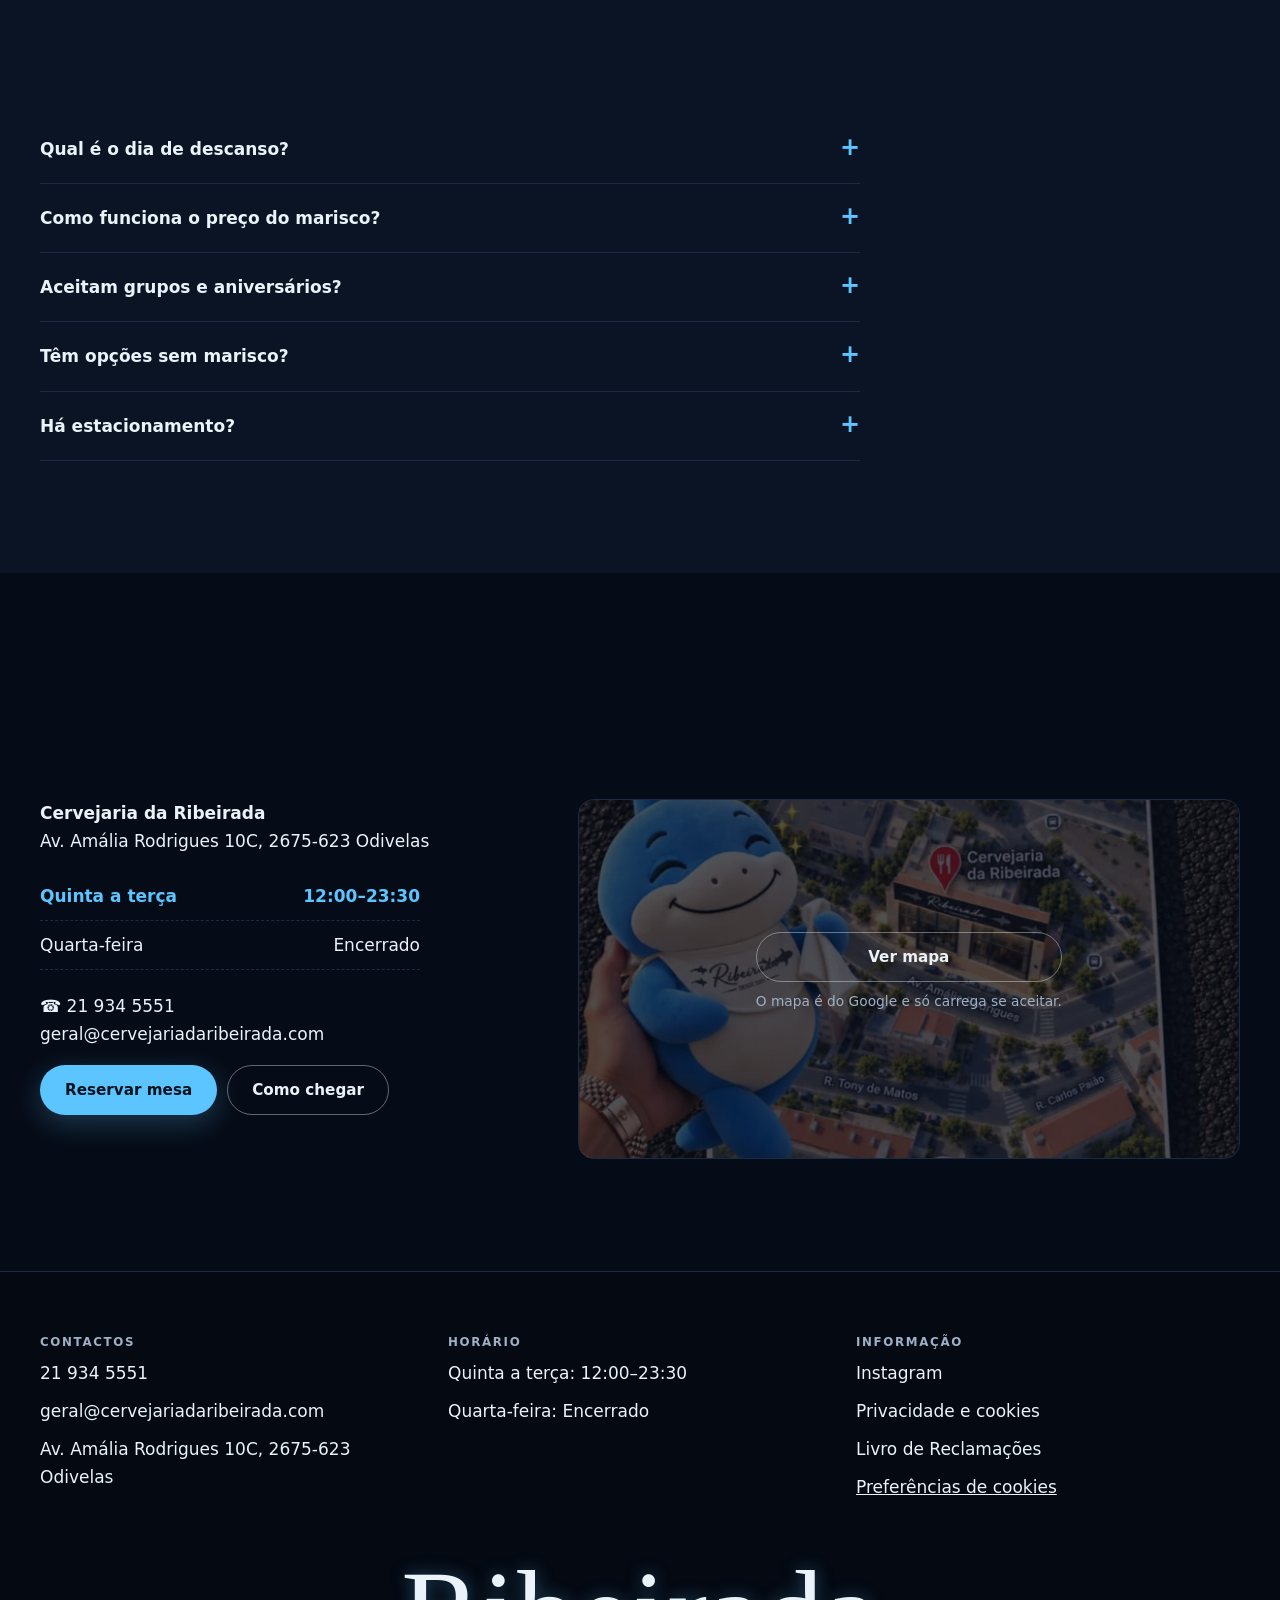
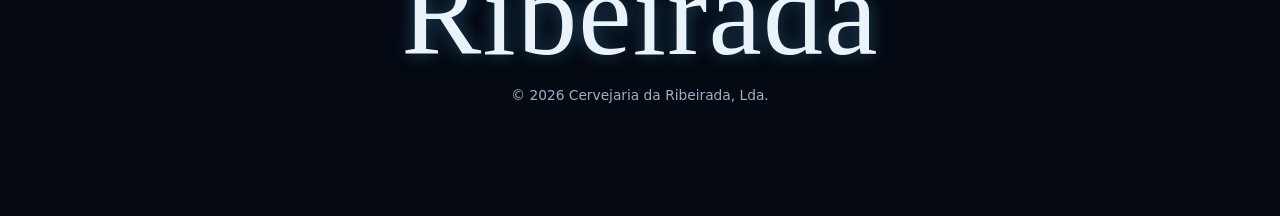
==== commit b1e935e8: "v1.3: Carta do Mar com tubarão branco, estilo marítimo Co-Authored-By: Claude Opus 5.5 <noreply@anth" ====
--- a/index.html
+++ b/index.html
@@ -24,7 +24,7 @@
 <link rel="preconnect" href="https://fonts.googleapis.com">
 <link rel="preconnect" href="https://fonts.gstatic.com" crossorigin>
 <link rel="stylesheet" href="https://fonts.googleapis.com/css2?family=Allura&family=Cormorant+Garamond:ital,wght@0,500;0,600;1,500&family=Manrope:wght@400;500;600;700&display=swap">
-<link rel="stylesheet" href="css/styles.css?v=1.2">
+<link rel="stylesheet" href="css/styles.css?v=1.3">
 <link rel="preload" as="image" href="img/hero-poster.webp" fetchpriority="high">
 <script type="application/ld+json">
 {"@context":"https://schema.org","@type":"Restaurant","name":"Cervejaria da Ribeirada","url":"https://francobrito2010-png.github.io/cervejaria-ribeirada-demo/","image":"https://francobrito2010-png.github.io/cervejaria-ribeirada-demo/img/og.jpg","telephone":"+351219345551","email":"geral@cervejariadaribeirada.com","servesCuisine":["Marisco","Portuguesa"],"priceRange":"€€","acceptsReservations":"True","foundingDate":"2001","address":{"@type":"PostalAddress","streetAddress":"Av. Amália Rodrigues 10C","postalCode":"2675-623","addressLocality":"Odivelas","addressCountry":"PT"},"geo":{"@type":"GeoCoordinates","latitude":38.7970342,"longitude":-9.1808891},"openingHoursSpecification":[{"@type":"OpeningHoursSpecification","dayOfWeek":["Monday","Tuesday","Thursday","Friday","Saturday","Sunday"],"opens":"12:00","closes":"23:30"}],"aggregateRating":{"@type":"AggregateRating","ratingValue":"4.2","reviewCount":"1747"},"sameAs":["https://www.instagram.com/cervejariadaribeirada/"]}
@@ -61,7 +61,7 @@
 <main id="main">
   <section class="hero" id="top" aria-label="Cervejaria da Ribeirada">
     <div class="hero__bg" aria-hidden="true"></div>
-    <video class="hero__video" id="heroVideo" src="img/hero.mp4?v=1.2" poster="img/hero-poster.webp" autoplay muted loop playsinline preload="auto" width="720" height="1280" aria-label="O nome Ribeirada mergulha no mar, seguido da sala, do marisco e da adega"></video>
+    <video class="hero__video" id="heroVideo" src="img/hero.mp4?v=1.3" poster="img/hero-poster.webp" autoplay muted loop playsinline preload="auto" width="720" height="1280" aria-label="O nome Ribeirada mergulha no mar, seguido da sala, do marisco e da adega"></video>
     <div class="hero__over">
       <p class="eyebrow"><span class="stars" aria-hidden="true">★</span> <span id="heroRating">4,2 · 1747 críticas Google</span></p>
       <div class="hero__ctas"><a class="btn btn--accent" href="#reservas" data-i18n="bookTable">Reservar mesa</a><a class="btn btn--glass" href="#carta" data-i18n="seeMenu">Ver a carta</a></div>
@@ -75,16 +75,52 @@
     <p class="hero__open" id="openNow"></p>
   </section>
 
-  <section class="sec" id="destaques">
-    <div class="sec__head"><p class="kicker" data-i18n="k1">Do viveiro para a mesa</p><h2 data-i18n="h1">O que nos pedem sempre</h2><p class="muted" data-i18n="p1">Toque num prato para ver os detalhes.</p></div>
-    <div class="grid" id="grid"></div>
-  </section>
-
-  <section class="sec sec--soft" id="carta">
-    <div class="sec__head"><p class="kicker" data-i18n="k2">A carta</p><h2 data-i18n="h2">Marisco ao peso, cozinha de sempre</h2></div>
-    <div class="chips" id="chips" role="tablist" aria-label="Categorias da carta"></div>
-    <div class="menu-list" id="menuList" role="tabpanel"></div>
-    <p class="small muted demo-note" data-i18n="demoPrices">Preços indicativos nesta proposta — a confirmar com a casa. Informe-nos de alergias ou intolerâncias.</p>
+  <section class="carta" id="carta" aria-labelledby="cartaT">
+    <svg class="carta__waves" aria-hidden="true" viewBox="0 0 1200 120" preserveAspectRatio="none"><path d="M0 60 Q 75 20 150 60 T 300 60 T 450 60 T 600 60 T 750 60 T 900 60 T 1050 60 T 1200 60" /><path d="M0 90 Q 75 50 150 90 T 300 90 T 450 90 T 600 90 T 750 90 T 900 90 T 1050 90 T 1200 90" /></svg>
+    <div class="carta__bubbles" aria-hidden="true"><i></i><i></i><i></i><i></i><i></i><i></i><i></i></div>
+
+    <div class="carta__card">
+      <span class="carta__corner carta__corner--tl" aria-hidden="true"></span><span class="carta__corner carta__corner--tr" aria-hidden="true"></span>
+      <span class="carta__corner carta__corner--bl" aria-hidden="true"></span><span class="carta__corner carta__corner--br" aria-hidden="true"></span>
+
+      <header class="carta__head">
+        <svg class="shark" viewBox="0 0 600 220" role="img" aria-label="Tubarão branco, símbolo da Ribeirada">
+          <defs>
+            <linearGradient id="sharkSkin" x1="0" y1="0" x2="0" y2="1">
+              <stop offset="0" stop-color="#7fa6c6"/><stop offset=".42" stop-color="#cfe0ee"/><stop offset=".55" stop-color="#f7fbff"/><stop offset="1" stop-color="#ffffff"/>
+            </linearGradient>
+            <linearGradient id="sharkFin" x1="0" y1="0" x2="0" y2="1"><stop offset="0" stop-color="#5f8bb0"/><stop offset="1" stop-color="#b9d2e6"/></linearGradient>
+          </defs>
+          <g class="shark__body">
+            <path class="shark__fin" d="M300 56 C 308 28 324 8 348 0 C 346 26 350 44 368 55 Z" fill="url(#sharkFin)"/>
+            <path class="shark__fin" d="M142 96 L 134 78 L 160 93 Z" fill="url(#sharkFin)"/>
+            <path class="shark__tail" d="M78 104 C 56 80 30 46 6 22 C 30 62 42 92 50 110 Z" fill="url(#sharkFin)"/>
+            <path class="shark__tail" d="M50 114 C 38 134 28 152 16 172 C 46 152 64 132 80 120 Z" fill="url(#sharkSkin)"/>
+            <path d="M44 112 C 120 70 262 46 384 50 C 470 53 540 78 578 108 C 552 128 478 152 384 155 C 270 158 150 142 44 112 Z" fill="url(#sharkSkin)"/>
+            <path class="shark__fin" d="M384 142 C 372 170 352 194 326 212 C 362 202 398 176 418 148 Z" fill="url(#sharkFin)"/>
+            <path d="M206 146 L 190 170 L 232 149 Z" fill="url(#sharkFin)"/>
+            <path class="shark__line" d="M70 112 C 170 104 300 100 430 104 C 480 106 530 112 566 116" />
+            <path class="shark__gill" d="M440 86 C 446 100 446 116 440 130 M452 84 C 458 99 458 117 452 132 M464 83 C 470 98 470 116 464 131 M476 84 C 481 98 481 114 476 128 M487 86 C 491 98 491 112 487 124" />
+            <path class="shark__mouth" d="M520 124 C 538 128 556 124 572 114" />
+            <circle cx="530" cy="96" r="5.5" fill="#06121f"/><circle cx="531.6" cy="94.4" r="1.6" fill="#5cc4ff"/>
+          </g>
+        </svg>
+        <p class="kicker" data-i18n="k2">A carta</p>
+        <h2 id="cartaT" class="carta__title" data-i18n="h2">Carta do Mar</h2>
+        <p class="carta__sub" data-i18n="cartaSub">Do viveiro para a mesa · Odivelas · Desde 2001</p>
+        <div class="rope" aria-hidden="true"></div>
+      </header>
+
+      <nav class="carta__nav" id="chips" aria-label="Secções da carta"></nav>
+
+      <div class="carta__special" id="special"></div>
+      <div class="carta__cols" id="menuList"></div>
+
+      <footer class="carta__foot">
+        <p data-i18n="demoPrices">Preços indicativos nesta proposta — a confirmar com a casa. Informe-nos de alergias ou intolerâncias.</p>
+        <a class="btn btn--accent" href="#reservas" data-i18n="bookTable">Reservar mesa</a>
+      </footer>
+    </div>
   </section>
 
   <section class="sec story" id="historia">
@@ -178,7 +214,7 @@
 
 <noscript><div class="noscript">Cervejaria da Ribeirada · Av. Amália Rodrigues 10C, Odivelas · Reservas: 21 934 5551 · 12:00–23:30 (encerrado à quarta)</div></noscript>
 
-<script src="data.js?v=1.2"></script>
-<script src="js/app.js?v=1.2"></script>
+<script src="data.js?v=1.3"></script>
+<script src="js/app.js?v=1.3"></script>
 </body>
 </html>
--- a/css/styles.css
+++ b/css/styles.css
@@ -304,3 +304,97 @@
 @media print {
   .faixa, .hdr, .fab, .cookies, .drawer, .hero, #reels, #galeria, #reservas, .map { display: none !important; }
 }
+
+/* ================= CARTA DO MAR (estilo marítimo, sempre em azul profundo) ================= */
+.carta { --c-ink: #eaf2fa; --c-mut: #a9bdd3; --c-acc: #5cc4ff; --c-line: rgb(92 196 255 / .28);
+  position: relative; overflow: hidden; isolation: isolate; padding: clamp(64px, 9vw, 120px) 16px; color: var(--c-ink);
+  background: radial-gradient(ellipse 90% 60% at 50% 0%, #0f3a63 0%, #08192d 45%, #040b16 100%); }
+.carta__waves { position: absolute; top: 0; left: 0; width: 200%; height: 120px; z-index: -1; fill: none; stroke: rgb(92 196 255 / .14); stroke-width: 1.5; animation: waves 26s linear infinite; }
+@keyframes waves { to { transform: translateX(-50%); } }
+.carta__bubbles i { position: absolute; bottom: -20px; z-index: -1; width: 10px; height: 10px; border-radius: 50%; border: 1px solid rgb(160 220 255 / .35); background: radial-gradient(circle at 30% 30%, rgb(255 255 255 / .35), transparent 60%); animation: bubble 14s linear infinite; }
+.carta__bubbles i:nth-child(1) { left: 6%; animation-delay: 0s; }
+.carta__bubbles i:nth-child(2) { left: 18%; width: 6px; height: 6px; animation-delay: 3s; animation-duration: 11s; }
+.carta__bubbles i:nth-child(3) { left: 34%; width: 14px; height: 14px; animation-delay: 6s; animation-duration: 17s; }
+.carta__bubbles i:nth-child(4) { left: 61%; width: 7px; height: 7px; animation-delay: 1.5s; }
+.carta__bubbles i:nth-child(5) { left: 77%; animation-delay: 8s; animation-duration: 12s; }
+.carta__bubbles i:nth-child(6) { left: 88%; width: 12px; height: 12px; animation-delay: 4.5s; animation-duration: 16s; }
+.carta__bubbles i:nth-child(7) { left: 95%; width: 5px; height: 5px; animation-delay: 10s; }
+@keyframes bubble { 0% { transform: translateY(0); opacity: 0; } 10% { opacity: 1; } 100% { transform: translate(20px, -110vh); opacity: 0; } }
+
+.carta__card { position: relative; max-width: 1100px; margin: 0 auto; padding: clamp(28px, 5vw, 64px) clamp(18px, 5vw, 64px); border: 1px solid var(--c-line); outline: 1px solid rgb(92 196 255 / .1); outline-offset: 8px; border-radius: 4px;
+  background: linear-gradient(180deg, rgb(10 28 50 / .88), rgb(5 13 25 / .94)); box-shadow: 0 30px 80px rgb(0 0 0 / .5), inset 0 0 120px rgb(92 196 255 / .05); }
+.carta__corner { position: absolute; width: 26px; height: 26px; border: 2px solid var(--c-acc); opacity: .8; }
+.carta__corner::after { content: ""; position: absolute; width: 6px; height: 6px; border-radius: 50%; background: var(--c-acc); }
+.carta__corner--tl { top: 10px; left: 10px; border-right: 0; border-bottom: 0; } .carta__corner--tl::after { top: 4px; left: 4px; }
+.carta__corner--tr { top: 10px; right: 10px; border-left: 0; border-bottom: 0; } .carta__corner--tr::after { top: 4px; right: 4px; }
+.carta__corner--bl { bottom: 10px; left: 10px; border-right: 0; border-top: 0; } .carta__corner--bl::after { bottom: 4px; left: 4px; }
+.carta__corner--br { bottom: 10px; right: 10px; border-left: 0; border-top: 0; } .carta__corner--br::after { bottom: 4px; right: 4px; }
+
+.carta__head { text-align: center; margin-bottom: 28px; }
+.carta__head .kicker { color: var(--c-acc); margin: 6px 0 0; }
+.carta__title { font-family: var(--f-logo); font-weight: 400; font-size: clamp(3.4rem, 9vw, 6rem); line-height: 1; margin: 4px 0 6px; color: #fff; text-shadow: 0 0 28px rgb(92 196 255 / .45); }
+.carta__sub { color: var(--c-mut); font-size: .78rem; letter-spacing: .22em; text-transform: uppercase; margin: 0; }
+.rope { width: min(280px, 70%); height: 8px; margin: 20px auto 0; border-radius: 8px; opacity: .7;
+  background: repeating-linear-gradient(135deg, #5cc4ff 0 4px, #1c4c75 4px 8px); -webkit-mask: linear-gradient(90deg, transparent, #000 20%, #000 80%, transparent); mask: linear-gradient(90deg, transparent, #000 20%, #000 80%, transparent); }
+
+/* Tubarão branco */
+.shark { display: block; width: min(440px, 86%); height: auto; margin: 0 auto 4px; overflow: visible; filter: drop-shadow(0 14px 30px rgb(92 196 255 / .28)); animation: swim 7s ease-in-out infinite; }
+.shark__line { fill: none; stroke: #5cc4ff; stroke-width: 1.6; opacity: .6; }
+.shark__gill { fill: none; stroke: #2f77ab; stroke-width: 2.4; stroke-linecap: round; }
+.shark__mouth { fill: none; stroke: #2f77ab; stroke-width: 2.2; stroke-linecap: round; }
+.shark__tail { transform-box: view-box; transform-origin: 78px 112px; animation: tail 1.8s ease-in-out infinite; }
+@keyframes swim { 0%, 100% { transform: translate(-12px, 0) rotate(-1.2deg); } 50% { transform: translate(12px, -6px) rotate(1deg); } }
+@keyframes tail { 0%, 100% { transform: rotate(-7deg); } 50% { transform: rotate(7deg); } }
+
+/* Navegação da carta */
+.carta__nav { display: flex; flex-wrap: wrap; justify-content: center; gap: 8px; margin: 0 auto 30px; }
+.carta__nav a { display: inline-flex; align-items: center; gap: 8px; min-height: 44px; padding: 0 16px; border-radius: 999px; border: 1px solid var(--c-line); color: var(--c-ink); text-decoration: none; font-weight: 600; font-size: .9rem; background: rgb(92 196 255 / .05); transition: background .2s, border-color .2s, color .2s; }
+.carta__nav a:hover { background: var(--c-acc); color: #03121f; border-color: var(--c-acc); }
+.carta__nav a:hover .cs__ico { stroke: #03121f; }
+.carta__nav .cs__ico { width: 18px; height: 18px; }
+
+/* Sugestão da casa */
+.carta__special { display: grid; grid-template-columns: auto 1fr auto; gap: 20px; align-items: center; padding: 22px 26px; margin: 0 0 40px; border: 1px dashed rgb(92 196 255 / .55); border-radius: 16px; background: linear-gradient(90deg, rgb(92 196 255 / .12), rgb(92 196 255 / .03)); }
+.carta__special:empty { display: none; }
+.sp__badge { width: 56px; height: 56px; border-radius: 50%; display: grid; place-items: center; background: var(--c-acc); color: #03121f; font-size: 1.5rem; box-shadow: 0 0 0 6px rgb(92 196 255 / .15); }
+.sp__k { margin: 0; font-size: .72rem; letter-spacing: .2em; text-transform: uppercase; color: var(--c-acc); font-weight: 700; }
+.sp__t { margin: 2px 0 4px; font-size: 1.9rem; color: #fff; }
+.sp__d { margin: 0; color: var(--c-mut); }
+.sp__p { margin: 0; font-family: var(--f-title); font-size: 1.5rem; font-weight: 600; color: #fff; white-space: nowrap; }
+
+/* Secções da carta */
+.carta__cols { display: grid; grid-template-columns: 1fr 1fr; gap: 44px 64px; align-items: start; }
+.cs { scroll-margin-top: calc(var(--hdr) + 80px); }
+.cs__head { display: flex; align-items: center; gap: 12px; margin-bottom: 6px; }
+.cs__head h3 { margin: 0; font-size: 1.75rem; letter-spacing: .04em; color: #fff; white-space: nowrap; }
+.cs__ico { width: 30px; height: 30px; flex: none; fill: none; stroke: var(--c-acc); stroke-width: 1.5; stroke-linecap: round; stroke-linejoin: round; }
+.cs__line { flex: 1; height: 1px; background: linear-gradient(90deg, var(--c-acc), transparent); opacity: .6; }
+.cs__nota { color: var(--c-mut); font-style: italic; font-size: .92rem; margin: 4px 0 6px; }
+.cs__list { list-style: none; margin: 0; padding: 0; }
+.cs__list li { padding: 11px 0; border-bottom: 1px solid rgb(92 196 255 / .1); }
+.it__row { display: flex; align-items: baseline; gap: 10px; }
+.it__n { font-family: var(--f-title); font-size: 1.32rem; font-weight: 600; color: #fff; }
+.it__dots { flex: 1; min-width: 16px; border-bottom: 1px dotted rgb(169 189 211 / .45); transform: translateY(-5px); }
+.it__p { font-weight: 700; color: var(--c-acc); white-space: nowrap; font-size: .95rem; }
+.it__sub { display: flex; flex-wrap: wrap; align-items: center; gap: 8px; margin-top: 3px; color: var(--c-mut); font-size: .86rem; }
+.selo { display: inline-flex; align-items: center; gap: 4px; padding: 2px 9px; border-radius: 999px; font-size: .68rem; font-weight: 800; letter-spacing: .06em; text-transform: uppercase; }
+.selo--fav { background: rgb(245 196 81 / .16); color: #f5c451; border: 1px solid rgb(245 196 81 / .4); }
+.selo--vivo { background: rgb(92 196 255 / .14); color: var(--c-acc); border: 1px solid rgb(92 196 255 / .4); }
+.carta__foot { margin-top: 40px; padding-top: 24px; border-top: 1px solid var(--c-line); display: flex; flex-wrap: wrap; gap: 16px; align-items: center; justify-content: space-between; }
+.carta__foot p { margin: 0; color: var(--c-mut); font-size: .84rem; max-width: 560px; }
+.carta .btn--accent { background: var(--c-acc); color: #03121f; }
+
+@media (max-width: 860px) {
+  .carta__cols { grid-template-columns: 1fr; gap: 36px; }
+  .carta__nav { position: sticky; top: calc(var(--hdr) + 4px); z-index: 5; flex-wrap: nowrap; justify-content: flex-start; overflow-x: auto; scrollbar-width: none; margin: 0 -18px 26px; padding: 10px 18px; background: rgb(6 15 28 / .92); backdrop-filter: blur(10px); -webkit-backdrop-filter: blur(10px); border-block: 1px solid var(--c-line); }
+  .carta__nav::-webkit-scrollbar { display: none; }
+  .carta__nav a { flex: none; }
+  .carta__special { grid-template-columns: auto 1fr; padding: 18px; }
+  .sp__p { grid-column: 1 / -1; font-size: 1.25rem; }
+  .sp__badge { width: 46px; height: 46px; font-size: 1.2rem; }
+  .sp__t { font-size: 1.5rem; }
+  .carta__foot { justify-content: center; text-align: center; }
+  .carta__corner { width: 18px; height: 18px; }
+}
+@media (max-width: 420px) { .it__n { font-size: 1.18rem; } .cs__head h3 { font-size: 1.5rem; } }
+@media (prefers-reduced-motion: reduce) { .shark, .shark__tail, .carta__waves, .carta__bubbles i { animation: none !important; } }
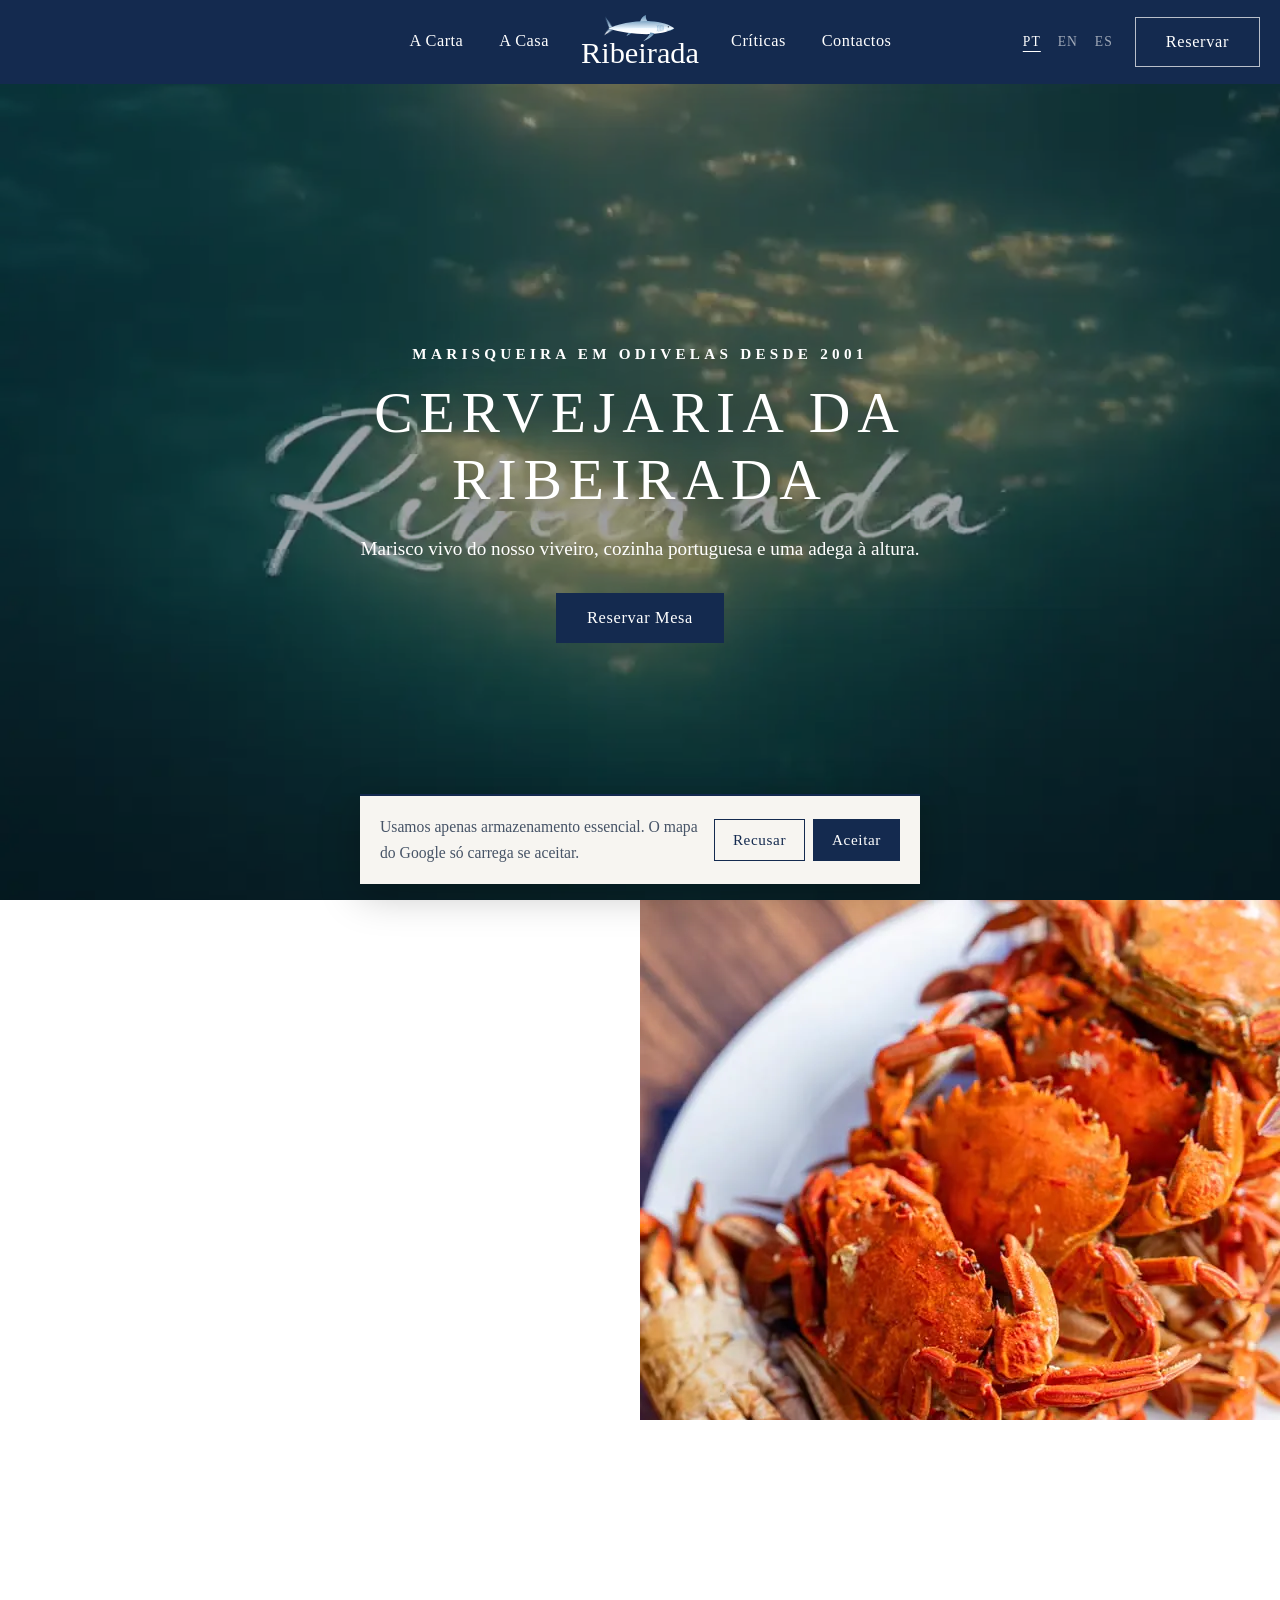
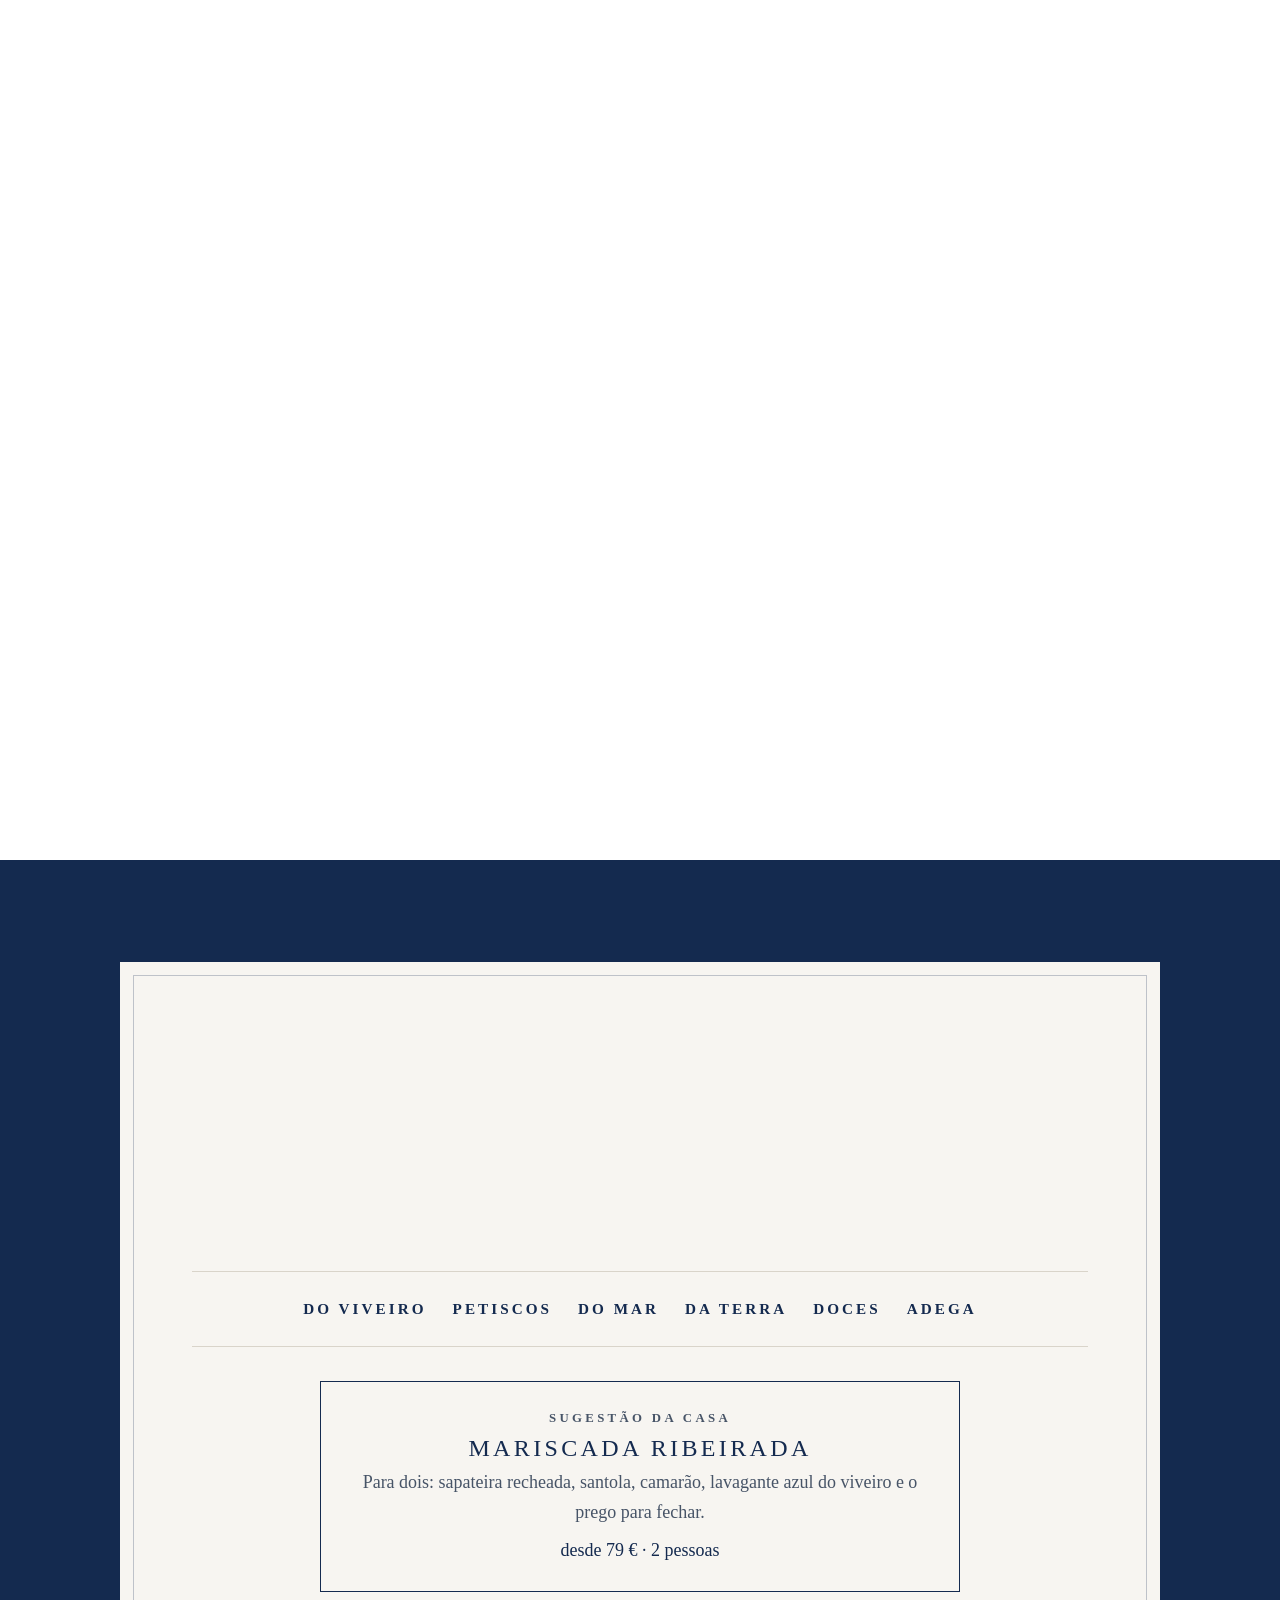
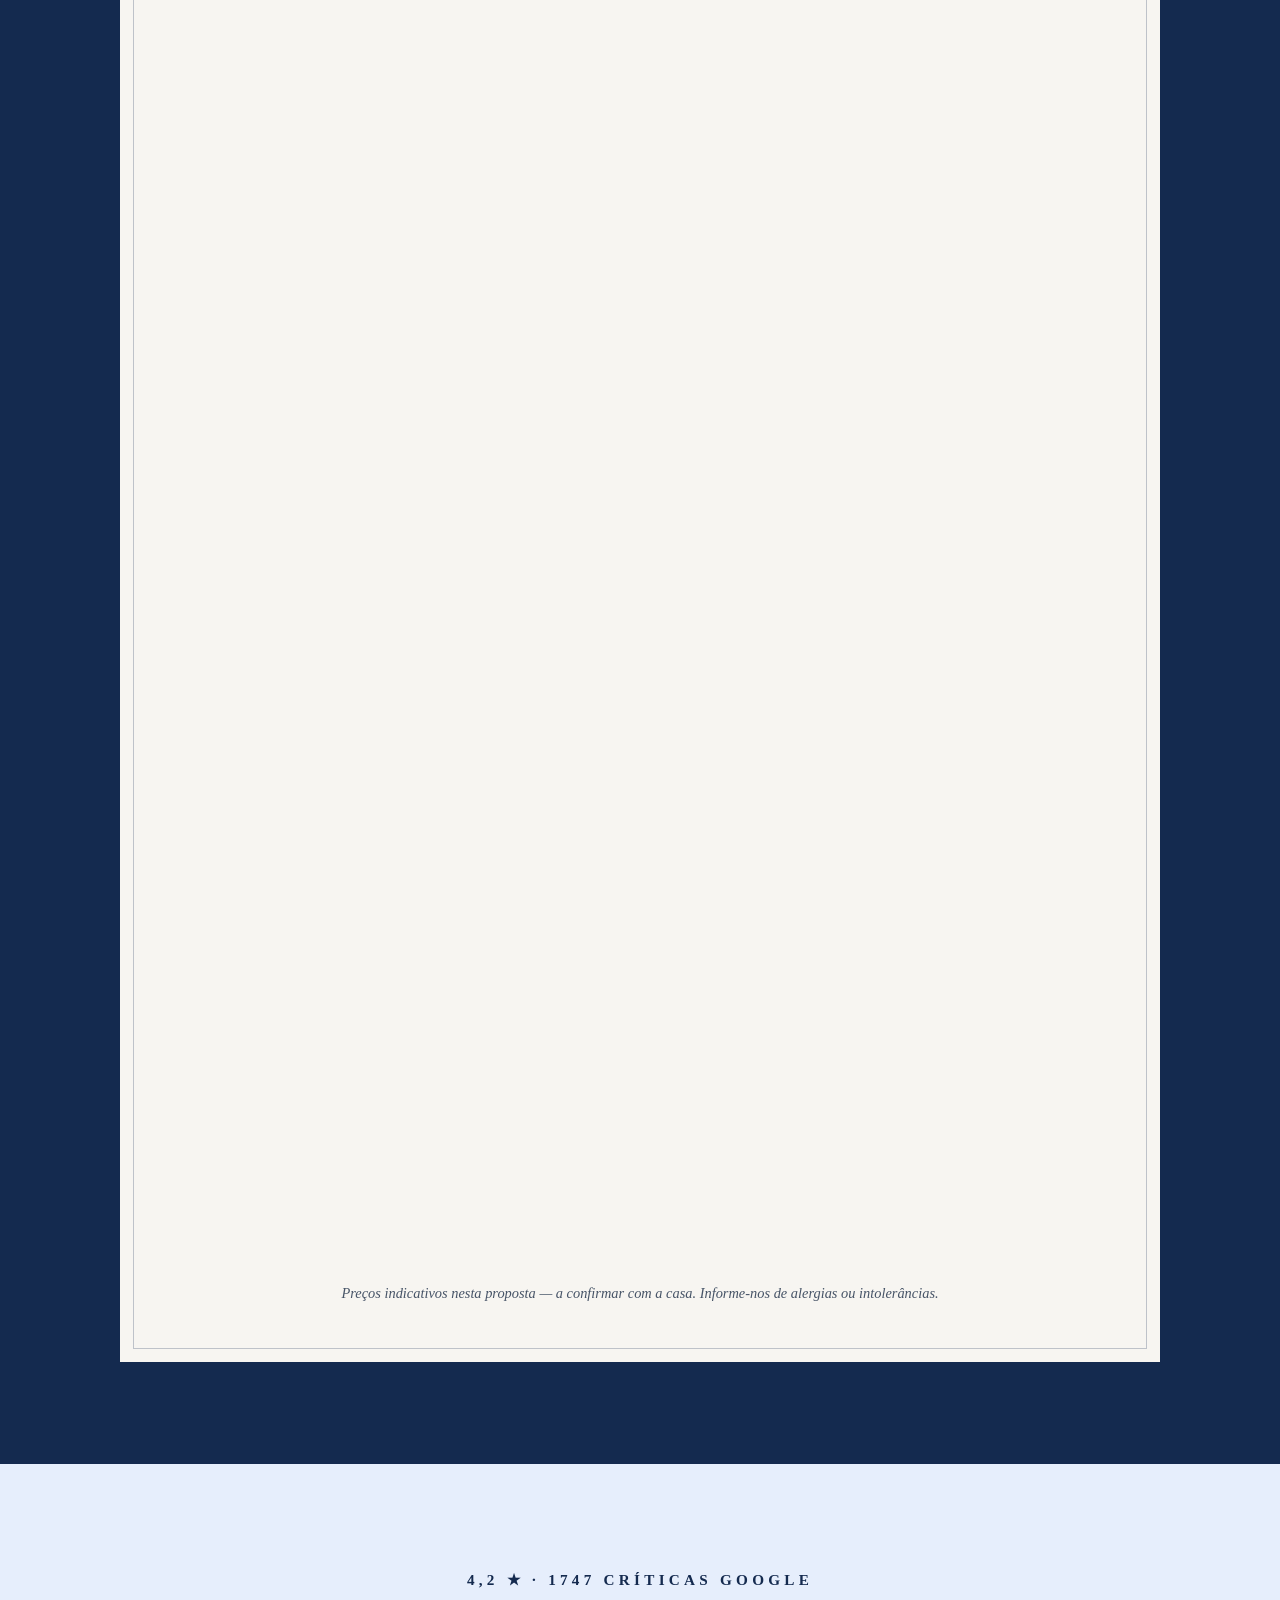
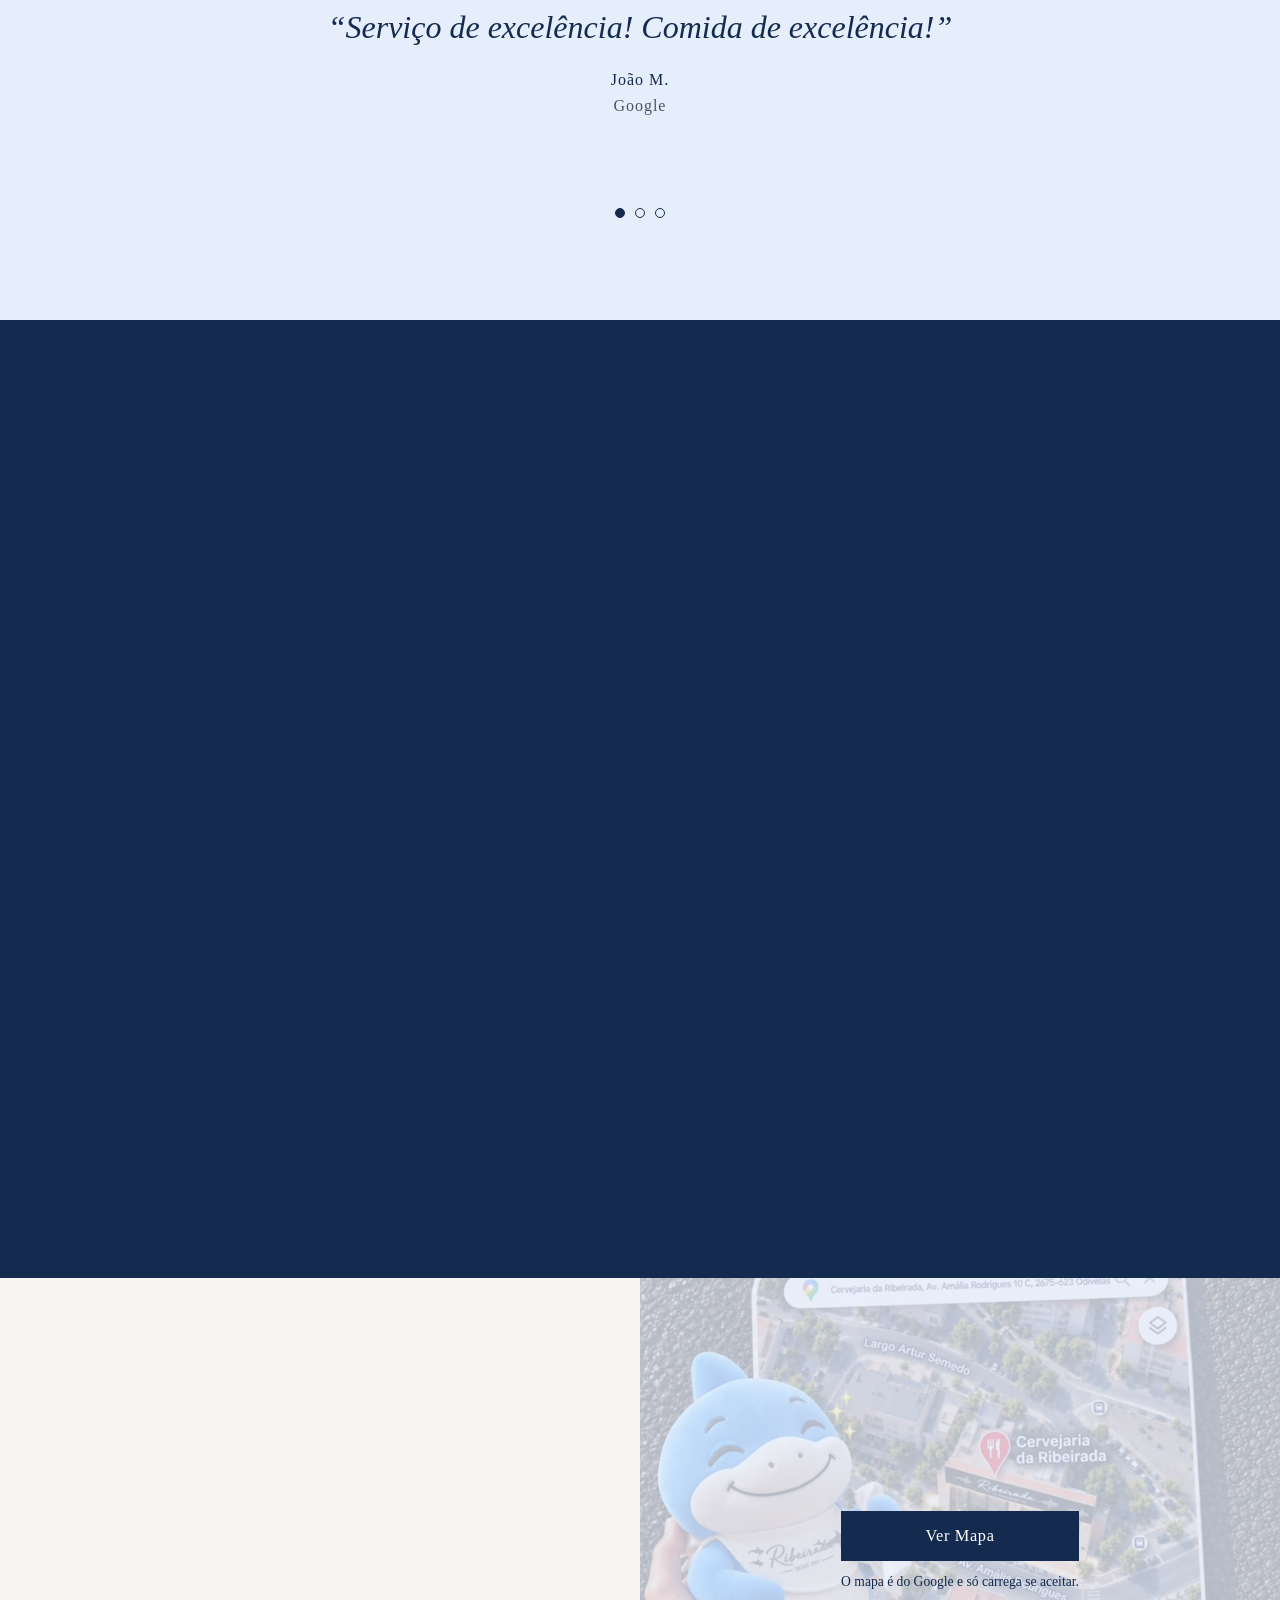
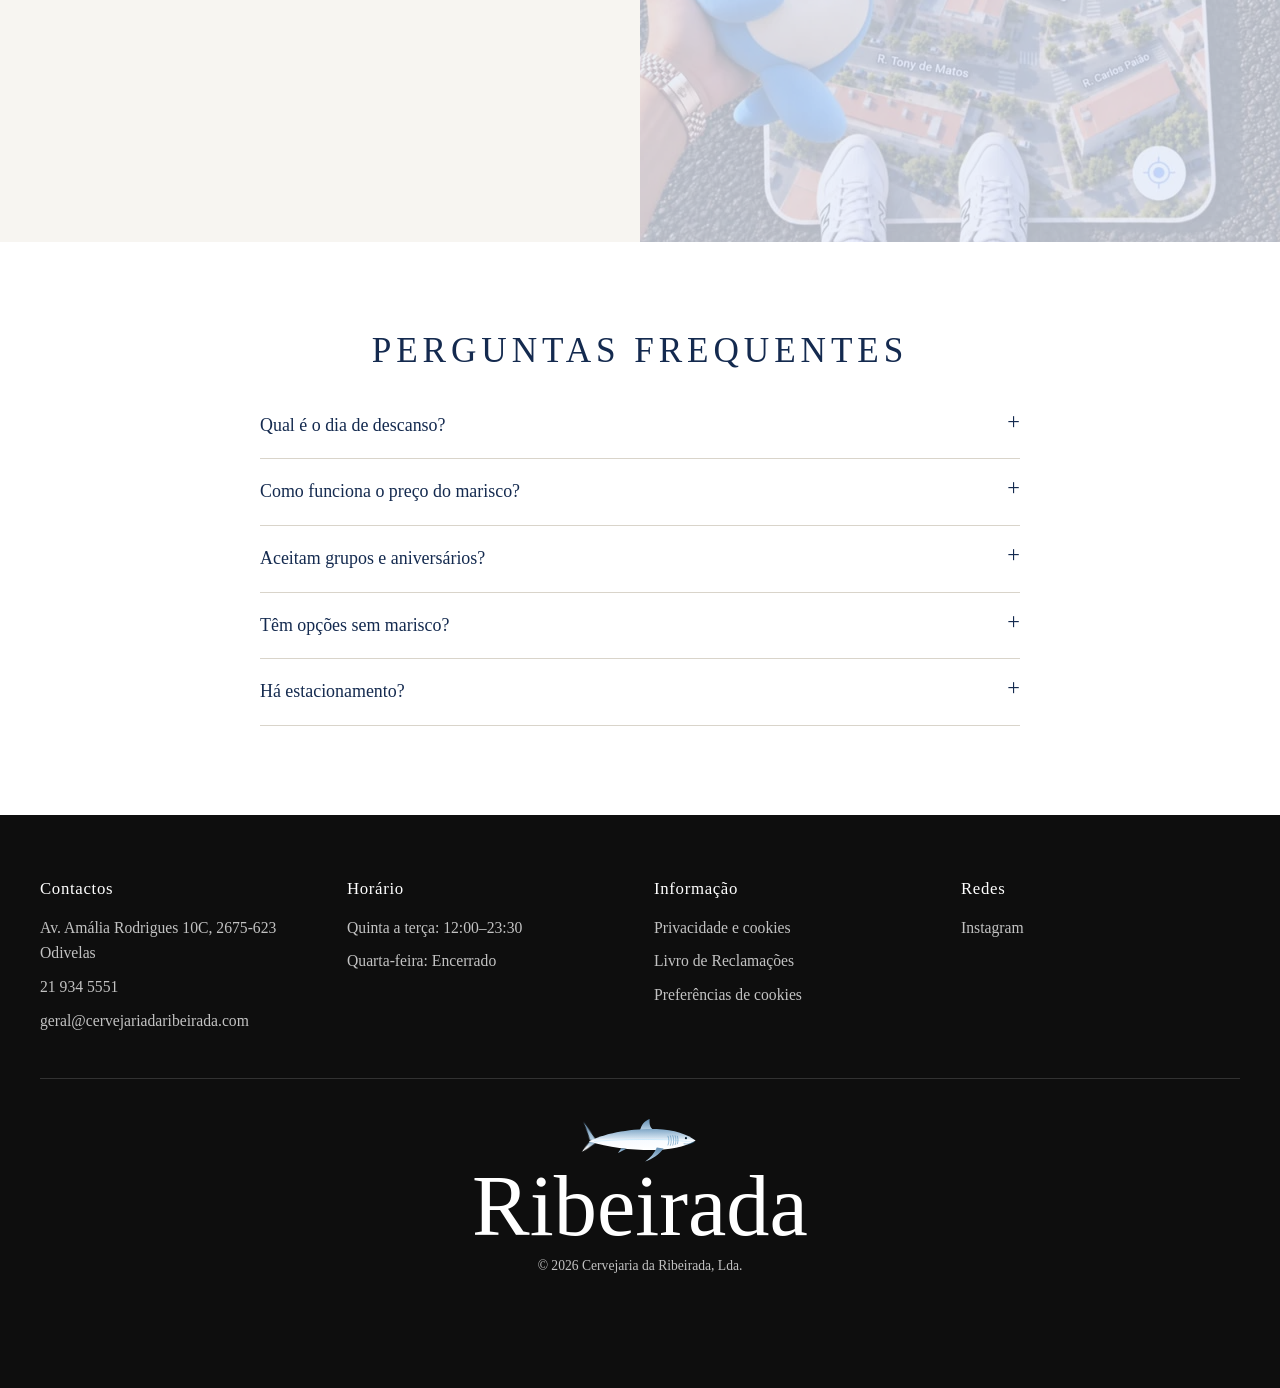
==== commit 4ce3fe4b: "v2.0: redesenho premium estilo marisqueira clássica Co-Authored-By: Claude Opus 5.5 <noreply@anthrop" ====
--- a/index.html
+++ b/index.html
@@ -1,5 +1,5 @@
 <!doctype html>
-<html lang="pt" data-theme="dark">
+<html lang="pt-PT">
 <head>
 <meta charset="utf-8">
 <meta http-equiv="Content-Security-Policy" content="default-src 'self'; script-src 'self'; style-src 'self' https://fonts.googleapis.com; font-src 'self' https://fonts.gstatic.com; img-src 'self' data: https:; media-src 'self' https:; frame-src https://www.google.com https://maps.google.com; connect-src 'self' https:; base-uri 'self'; form-action 'self' https://wa.me">
@@ -7,7 +7,7 @@
 <meta name="viewport" content="width=device-width, initial-scale=1, viewport-fit=cover">
 <title>Cervejaria da Ribeirada — Marisco em Odivelas desde 2001</title>
 <meta name="description" content="Marisco vivo do viveiro, cozinha portuguesa e adega em Odivelas desde 2001. 4,2★ em 1747 críticas Google. Reservas: 21 934 5551.">
-<meta name="theme-color" content="#060c17">
+<meta name="theme-color" content="#142a4f">
 <meta name="robots" content="index,follow">
 <link rel="canonical" href="https://francobrito2010-png.github.io/cervejaria-ribeirada-demo/">
 <meta property="og:type" content="restaurant">
@@ -23,143 +23,139 @@
 <link rel="icon" href="img/logo.svg">
 <link rel="preconnect" href="https://fonts.googleapis.com">
 <link rel="preconnect" href="https://fonts.gstatic.com" crossorigin>
-<link rel="stylesheet" href="https://fonts.googleapis.com/css2?family=Allura&family=Cormorant+Garamond:ital,wght@0,500;0,600;1,500&family=Manrope:wght@400;500;600;700&display=swap">
-<link rel="stylesheet" href="css/styles.css?v=1.3">
-<link rel="preload" as="image" href="img/hero-poster.webp" fetchpriority="high">
+<link rel="stylesheet" href="https://fonts.googleapis.com/css2?family=Allura&family=Cormorant+Garamond:ital,wght@0,500;0,600;1,500&family=EB+Garamond:ital,wght@0,400;0,500;1,400&display=swap">
+<link rel="stylesheet" href="css/styles.css?v=2.0">
 <script type="application/ld+json">
 {"@context":"https://schema.org","@type":"Restaurant","name":"Cervejaria da Ribeirada","url":"https://francobrito2010-png.github.io/cervejaria-ribeirada-demo/","image":"https://francobrito2010-png.github.io/cervejaria-ribeirada-demo/img/og.jpg","telephone":"+351219345551","email":"geral@cervejariadaribeirada.com","servesCuisine":["Marisco","Portuguesa"],"priceRange":"€€","acceptsReservations":"True","foundingDate":"2001","address":{"@type":"PostalAddress","streetAddress":"Av. Amália Rodrigues 10C","postalCode":"2675-623","addressLocality":"Odivelas","addressCountry":"PT"},"geo":{"@type":"GeoCoordinates","latitude":38.7970342,"longitude":-9.1808891},"openingHoursSpecification":[{"@type":"OpeningHoursSpecification","dayOfWeek":["Monday","Tuesday","Thursday","Friday","Saturday","Sunday"],"opens":"12:00","closes":"23:30"}],"aggregateRating":{"@type":"AggregateRating","ratingValue":"4.2","reviewCount":"1747"},"sameAs":["https://www.instagram.com/cervejariadaribeirada/"]}
 </script>
 </head>
 <body>
+<!-- Tubarão branco (símbolo da casa), reutilizado no site -->
+<svg width="0" height="0" class="defs" aria-hidden="true">
+  <defs>
+    <linearGradient id="sharkSkin" x1="0" y1="0" x2="0" y2="1"><stop offset="0" stop-color="#7fa6c6"/><stop offset=".42" stop-color="#cfe0ee"/><stop offset=".55" stop-color="#f7fbff"/><stop offset="1" stop-color="#ffffff"/></linearGradient>
+    <linearGradient id="sharkFin" x1="0" y1="0" x2="0" y2="1"><stop offset="0" stop-color="#5f8bb0"/><stop offset="1" stop-color="#b9d2e6"/></linearGradient>
+    <symbol id="sharkSym" viewBox="0 0 600 220">
+      <path d="M300 56 C 308 28 324 8 348 0 C 346 26 350 44 368 55 Z" fill="url(#sharkFin)"/>
+      <path d="M142 96 L 134 78 L 160 93 Z" fill="url(#sharkFin)"/>
+      <g class="shark__tail"><path d="M78 104 C 56 80 30 46 6 22 C 30 62 42 92 50 110 Z" fill="url(#sharkFin)"/><path d="M50 114 C 38 134 28 152 16 172 C 46 152 64 132 80 120 Z" fill="url(#sharkSkin)"/></g>
+      <path d="M44 112 C 120 70 262 46 384 50 C 470 53 540 78 578 108 C 552 128 478 152 384 155 C 270 158 150 142 44 112 Z" fill="url(#sharkSkin)"/>
+      <path d="M384 142 C 372 170 352 194 326 212 C 362 202 398 176 418 148 Z" fill="url(#sharkFin)"/>
+      <path d="M206 146 L 190 170 L 232 149 Z" fill="url(#sharkFin)"/>
+      <path d="M70 112 C 170 104 300 100 430 104 C 480 106 530 112 566 116" fill="none" stroke="#5cc4ff" stroke-width="1.6" opacity=".6"/>
+      <path d="M440 86 C 446 100 446 116 440 130 M452 84 C 458 99 458 117 452 132 M464 83 C 470 98 470 116 464 131 M476 84 C 481 98 481 114 476 128 M487 86 C 491 98 491 112 487 124" fill="none" stroke="#2f77ab" stroke-width="2.4" stroke-linecap="round"/>
+      <path d="M520 124 C 538 128 556 124 572 114" fill="none" stroke="#2f77ab" stroke-width="2.2" stroke-linecap="round"/>
+      <circle cx="530" cy="96" r="5.5" fill="#06121f"/><circle cx="531.6" cy="94.4" r="1.6" fill="#5cc4ff"/>
+    </symbol>
+  </defs>
+</svg>
+
 <a class="skip" href="#main" data-i18n="skip">Saltar para o conteúdo</a>
-
-<div class="faixa" aria-label="Destaques"><div class="faixa__track" id="faixa"></div></div>
 
 <header class="hdr" id="hdr">
   <button class="hdr__burger" id="burger" aria-label="Abrir menu" aria-expanded="false" aria-controls="drawer"><span></span><span></span><span></span></button>
-  <nav class="hdr__nav" id="nav" aria-label="Principal"></nav>
-  <a class="hdr__logo" href="#top" aria-label="Cervejaria da Ribeirada — início"><span class="wordmark">Ribeirada</span><span class="hdr__since" data-i18n="since">Desde 2001</span></a>
+  <nav class="hdr__nav hdr__nav--l" aria-label="Principal">
+    <a href="#carta" data-i18n="nCarta">A Carta</a>
+    <a href="#casa" data-i18n="nCasa">A Casa</a>
+  </nav>
+  <a class="hdr__logo" href="#top" aria-label="Cervejaria da Ribeirada — início">
+    <svg class="hdr__shark" viewBox="0 0 600 220" aria-hidden="true"><use href="#sharkSym"/></svg>
+    <span class="wordmark">Ribeirada</span>
+  </a>
+  <nav class="hdr__nav hdr__nav--r" aria-label="Secundário">
+    <a href="#criticas" data-i18n="nCriticas">Críticas</a>
+    <a href="#contacto" data-i18n="nContacto">Contactos</a>
+  </nav>
   <div class="hdr__acts">
-    <div class="lang" id="lang" role="group" aria-label="Língua">
-      <button data-lang="pt" aria-pressed="true">PT</button><button data-lang="en" aria-pressed="false">EN</button><button data-lang="es" aria-pressed="false">ES</button>
-    </div>
-    <button class="icon-btn" id="themeBtn" aria-label="Mudar para modo claro" title="Modo claro/escuro">◐</button>
-    <a class="btn btn--sm btn--accent hdr__cta" href="#reservas" data-i18n="book">Reservar</a>
+    <div class="lang" role="group" aria-label="Língua"><button data-lang="pt" aria-pressed="true">PT</button><button data-lang="en" aria-pressed="false">EN</button><button data-lang="es" aria-pressed="false">ES</button></div>
+    <a class="btn btn--line hdr__cta" href="#reservas" data-i18n="book">Reservar</a>
   </div>
 </header>
 
 <aside class="drawer" id="drawer" aria-hidden="true">
   <div class="drawer__panel" role="dialog" aria-label="Menu">
     <button class="drawer__close" id="drawerClose" aria-label="Fechar menu">✕</button>
-    <nav id="drawerNav"></nav>
-    <div class="lang lang--drawer" role="group" aria-label="Língua">
-      <button data-lang="pt" aria-pressed="true">Português</button><button data-lang="en" aria-pressed="false">English</button><button data-lang="es" aria-pressed="false">Español</button>
-    </div>
+    <nav id="drawerNav">
+      <a href="#carta" data-i18n="nCarta">A Carta</a>
+      <a href="#casa" data-i18n="nCasa">A Casa</a>
+      <a href="#criticas" data-i18n="nCriticas">Críticas</a>
+      <a href="#reservas" data-i18n="nReservas">Reservas</a>
+      <a href="#contacto" data-i18n="nContacto">Contactos</a>
+    </nav>
+    <div class="lang lang--drawer" role="group" aria-label="Língua"><button data-lang="pt" aria-pressed="true">Português</button><button data-lang="en" aria-pressed="false">English</button><button data-lang="es" aria-pressed="false">Español</button></div>
   </div>
 </aside>
 
 <main id="main">
-  <section class="hero" id="top" aria-label="Cervejaria da Ribeirada">
-    <div class="hero__bg" aria-hidden="true"></div>
-    <video class="hero__video" id="heroVideo" src="img/hero.mp4?v=1.3" poster="img/hero-poster.webp" autoplay muted loop playsinline preload="auto" width="720" height="1280" aria-label="O nome Ribeirada mergulha no mar, seguido da sala, do marisco e da adega"></video>
-    <div class="hero__over">
-      <p class="eyebrow"><span class="stars" aria-hidden="true">★</span> <span id="heroRating">4,2 · 1747 críticas Google</span></p>
-      <div class="hero__ctas"><a class="btn btn--accent" href="#reservas" data-i18n="bookTable">Reservar mesa</a><a class="btn btn--glass" href="#carta" data-i18n="seeMenu">Ver a carta</a></div>
-    </div>
-    <a class="hero__down" href="#intro" aria-label="Descer"><span aria-hidden="true">↓</span></a>
-  </section>
-
-  <section class="intro" id="intro">
-    <h1 id="heroTitulo">O mar chega vivo à sua mesa.</h1>
-    <p id="heroTexto" class="hero__lead">Marisco do viveiro, cozinha portuguesa de tacho e uma adega à altura. Em Odivelas, desde 2001.</p>
-    <p class="hero__open" id="openNow"></p>
-  </section>
-
+  <!-- HERO: vídeo em plano completo; o título aparece depois do nome mergulhar -->
+  <section class="hero" id="top" aria-labelledby="heroT">
+    <video class="hero__video" id="heroVideo" poster="img/hero-poster.webp" autoplay muted loop playsinline preload="auto" aria-label="O nome Ribeirada mergulha no mar, seguido da sala, do marisco e da adega"></video>
+    <div class="hero__content">
+      <p class="eyebrow" data-i18n="heroK">Marisqueira em Odivelas desde 2001</p>
+      <h1 id="heroT" class="hero__title">Cervejaria da Ribeirada</h1>
+      <p class="hero__lead" id="heroTexto">Marisco vivo do nosso viveiro, cozinha portuguesa e uma adega à altura.</p>
+      <a class="btn btn--navy" href="#reservas" data-i18n="bookTable">Reservar Mesa</a>
+    </div>
+  </section>
+
+  <!-- Blocos alternados texto / foto -->
+  <section class="split split--stone" id="casa">
+    <div class="split__txt">
+      <h2 data-i18n="s1T">O melhor marisco de Odivelas, desde 2001</h2>
+      <p data-i18n="s1P">Há mais de vinte anos que servimos a Ribeirada com marisco fresco, escolhido vivo no nosso viveiro, e a cozinha portuguesa que se come em casa. Uma casa de família, onde se vem celebrar, partilhar e voltar.</p>
+      <a class="btn btn--navy" href="#carta" data-i18n="seeMenu">Ver a Carta</a>
+    </div>
+    <div class="split__img"><img src="img/marisco-cozido.webp" alt="Sapateiras cozidas da Cervejaria da Ribeirada" width="640" height="640" loading="lazy" decoding="async"></div>
+  </section>
+
+  <section class="split split--navy split--rev">
+    <div class="split__img"><img src="img/viveiro.webp" alt="O viveiro de marisco vivo" width="640" height="640" loading="lazy" decoding="async"></div>
+    <div class="split__txt">
+      <h2 data-i18n="s2T">Do viveiro para a mesa</h2>
+      <p data-i18n="s2P">Lavagante azul, santola, sapateira e carabineiro: escolhe-se vivo, coze-se na hora e serve-se simples, como deve ser. Ao peso, ao preço do dia.</p>
+      <a class="btn btn--white" href="#reservas" data-i18n="bookTable">Reservar Mesa</a>
+    </div>
+  </section>
+
+  <section class="split split--stone">
+    <div class="split__txt">
+      <h2 data-i18n="s3T">Uma adega à altura do mar</h2>
+      <p data-i18n="s3P">Garrafeira climatizada com vinhos portugueses escolhidos para acompanhar marisco, peixe e os pratos de tacho da casa. Peça a nossa sugestão.</p>
+      <a class="btn btn--navy" href="#c-adega" data-i18n="seeWine">Ver a Adega</a>
+    </div>
+    <div class="split__img"><img src="img/assado.webp" alt="Mesa posta junto à garrafeira" width="640" height="640" loading="lazy" decoding="async"></div>
+  </section>
+
+  <!-- A CARTA -->
   <section class="carta" id="carta" aria-labelledby="cartaT">
-    <svg class="carta__waves" aria-hidden="true" viewBox="0 0 1200 120" preserveAspectRatio="none"><path d="M0 60 Q 75 20 150 60 T 300 60 T 450 60 T 600 60 T 750 60 T 900 60 T 1050 60 T 1200 60" /><path d="M0 90 Q 75 50 150 90 T 300 90 T 450 90 T 600 90 T 750 90 T 900 90 T 1050 90 T 1200 90" /></svg>
-    <div class="carta__bubbles" aria-hidden="true"><i></i><i></i><i></i><i></i><i></i><i></i><i></i></div>
-
     <div class="carta__card">
-      <span class="carta__corner carta__corner--tl" aria-hidden="true"></span><span class="carta__corner carta__corner--tr" aria-hidden="true"></span>
-      <span class="carta__corner carta__corner--bl" aria-hidden="true"></span><span class="carta__corner carta__corner--br" aria-hidden="true"></span>
-
       <header class="carta__head">
-        <svg class="shark" viewBox="0 0 600 220" role="img" aria-label="Tubarão branco, símbolo da Ribeirada">
-          <defs>
-            <linearGradient id="sharkSkin" x1="0" y1="0" x2="0" y2="1">
-              <stop offset="0" stop-color="#7fa6c6"/><stop offset=".42" stop-color="#cfe0ee"/><stop offset=".55" stop-color="#f7fbff"/><stop offset="1" stop-color="#ffffff"/>
-            </linearGradient>
-            <linearGradient id="sharkFin" x1="0" y1="0" x2="0" y2="1"><stop offset="0" stop-color="#5f8bb0"/><stop offset="1" stop-color="#b9d2e6"/></linearGradient>
-          </defs>
-          <g class="shark__body">
-            <path class="shark__fin" d="M300 56 C 308 28 324 8 348 0 C 346 26 350 44 368 55 Z" fill="url(#sharkFin)"/>
-            <path class="shark__fin" d="M142 96 L 134 78 L 160 93 Z" fill="url(#sharkFin)"/>
-            <path class="shark__tail" d="M78 104 C 56 80 30 46 6 22 C 30 62 42 92 50 110 Z" fill="url(#sharkFin)"/>
-            <path class="shark__tail" d="M50 114 C 38 134 28 152 16 172 C 46 152 64 132 80 120 Z" fill="url(#sharkSkin)"/>
-            <path d="M44 112 C 120 70 262 46 384 50 C 470 53 540 78 578 108 C 552 128 478 152 384 155 C 270 158 150 142 44 112 Z" fill="url(#sharkSkin)"/>
-            <path class="shark__fin" d="M384 142 C 372 170 352 194 326 212 C 362 202 398 176 418 148 Z" fill="url(#sharkFin)"/>
-            <path d="M206 146 L 190 170 L 232 149 Z" fill="url(#sharkFin)"/>
-            <path class="shark__line" d="M70 112 C 170 104 300 100 430 104 C 480 106 530 112 566 116" />
-            <path class="shark__gill" d="M440 86 C 446 100 446 116 440 130 M452 84 C 458 99 458 117 452 132 M464 83 C 470 98 470 116 464 131 M476 84 C 481 98 481 114 476 128 M487 86 C 491 98 491 112 487 124" />
-            <path class="shark__mouth" d="M520 124 C 538 128 556 124 572 114" />
-            <circle cx="530" cy="96" r="5.5" fill="#06121f"/><circle cx="531.6" cy="94.4" r="1.6" fill="#5cc4ff"/>
-          </g>
-        </svg>
-        <p class="kicker" data-i18n="k2">A carta</p>
-        <h2 id="cartaT" class="carta__title" data-i18n="h2">Carta do Mar</h2>
-        <p class="carta__sub" data-i18n="cartaSub">Do viveiro para a mesa · Odivelas · Desde 2001</p>
-        <div class="rope" aria-hidden="true"></div>
+        <svg class="shark" viewBox="0 0 600 220" role="img" aria-label="Tubarão branco, símbolo da Ribeirada"><use href="#sharkSym"/></svg>
+        <h2 id="cartaT" class="carta__title" data-i18n="h2">A Carta</h2>
+        <p class="carta__sub" data-i18n="cartaSub">Do viveiro para a mesa · Desde 2001</p>
       </header>
-
       <nav class="carta__nav" id="chips" aria-label="Secções da carta"></nav>
-
       <div class="carta__special" id="special"></div>
       <div class="carta__cols" id="menuList"></div>
-
-      <footer class="carta__foot">
-        <p data-i18n="demoPrices">Preços indicativos nesta proposta — a confirmar com a casa. Informe-nos de alergias ou intolerâncias.</p>
-        <a class="btn btn--accent" href="#reservas" data-i18n="bookTable">Reservar mesa</a>
-      </footer>
-    </div>
-  </section>
-
-  <section class="sec story" id="historia">
-    <div class="story__img"><img src="img/mar.webp" alt="Barco de pesca ao amanhecer" width="640" height="640" loading="lazy" decoding="async"></div>
-    <div class="story__txt">
-      <p class="kicker" data-i18n="k3">Desde 2001</p>
-      <h2 data-i18n="h3">Mais de 20 anos a servir Odivelas</h2>
-      <p data-i18n="p3">Abrimos em 2001 na Ribeirada com uma ideia simples: marisco fresco, vivo no nosso viveiro, e a cozinha portuguesa que se come em casa. Hoje continuamos iguais no que importa.</p>
-      <ul class="facts">
-        <li><strong>2001</strong><span data-i18n="f1">a abrir portas</span></li>
-        <li><strong>4,2★</strong><span data-i18n="f2">no Google</span></li>
-        <li><strong>1747</strong><span data-i18n="f3">críticas de clientes</span></li>
-      </ul>
-    </div>
-  </section>
-
-  <section class="sec sec--soft" id="galeria">
-    <div class="sec__head"><p class="kicker" data-i18n="k4">A casa</p><h2 data-i18n="h4">Sala, viveiro e adega</h2></div>
-    <div class="gal" id="gal"></div>
-  </section>
-
-  <section class="sec" id="reels">
-    <div class="sec__head"><p class="kicker">Instagram</p><h2 data-i18n="h5">Veja-nos em movimento</h2></div>
-    <div class="reels" id="reelList"></div>
-  </section>
-
-  <section class="sec sec--soft" id="criticas">
-    <div class="sec__head"><p class="kicker" data-i18n="k6">O que dizem</p><h2><span class="big-rating">4,2</span> <span class="stars" aria-hidden="true">★★★★☆</span></h2><p class="muted" data-i18n="p6">Média de 1747 críticas no Google Maps.</p></div>
-    <div class="quotes" id="quotes"></div>
-  </section>
-
-  <section class="sec" id="reservas">
-    <div class="book">
-      <div class="book__intro">
-        <p class="kicker" data-i18n="k7">Reservas</p>
-        <h2 data-i18n="h7">Guarde a sua mesa</h2>
-        <p class="muted" data-i18n="p7">Escolha o dia e a hora. Ao fim de semana a sala enche — reserve com antecedência.</p>
-        <a class="btn btn--ghost btn--block" id="callBtn" href="tel:+351219345551"><span data-i18n="call">Ligar</span>&nbsp;21 934 5551</a>
-      </div>
+      <p class="carta__foot" data-i18n="demoPrices">Preços indicativos nesta proposta — a confirmar com a casa. Informe-nos de alergias ou intolerâncias.</p>
+    </div>
+  </section>
+
+  <!-- Críticas -->
+  <section class="quotes" id="criticas" aria-labelledby="critT">
+    <p class="eyebrow eyebrow--navy" id="critT"><span id="ratingLine">4,2 ★ · 1747 críticas Google</span></p>
+    <div class="quotes__track" id="quotes" aria-live="polite"></div>
+    <div class="quotes__dots" id="qDots" role="tablist" aria-label="Críticas"></div>
+  </section>
+
+  <!-- Galeria -->
+  <section class="gal" id="galeria" aria-label="Galeria"><div class="gal__row" id="gal"></div></section>
+
+  <!-- Reservas -->
+  <section class="book" id="reservas" aria-labelledby="bookT">
+    <div class="book__inner">
+      <h2 id="bookT" data-i18n="h7">Reservas</h2>
+      <p class="book__lead" data-i18n="p7">Escolha o dia e a hora. Ao fim de semana a sala enche — reserve com antecedência.</p>
       <form class="book__form" id="bookForm" novalidate>
         <label><span data-i18n="fDate">Dia</span><input type="date" id="fDate" required></label>
         <label><span data-i18n="fTime">Hora</span><select id="fTime" required></select></label>
@@ -167,22 +163,24 @@
         <label><span data-i18n="fName">Nome</span><input type="text" id="fName" autocomplete="name" required maxlength="60"></label>
         <label class="full"><span data-i18n="fNote">Observações (opcional)</span><input type="text" id="fNote" maxlength="140" data-i18n-ph="fNotePh" placeholder="Aniversário, cadeira de bebé, alergias…"></label>
         <p class="form-err full" id="fErr" role="alert" hidden></p>
-        <button class="btn btn--accent btn--block full" type="submit" id="fSend" data-i18n="fSend">Pedir reserva</button>
+        <button class="btn btn--white full" type="submit" data-i18n="fSend">Pedir Reserva</button>
       </form>
-    </div>
-  </section>
-
-  <section class="sec sec--soft" id="faq">
-    <div class="sec__head"><h2 data-i18n="h8">Perguntas frequentes</h2></div>
-    <div class="faq" id="faqList"></div>
-  </section>
-
-  <section class="sec" id="contacto">
-    <div class="sec__head"><p class="kicker" data-i18n="k9">Visite-nos</p><h2 data-i18n="h9">Na Ribeirada, em Odivelas</h2></div>
-    <div class="contact">
-      <div class="contact__info" id="contactInfo"></div>
-      <div class="map" id="map"><button class="btn btn--ghost" id="mapBtn" data-i18n="showMap">Ver mapa</button><p class="muted small" data-i18n="mapNote">O mapa é do Google e só carrega se aceitar.</p></div>
-    </div>
+      <p class="book__call"><span data-i18n="orCall">Ou ligue-nos:</span> <a href="tel:+351219345551">21 934 5551</a></p>
+    </div>
+  </section>
+
+  <!-- Contactos -->
+  <section class="info" id="contacto" aria-labelledby="infoT">
+    <div class="info__txt">
+      <h2 id="infoT" data-i18n="h9">Visite-nos</h2>
+      <div id="contactInfo"></div>
+    </div>
+    <div class="map" id="map"><button class="btn btn--navy" id="mapBtn" data-i18n="showMap">Ver Mapa</button><p class="small" data-i18n="mapNote">O mapa é do Google e só carrega se aceitar.</p></div>
+  </section>
+
+  <section class="faq" id="faq" aria-labelledby="faqT">
+    <h2 id="faqT" data-i18n="h8">Perguntas Frequentes</h2>
+    <div class="faq__list" id="faqList"></div>
   </section>
 </main>
 
@@ -191,30 +189,29 @@
     <div><h3 data-i18n="ftC">Contactos</h3><ul id="ftrContact"></ul></div>
     <div><h3 data-i18n="ftH">Horário</h3><ul id="ftrHours"></ul></div>
     <div><h3 data-i18n="ftI">Informação</h3><ul>
-      <li><a href="https://www.instagram.com/cervejariadaribeirada/" target="_blank" rel="noopener">Instagram</a></li>
       <li><a href="privacidade.html" data-i18n="ftP">Privacidade e cookies</a></li>
       <li><a href="https://www.livroreclamacoes.pt/" target="_blank" rel="noopener">Livro de Reclamações</a></li>
       <li><button class="linklike" id="cookiePrefs" data-i18n="ftCk">Preferências de cookies</button></li>
     </ul></div>
+    <div><h3 data-i18n="ftS">Redes</h3><ul><li><a href="https://www.instagram.com/cervejariadaribeirada/" target="_blank" rel="noopener">Instagram</a></li></ul></div>
   </div>
-  <a href="#top" class="ftr__logo wordmark" aria-label="Voltar ao topo">Ribeirada</a>
-  <p class="small muted" id="ftrLegal"></p>
+  <a href="#top" class="ftr__brand" aria-label="Voltar ao topo"><svg viewBox="0 0 600 220" aria-hidden="true"><use href="#sharkSym"/></svg><span class="wordmark">Ribeirada</span></a>
+  <p class="ftr__legal" id="ftrLegal"></p>
 </footer>
 
-<a class="fab hide" id="fab" href="#reservas"><span aria-hidden="true">☎</span> <span data-i18n="book">Reservar</span></a>
-
-<dialog class="modal" id="modal" aria-label="Detalhe do prato"><div id="modalBody"></div></dialog>
-<dialog class="modal modal--sm" id="bookDone" aria-label="Pedido de reserva"><div id="bookDoneBody"></div></dialog>
+<a class="fab hide" id="fab" href="#reservas" data-i18n="book">Reservar</a>
+
+<dialog class="modal" id="bookDone" aria-label="Pedido de reserva"><div id="bookDoneBody"></div></dialog>
 <div class="lb" id="lb" hidden><button class="lb__x" id="lbX" aria-label="Fechar">✕</button><button class="lb__nav lb__prev" id="lbPrev" aria-label="Anterior">‹</button><figure><img id="lbImg" alt=""><figcaption id="lbCap"></figcaption></figure><button class="lb__nav lb__next" id="lbNext" aria-label="Seguinte">›</button></div>
 
 <div class="cookies" id="cookies" hidden role="dialog" aria-label="Cookies">
   <p data-i18n="ckTxt">Usamos apenas armazenamento essencial. O mapa do Google só carrega se aceitar.</p>
-  <div><button class="btn btn--ghost btn--sm" id="ckNo" data-i18n="ckNo">Recusar</button><button class="btn btn--accent btn--sm" id="ckYes" data-i18n="ckYes">Aceitar</button></div>
+  <div><button class="btn btn--line-navy btn--sm" id="ckNo" data-i18n="ckNo">Recusar</button><button class="btn btn--navy btn--sm" id="ckYes" data-i18n="ckYes">Aceitar</button></div>
 </div>
 
 <noscript><div class="noscript">Cervejaria da Ribeirada · Av. Amália Rodrigues 10C, Odivelas · Reservas: 21 934 5551 · 12:00–23:30 (encerrado à quarta)</div></noscript>
 
-<script src="data.js?v=1.3"></script>
-<script src="js/app.js?v=1.3"></script>
+<script src="data.js?v=2.0"></script>
+<script src="js/app.js?v=2.0"></script>
 </body>
 </html>
--- a/css/styles.css
+++ b/css/styles.css
@@ -1,400 +1,290 @@
-/* ================= TOKENS — Cervejaria da Ribeirada (azul oceano, do logótipo) ================= */
+/* =====================================================================
+   Cervejaria da Ribeirada — v2 (estilo clássico de marisqueira premium)
+   Azul-marinho + pedra + branco. Títulos em maiúsculas espaçadas.
+   ===================================================================== */
 :root {
-  --accent: #5cc4ff;          /* azul brilhante do logótipo */
-  --accent-ink: #03121f;
-  --silver: #c9d6e3;
-  --bg: #060c17;
-  --soft: #0a1424;
-  --card: #0e1a2e;
-  --ink: #eaf2fa;
-  --muted: #9db0c6;
-  --line: #1b2b44;
+  --navy: #142a4f;
+  --navy-2: #0e1f3c;
+  --stone: #f7f5f1;
+  --ice: #e6eefc;
+  --white: #ffffff;
+  --ink: #1d2433;
+  --slate: #475467;
+  --line: #d9d4ca;
+  --night: #0e0e0e;
+  --sky: #5cc4ff;
   --f-title: "Cormorant Garamond", Georgia, serif;
-  --f-text: "Manrope", system-ui, -apple-system, "Segoe UI", sans-serif;
+  --f-text: "EB Garamond", Georgia, "Times New Roman", serif;
   --f-logo: "Allura", "Cormorant Garamond", cursive;
-  --r: 16px;
-  --shadow: 0 14px 40px rgb(0 0 0 / .45);
-  --glow: 0 0 0 1px rgb(92 196 255 / .18), 0 10px 40px rgb(92 196 255 / .12);
+  --hdr: 84px;
   --max: 1200px;
-  --hdr: 72px;
-  color-scheme: dark;
-}
-:root[data-theme="light"] {
-  --accent: #0b6fb0; --accent-ink: #ffffff; --silver: #3c5470;
-  --bg: #f7f9fb; --soft: #edf2f7; --card: #ffffff; --ink: #0b1626; --muted: #4b5d73; --line: #dbe3ec;
-  --shadow: 0 12px 30px rgb(10 30 60 / .08); --glow: 0 0 0 1px var(--line), var(--shadow);
   color-scheme: light;
 }
 
 /* ================= BASE ================= */
 *, *::before, *::after { box-sizing: border-box; }
-html { scroll-behavior: smooth; scroll-padding-top: calc(var(--hdr) + 12px); -webkit-text-size-adjust: 100%; }
-body { margin: 0; background: var(--bg); color: var(--ink); font: 17px/1.65 var(--f-text); overflow-x: hidden; }
+html { scroll-behavior: smooth; scroll-padding-top: calc(var(--hdr) + 8px); -webkit-text-size-adjust: 100%; }
+body { margin: 0; background: var(--white); color: var(--slate); font: 400 18px/1.65 var(--f-text); overflow-x: hidden; }
 body.lock { overflow: hidden; }
 img, video { max-width: 100%; display: block; }
 a { color: inherit; }
-h1, h2, h3 { font-family: var(--f-title); font-weight: 600; line-height: 1.08; letter-spacing: -.01em; margin: 0 0 .4em; }
-h1 { font-size: clamp(2.6rem, 6.4vw, 5rem); }
-h2 { font-size: clamp(2rem, 4vw, 3.1rem); }
-h3 { font-size: 1.45rem; }
-p { margin: 0 0 1em; }
-.muted { color: var(--muted); }
-.small { font-size: .86rem; }
-.kicker { text-transform: uppercase; letter-spacing: .18em; font-size: .74rem; font-weight: 700; color: var(--accent); margin-bottom: .8em; }
-.wordmark { font-family: var(--f-logo); font-weight: 400; letter-spacing: .01em; line-height: 1; color: var(--ink); text-shadow: 0 0 18px rgb(92 196 255 / .35); }
-:root[data-theme="light"] .wordmark { text-shadow: none; color: #0b2c4d; }
-:focus-visible { outline: 3px solid var(--accent); outline-offset: 3px; border-radius: 6px; }
-.skip { position: absolute; left: -999px; top: 8px; z-index: 100; background: var(--ink); color: var(--bg); padding: 10px 14px; border-radius: 8px; }
+h1, h2, h3 { font-family: var(--f-title); font-weight: 500; line-height: 1.15; margin: 0 0 .6em; text-transform: uppercase; letter-spacing: .14em; color: var(--navy); }
+h2 { font-size: clamp(1.6rem, 3vw, 2.2rem); }
+p { margin: 0 0 1.1em; }
+.small { font-size: .85rem; }
+.defs { position: absolute; width: 0; height: 0; overflow: hidden; }
+.wordmark { font-family: var(--f-logo); font-weight: 400; letter-spacing: 0; text-transform: none; line-height: 1; }
+:focus-visible { outline: 2px solid var(--sky); outline-offset: 3px; }
+.skip { position: absolute; left: -999px; top: 8px; z-index: 100; background: var(--navy); color: #fff; padding: 10px 14px; }
 .skip:focus { left: 8px; }
-.linklike { background: none; border: 0; padding: 0; color: inherit; font: inherit; text-decoration: underline; cursor: pointer; }
-.stars { color: #f5c451; letter-spacing: .08em; }
-
-/* ================= BOTÕES ================= */
-.btn { display: inline-flex; align-items: center; justify-content: center; gap: 8px; min-height: 50px; padding: 0 24px; border-radius: 999px; border: 1.5px solid transparent; font: 700 .95rem var(--f-text); text-decoration: none; cursor: pointer; transition: transform .15s, background .2s, color .2s, border-color .2s, box-shadow .2s; white-space: nowrap; }
-.btn:hover { transform: translateY(-1px); }
-.btn--accent { background: var(--accent); color: var(--accent-ink); box-shadow: 0 8px 28px rgb(92 196 255 / .25); }
-.btn--accent:hover { filter: brightness(1.08); }
-.btn--ghost { border-color: color-mix(in srgb, var(--ink) 40%, transparent); background: transparent; color: var(--ink); }
-.btn--ghost:hover { background: var(--ink); color: var(--bg); border-color: var(--ink); }
-.btn--sm { min-height: 42px; padding: 0 18px; font-size: .88rem; }
-.btn--block { width: 100%; }
-.icon-btn { width: 44px; height: 44px; border-radius: 50%; border: 1px solid var(--line); background: var(--card); color: var(--ink); font-size: 1.2rem; cursor: pointer; }
-
-/* ================= FAIXA ANIMADA ================= */
-.faixa { background: linear-gradient(90deg, #0a2340, #0d3a63, #0a2340); color: #dff1ff; overflow: hidden; font-size: .8rem; font-weight: 600; letter-spacing: .03em; }
-.faixa__track { display: flex; width: max-content; animation: faixa 40s linear infinite; }
-.faixa__track span, .faixa__dup { display: inline-flex; }
-.faixa__track span span, .faixa__track > span { padding: 8px 26px; }
-.faixa__track > span::before, .faixa__dup > span::before { content: "◆"; color: var(--accent); font-size: .6rem; margin-right: 26px; opacity: .7; align-self: center; }
-.faixa:hover .faixa__track { animation-play-state: paused; }
-@keyframes faixa { to { transform: translateX(-50%); } }
+.linklike { background: none; border: 0; padding: 0; color: inherit; font: inherit; cursor: pointer; }
+.eyebrow { margin: 0 0 14px; font-family: var(--f-title); font-weight: 600; font-size: .95rem; letter-spacing: .28em; text-transform: uppercase; }
+.eyebrow--navy { color: var(--navy); }
+
+/* ================= BOTÕES (rectangulares, sem cantos) ================= */
+.btn { display: inline-flex; align-items: center; justify-content: center; min-height: 50px; padding: 0 30px; border: 1px solid transparent; border-radius: 0; font: 500 1.02rem var(--f-text); letter-spacing: .04em; text-decoration: none; cursor: pointer; transition: background .25s, color .25s, border-color .25s; white-space: nowrap; }
+.btn--navy { background: var(--navy); color: #fff; }
+.btn--navy:hover { background: var(--navy-2); }
+.btn--white { background: #fff; color: var(--navy); }
+.btn--white:hover { background: var(--ice); }
+.btn--line { border-color: rgb(255 255 255 / .7); color: #fff; background: transparent; }
+.btn--line:hover { background: #fff; color: var(--navy); }
+.btn--line-navy { border-color: var(--navy); color: var(--navy); background: transparent; }
+.btn--line-navy:hover { background: var(--navy); color: #fff; }
+.btn--sm { min-height: 42px; padding: 0 18px; font-size: .95rem; }
 
 /* ================= CABEÇALHO ================= */
-.hdr { position: sticky; top: 0; z-index: 40; height: var(--hdr); display: grid; grid-template-columns: 1fr auto 1fr; align-items: center; gap: 12px; padding: 0 max(16px, calc((100vw - var(--max)) / 2)); background: color-mix(in srgb, var(--bg) 86%, transparent); backdrop-filter: blur(14px); -webkit-backdrop-filter: blur(14px); border-bottom: 1px solid var(--line); transition: height .2s; }
-.hdr--small { --hdr: 60px; }
-.hdr__logo { justify-self: center; display: flex; flex-direction: column; align-items: center; text-decoration: none; }
-.hdr__logo .wordmark { font-size: 2.3rem; }
-.hdr__since { font-size: .58rem; letter-spacing: .32em; text-transform: uppercase; color: var(--muted); margin-top: -2px; }
-.hdr--small .hdr__since { display: none; }
-.hdr__nav { display: flex; gap: 2px; align-items: center; }
-.hdr__nav a { white-space: nowrap; padding: 10px 12px; border-radius: 10px; text-decoration: none; font-weight: 600; font-size: .92rem; transition: background .15s, color .15s; }
-.hdr__nav a:hover, .hdr__nav a.on { background: var(--soft); color: var(--accent); }
-.hdr__acts { justify-self: end; display: flex; gap: 8px; align-items: center; }
-.hdr__burger { display: none; width: 44px; height: 44px; border: 0; background: none; cursor: pointer; padding: 11px 9px; flex-direction: column; justify-content: space-between; }
-.hdr__burger span { display: block; height: 2px; background: var(--ink); border-radius: 2px; }
-.lang { display: flex; border: 1px solid var(--line); border-radius: 999px; overflow: hidden; }
-.lang button { min-width: 38px; min-height: 36px; border: 0; background: transparent; color: var(--muted); font: 700 .74rem var(--f-text); cursor: pointer; }
-.lang button[aria-pressed="true"] { background: var(--accent); color: var(--accent-ink); }
-
-/* Drawer (telemóvel) */
-.drawer { position: fixed; inset: 0; z-index: 60; background: rgb(0 0 0 / .55); opacity: 0; visibility: hidden; transition: .2s; }
+.hdr { position: sticky; top: 0; z-index: 40; height: var(--hdr); display: grid; grid-template-columns: 1fr auto 1fr; align-items: center; gap: 24px; padding: 0 max(20px, calc((100vw - var(--max)) / 2)); background: var(--navy); color: #fff; }
+.hdr__nav { display: flex; gap: 36px; align-items: center; }
+.hdr__nav--l { justify-content: flex-end; grid-column: 1; grid-row: 1; padding-right: 8px; }
+.hdr__nav--r { justify-content: flex-start; grid-column: 3; grid-row: 1; padding-left: 8px; }
+.hdr__nav a { text-decoration: none; font-size: 1.02rem; letter-spacing: .03em; padding: 6px 0; border-bottom: 1px solid transparent; transition: border-color .2s; }
+.hdr__nav a:hover { border-bottom-color: rgb(255 255 255 / .7); }
+.hdr__logo { grid-column: 2; grid-row: 1; display: flex; flex-direction: column; align-items: center; text-decoration: none; color: #fff; }
+.hdr__shark { width: 74px; height: auto; margin-bottom: -4px; }
+.hdr__logo .wordmark { font-size: 1.9rem; }
+.hdr__acts { position: absolute; right: max(20px, calc((100vw - var(--max)) / 2 - 140px)); top: 50%; transform: translateY(-50%); display: flex; gap: 14px; align-items: center; }
+.lang { display: flex; gap: 2px; }
+.lang button { min-width: 34px; min-height: 34px; border: 0; background: transparent; color: rgb(255 255 255 / .6); font: 500 .85rem var(--f-text); letter-spacing: .08em; cursor: pointer; }
+.lang button[aria-pressed="true"] { color: #fff; text-decoration: underline; text-underline-offset: 5px; }
+.hdr__burger { display: none; grid-column: 1; grid-row: 1; justify-self: start; width: 44px; height: 44px; border: 0; background: none; cursor: pointer; padding: 12px 9px; flex-direction: column; justify-content: space-between; }
+.hdr__burger span { display: block; height: 1.5px; background: #fff; }
+
+/* Drawer */
+.drawer { position: fixed; inset: 0; z-index: 60; background: rgb(0 0 0 / .5); opacity: 0; visibility: hidden; transition: .25s; }
 .drawer.open { opacity: 1; visibility: visible; }
-.drawer__panel { position: absolute; inset: 0 auto 0 0; width: min(86vw, 360px); background: var(--bg); padding: 72px 20px 24px; overflow-y: auto; transform: translateX(-100%); transition: transform .25s ease; border-right: 1px solid var(--line); }
+.drawer__panel { position: absolute; inset: 0 auto 0 0; width: min(86vw, 380px); background: var(--navy); color: #fff; padding: 84px 28px 28px; overflow-y: auto; transform: translateX(-100%); transition: transform .3s ease; }
 .drawer.open .drawer__panel { transform: none; }
-.drawer__close { position: absolute; top: 14px; right: 14px; width: 44px; height: 44px; border: 0; background: var(--soft); color: var(--ink); border-radius: 50%; font-size: 1.1rem; cursor: pointer; }
-.drawer nav > a { display: block; padding: 14px 4px; font-family: var(--f-title); font-size: 1.6rem; font-weight: 600; text-decoration: none; border-bottom: 1px solid var(--line); }
-.drawer .btn { margin-top: 20px; width: 100%; }
-.lang--drawer { margin-top: 24px; width: 100%; }
-.lang--drawer button { flex: 1; min-height: 46px; font-size: .85rem; }
-
-/* ================= HERO (vídeo em plano completo, centrado) ================= */
-.hero { position: relative; height: calc(100svh - var(--hdr) - 34px); min-height: 520px; max-height: 1100px; overflow: hidden; isolation: isolate; background: #02080f; display: grid; place-items: end center; }
-.hero__bg { position: absolute; inset: -40px; z-index: -2; background: url("../img/hero-poster.webp") center / cover; filter: blur(40px) brightness(.45) saturate(1.2); }
-.hero__video { position: absolute; inset: 0; z-index: -1; width: 100%; height: 100%; object-fit: contain; object-position: center; background: transparent; }
-.hero::after { content: ""; position: absolute; inset: auto 0 0 0; height: 38%; z-index: -1; background: linear-gradient(0deg, rgb(2 8 15 / .85), transparent); pointer-events: none; }
-.hero__over { display: flex; flex-direction: column; align-items: center; gap: 14px; padding: 0 16px 56px; width: min(560px, 100%); text-align: center; color: #fff; }
-.hero__over .eyebrow { background: rgb(6 12 23 / .55); border-color: rgb(255 255 255 / .18); color: #fff; backdrop-filter: blur(8px); -webkit-backdrop-filter: blur(8px); }
-.hero__ctas { justify-content: center; width: 100%; }
-.btn--glass { background: rgb(255 255 255 / .12); color: #fff; border-color: rgb(255 255 255 / .45); backdrop-filter: blur(8px); -webkit-backdrop-filter: blur(8px); }
-.btn--glass:hover { background: #fff; color: #06121f; }
-.hero__down { position: absolute; bottom: 12px; left: 50%; transform: translateX(-50%); width: 44px; height: 32px; display: grid; place-items: center; color: rgb(255 255 255 / .75); text-decoration: none; font-size: 1.1rem; animation: bob 2s ease-in-out infinite; }
-@keyframes bob { 50% { transform: translate(-50%, 5px); } }
-/* Telemóveis (ecrã alto): o vídeo ocupa o ecrã todo */
-@media (max-aspect-ratio: 11/16) { .hero__video { object-fit: cover; } }
-.intro { padding: clamp(48px, 7vw, 88px) 16px clamp(24px, 4vw, 40px); text-align: center; max-width: 820px; margin: 0 auto; }
-.intro .hero__lead { margin: 0 auto; }
-.intro .hero__open { justify-content: center; }
-.hero__lead { font-size: clamp(1.05rem, 1.6vw, 1.25rem); max-width: 560px; color: var(--muted); }
-.eyebrow { display: inline-flex; gap: 6px; align-items: center; padding: 6px 14px; border-radius: 999px; border: 1px solid var(--line); background: color-mix(in srgb, var(--card) 70%, transparent); font-size: .82rem; font-weight: 600; }
-.hero__ctas { display: flex; gap: 12px; flex-wrap: wrap; margin-top: 8px; }
-.hero__open { margin-top: 18px; font-size: .9rem; color: var(--muted); display: flex; align-items: center; gap: 8px; }
-.hero__open .dot { width: 9px; height: 9px; border-radius: 50%; background: #34d399; box-shadow: 0 0 0 4px rgb(52 211 153 / .2); }
-.hero__open .dot--off { background: #f87171; box-shadow: 0 0 0 4px rgb(248 113 113 / .2); }
-
-/* ================= SECÇÕES ================= */
-.sec { padding: clamp(64px, 9vw, 112px) max(16px, calc((100vw - var(--max)) / 2)); }
-.sec--soft { background: var(--soft); }
-.sec__head { margin-bottom: 32px; max-width: 700px; }
-.rv { opacity: 0; transform: translateY(16px); transition: opacity .6s ease, transform .6s ease; }
-.rv.in { opacity: 1; transform: none; }
-
-/* Destaques */
-.grid { display: grid; grid-template-columns: repeat(3, 1fr); gap: 20px; }
-.card { display: flex; flex-direction: column; text-align: left; padding: 0; border: 1px solid var(--line); border-radius: var(--r); background: var(--card); color: var(--ink); font: inherit; cursor: pointer; overflow: hidden; transition: transform .2s, box-shadow .2s, border-color .2s; }
-.card:hover { transform: translateY(-4px); box-shadow: var(--glow); border-color: color-mix(in srgb, var(--accent) 40%, var(--line)); }
-.card__img { position: relative; aspect-ratio: 1; background: var(--soft); overflow: hidden; }
-.card__img img { width: 100%; height: 100%; object-fit: cover; transition: transform .5s; }
-.card:hover .card__img img { transform: scale(1.05); }
-.card__body { display: flex; justify-content: space-between; align-items: baseline; gap: 10px; padding: 16px 18px 18px; }
-.card__name { font-family: var(--f-title); font-size: 1.35rem; font-weight: 600; line-height: 1.15; }
-.card__price { font-weight: 700; color: var(--accent); white-space: nowrap; font-size: .92rem; }
-
-/* Carta */
-.chips { display: flex; gap: 8px; overflow-x: auto; padding-bottom: 6px; margin-bottom: 24px; scrollbar-width: none; }
-.chips::-webkit-scrollbar { display: none; }
-.chip { flex: none; min-height: 44px; padding: 0 18px; border-radius: 999px; border: 1px solid var(--line); background: var(--card); color: var(--ink); font: 600 .92rem var(--f-text); cursor: pointer; }
-.chip[aria-selected="true"] { background: var(--accent); color: var(--accent-ink); border-color: var(--accent); }
-.menu-list { max-width: 820px; min-height: 260px; }
-.menu-note { color: var(--muted); font-style: italic; margin-bottom: 14px; }
-.menu-row { display: flex; align-items: baseline; gap: 12px; padding: 14px 0; border-bottom: 1px solid var(--line); }
-.menu-row__n { font-family: var(--f-title); font-size: 1.3rem; font-weight: 600; }
-.menu-row__dots { flex: 1; border-bottom: 1px dotted color-mix(in srgb, var(--muted) 55%, transparent); transform: translateY(-4px); min-width: 20px; }
-.menu-row__p { font-weight: 700; color: var(--accent); white-space: nowrap; }
-.demo-note { margin-top: 22px; }
-
-/* História */
-.story { display: grid; grid-template-columns: .9fr 1.1fr; gap: clamp(28px, 5vw, 64px); align-items: center; }
-.story__img img { width: 100%; aspect-ratio: 1; object-fit: cover; border-radius: var(--r); box-shadow: var(--shadow); }
-.facts { list-style: none; padding: 0; margin: 28px 0 0; display: grid; grid-template-columns: repeat(3, 1fr); gap: 12px; }
-.facts li { border: 1px solid var(--line); border-radius: var(--r); padding: 16px; background: var(--card); }
-.facts strong { display: block; font-family: var(--f-title); font-size: 2rem; color: var(--accent); line-height: 1; margin-bottom: 4px; }
-.facts span { font-size: .84rem; color: var(--muted); }
-
-/* Galeria */
-.gal { display: grid; grid-template-columns: repeat(3, 1fr); gap: 12px; }
-.gal__item { position: relative; padding: 0; border: 0; border-radius: var(--r); overflow: hidden; cursor: zoom-in; aspect-ratio: 1; background: var(--card); color: #fff; }
-.gal__item img { width: 100%; height: 100%; object-fit: cover; transition: transform .5s; }
-.gal__item:hover img { transform: scale(1.05); }
-.gal__item span { position: absolute; left: 12px; bottom: 10px; font-weight: 700; font-size: .85rem; text-shadow: 0 1px 8px rgb(0 0 0 / .8); }
-
-/* Reels */
-.reels { display: grid; grid-template-columns: repeat(4, 1fr); gap: 14px; }
-.reel { position: relative; display: block; aspect-ratio: 9 / 16; border-radius: var(--r); overflow: hidden; background: var(--card); text-decoration: none; color: #fff; border: 1px solid var(--line); }
-.reel img { width: 100%; height: 100%; object-fit: cover; transition: transform .5s; }
-.reel:hover img { transform: scale(1.04); }
-.reel::after { content: ""; position: absolute; inset: 0; background: linear-gradient(180deg, transparent 50%, rgb(0 0 0 / .75)); }
-.reel__play { position: absolute; top: 50%; left: 50%; z-index: 1; width: 58px; height: 58px; margin: -29px 0 0 -29px; border-radius: 50%; display: grid; place-items: center; background: rgb(255 255 255 / .2); backdrop-filter: blur(6px); font-size: 1.3rem; }
-.reel__t { position: absolute; left: 14px; right: 14px; bottom: 14px; z-index: 1; font-weight: 700; font-size: .92rem; line-height: 1.3; }
-
-/* Críticas */
-.big-rating { font-size: 1.4em; color: var(--accent); }
-.quotes { display: grid; grid-template-columns: repeat(3, 1fr); gap: 18px; }
-.quote { margin: 0; padding: 26px; border-radius: var(--r); background: var(--card); border: 1px solid var(--line); }
-.quote p { font-family: var(--f-title); font-size: 1.35rem; font-style: italic; line-height: 1.35; }
-.quote footer { font-size: .85rem; color: var(--muted); }
-
-/* Reservas */
-.book { display: grid; grid-template-columns: .9fr 1.1fr; gap: clamp(24px, 5vw, 64px); align-items: start; padding: clamp(24px, 4vw, 48px); border-radius: 24px; background: linear-gradient(140deg, #0b2a4a, var(--card) 60%); border: 1px solid var(--line); box-shadow: var(--glow); }
-:root[data-theme="light"] .book { background: linear-gradient(140deg, #e3f0fb, var(--card) 60%); }
-.book__intro .btn { margin-top: 8px; }
-.book__form { display: grid; grid-template-columns: 1fr 1fr; gap: 14px; }
-.book__form label { display: flex; flex-direction: column; gap: 6px; font-size: .84rem; font-weight: 700; color: var(--muted); }
+.drawer__close { position: absolute; top: 18px; right: 18px; width: 44px; height: 44px; border: 1px solid rgb(255 255 255 / .3); background: none; color: #fff; font-size: 1rem; cursor: pointer; }
+.drawer nav a { display: block; padding: 16px 0; font-family: var(--f-title); font-size: 1.4rem; letter-spacing: .16em; text-transform: uppercase; text-decoration: none; border-bottom: 1px solid rgb(255 255 255 / .15); }
+.lang--drawer { margin-top: 28px; flex-wrap: wrap; }
+.lang--drawer button { min-height: 44px; padding: 0 10px; font-size: .95rem; }
+
+/* ================= HERO ================= */
+.hero { position: relative; height: calc(100svh - var(--hdr)); min-height: 520px; max-height: 1000px; overflow: hidden; isolation: isolate; display: grid; place-items: center; text-align: center; color: #fff; background: #031018; }
+.hero__video { position: absolute; inset: 0; z-index: -2; width: 100%; height: 100%; object-fit: cover; }
+.hero::after { content: ""; position: absolute; inset: 0; z-index: -1; background: rgb(4 12 24 / .38); opacity: 0; animation: veil 1s ease 3.4s forwards; }
+.hero__content { max-width: 860px; padding: 0 20px; opacity: 0; transform: translateY(12px); animation: rise 1.2s ease 3.6s forwards; }
+.hero .eyebrow { color: #fff; }
+.hero__title { color: #fff; font-size: clamp(2rem, 5.4vw, 3.6rem); letter-spacing: .12em; margin-bottom: .35em; text-shadow: 0 2px 30px rgb(0 0 0 / .35); }
+.hero__lead { font-size: clamp(1.05rem, 1.6vw, 1.2rem); max-width: 620px; margin: 0 auto 28px; }
+@keyframes veil { to { opacity: 1; } }
+@keyframes rise { to { opacity: 1; transform: none; } }
+
+/* ================= BLOCOS TEXTO / FOTO ================= */
+.split { display: grid; grid-template-columns: 1fr 1fr; min-height: 520px; }
+.split__txt { display: flex; flex-direction: column; align-items: center; justify-content: center; text-align: center; padding: clamp(48px, 7vw, 96px) clamp(24px, 6vw, 88px); }
+.split__txt p { max-width: 520px; }
+.split__img { position: relative; min-height: 360px; }
+.split__img img { position: absolute; inset: 0; width: 100%; height: 100%; object-fit: cover; }
+.split--stone .split__txt { background: var(--stone); }
+.split--navy .split__txt { background: var(--navy); color: rgb(255 255 255 / .88); }
+.split--navy h2 { color: #fff; }
+
+/* ================= A CARTA ================= */
+.carta { background: var(--navy); padding: clamp(56px, 8vw, 110px) 16px; }
+.carta__card { position: relative; max-width: 1040px; margin: 0 auto; background: var(--stone); padding: clamp(36px, 6vw, 72px) clamp(20px, 6vw, 72px) clamp(32px, 5vw, 56px); outline: 1px solid rgb(20 42 79 / .25); outline-offset: -14px; }
+.carta__head { text-align: center; margin-bottom: 26px; }
+.shark { display: block; width: min(300px, 70%); height: auto; margin: 0 auto 10px; overflow: visible; filter: drop-shadow(0 10px 16px rgb(20 42 79 / .25)); animation: swim 7s ease-in-out infinite; }
+.shark__tail { transform-box: view-box; transform-origin: 78px 112px; animation: tail 1.8s ease-in-out infinite; }
+@keyframes swim { 0%, 100% { transform: translateX(-10px) rotate(-1deg); } 50% { transform: translate(10px, -5px) rotate(1deg); } }
+@keyframes tail { 0%, 100% { transform: rotate(-7deg); } 50% { transform: rotate(7deg); } }
+.carta__title { font-size: clamp(2rem, 4vw, 2.8rem); margin-bottom: .2em; }
+.carta__sub { margin: 0; font-style: italic; color: var(--slate); }
+.carta__nav { display: flex; flex-wrap: wrap; justify-content: center; gap: 4px 26px; padding: 16px 0; margin: 0 0 34px; border-block: 1px solid var(--line); }
+.carta__nav a { text-decoration: none; font-family: var(--f-title); font-weight: 600; font-size: .95rem; letter-spacing: .2em; text-transform: uppercase; color: var(--navy); padding: 8px 0; border-bottom: 1px solid transparent; }
+.carta__nav a:hover { border-bottom-color: var(--navy); }
+.carta__special { text-align: center; padding: 26px 20px; margin: 0 auto 40px; max-width: 640px; border: 1px solid var(--navy); position: relative; }
+.carta__special:empty { display: none; }
+.sp__k { margin: 0 0 6px; font-family: var(--f-title); font-weight: 600; font-size: .8rem; letter-spacing: .26em; text-transform: uppercase; color: var(--slate); }
+.sp__t { margin: 0 0 6px; font-size: 1.5rem; }
+.sp__d { margin: 0 0 8px; }
+.sp__p { margin: 0; color: var(--navy); font-weight: 500; }
+.carta__cols { display: grid; grid-template-columns: 1fr 1fr; gap: 48px 72px; }
+.cs { scroll-margin-top: calc(var(--hdr) + 20px); }
+.cs__head { text-align: center; margin-bottom: 10px; }
+.cs__head h3 { font-size: 1.3rem; letter-spacing: .22em; margin: 0; }
+.cs__head::after { content: ""; display: block; width: 40px; height: 1px; background: var(--navy); margin: 10px auto 0; }
+.cs__nota { text-align: center; font-style: italic; font-size: .95rem; margin: 6px 0 4px; }
+.cs__list { list-style: none; margin: 0; padding: 0; }
+.cs__list li { padding: 10px 0; }
+.it__row { display: flex; align-items: baseline; gap: 10px; }
+.it__n { color: var(--ink); font-size: 1.12rem; }
+.it__dots { flex: 1; min-width: 14px; border-bottom: 1px dotted #a49c8e; transform: translateY(-5px); }
+.it__p { color: var(--navy); white-space: nowrap; font-size: 1.02rem; }
+.it__sub { display: flex; flex-wrap: wrap; gap: 8px; align-items: baseline; font-style: italic; font-size: .92rem; margin-top: 1px; }
+.selo { font-style: normal; font-family: var(--f-title); font-weight: 600; font-size: .7rem; letter-spacing: .16em; text-transform: uppercase; color: var(--navy); border: 1px solid var(--navy); padding: 1px 7px; }
+.carta__foot { margin: 40px 0 0; text-align: center; font-style: italic; font-size: .9rem; }
+
+/* ================= CRÍTICAS ================= */
+.quotes { background: var(--ice); text-align: center; padding: clamp(56px, 8vw, 104px) 20px; }
+.quotes__track { max-width: 820px; margin: 0 auto; min-height: 180px; display: grid; }
+.quote { grid-area: 1 / 1; margin: 0; opacity: 0; visibility: hidden; transition: opacity .6s; }
+.quote.on { opacity: 1; visibility: visible; }
+.quote p { font-family: var(--f-title); font-style: italic; font-size: clamp(1.4rem, 3vw, 2rem); line-height: 1.35; color: var(--navy); margin-bottom: 18px; }
+.quote footer { font-size: 1rem; letter-spacing: .06em; }
+.quote cite { font-style: normal; display: block; color: var(--navy); font-weight: 500; }
+.quotes__dots { display: flex; gap: 10px; justify-content: center; margin-top: 22px; }
+.quotes__dots button { width: 10px; height: 10px; padding: 0; border-radius: 50%; border: 1px solid var(--navy); background: transparent; cursor: pointer; position: relative; }
+.quotes__dots button::before { content: ""; position: absolute; inset: -17px; }
+.quotes__dots button[aria-selected="true"] { background: var(--navy); }
+
+/* ================= GALERIA ================= */
+.gal__row { display: grid; grid-template-columns: repeat(6, 1fr); }
+.gal__item { padding: 0; border: 0; aspect-ratio: 1; overflow: hidden; cursor: zoom-in; background: var(--navy); }
+.gal__item img { width: 100%; height: 100%; object-fit: cover; transition: transform .6s, opacity .3s; }
+.gal__item:hover img { transform: scale(1.05); opacity: .9; }
+
+/* ================= RESERVAS ================= */
+.book { background: var(--navy); color: rgb(255 255 255 / .88); padding: clamp(64px, 9vw, 110px) 20px; text-align: center; }
+.book__inner { max-width: 720px; margin: 0 auto; }
+.book h2 { color: #fff; }
+.book__lead { margin-bottom: 32px; }
+.book__form { display: grid; grid-template-columns: 1fr 1fr; gap: 18px 20px; text-align: left; }
+.book__form label { display: flex; flex-direction: column; gap: 6px; font-family: var(--f-title); font-weight: 600; font-size: .8rem; letter-spacing: .2em; text-transform: uppercase; color: rgb(255 255 255 / .7); }
 .book__form .full { grid-column: 1 / -1; }
-.book__form input, .book__form select { min-height: 50px; padding: 0 14px; border-radius: 12px; border: 1px solid var(--line); background: var(--bg); color: var(--ink); font: 500 1rem var(--f-text); width: 100%; }
-.book__form input:focus, .book__form select:focus { outline: 2px solid var(--accent); outline-offset: 1px; }
-.form-err { margin: 0; color: #fca5a5; font-weight: 600; font-size: .9rem; }
-:root[data-theme="light"] .form-err { color: #b91c1c; }
+.book__form input, .book__form select { min-height: 50px; padding: 0 2px; border: 0; border-bottom: 1px solid rgb(255 255 255 / .45); border-radius: 0; background: transparent; color: #fff; font: 400 1.1rem var(--f-text); width: 100%; color-scheme: dark; }
+.book__form select option { color: var(--ink); }
+.book__form input::placeholder { color: rgb(255 255 255 / .4); }
+.book__form input:focus, .book__form select:focus { outline: none; border-bottom-color: #fff; }
+.book__form .btn { margin-top: 10px; width: 100%; }
+.form-err { margin: 0; color: #ffd0d0; }
+.book__call { margin: 26px 0 0; }
+.book__call a { color: #fff; }
+
+/* Modal da reserva */
+.modal { width: min(500px, 94vw); max-height: 92vh; padding: 0; border: 0; border-radius: 0; background: var(--stone); color: var(--slate); overflow: auto; }
+.modal::backdrop { background: rgb(4 12 24 / .7); }
+.modal__x { float: right; margin: 12px; width: 44px; height: 44px; border: 1px solid var(--line); background: none; color: var(--navy); cursor: pointer; }
+.modal__pad { padding: 32px 30px; }
+.modal h3 { font-size: 1.4rem; }
 .book-sum { list-style: none; padding: 0; margin: 0 0 18px; }
-.book-sum li { display: flex; justify-content: space-between; gap: 12px; padding: 10px 0; border-bottom: 1px dashed var(--line); }
-.book-sum li span:first-child { color: var(--muted); }
-.book-msg { background: var(--soft); border-radius: 12px; padding: 12px 14px; font-size: .9rem; white-space: pre-line; }
-
-/* FAQ */
-.faq { max-width: 820px; }
+.book-sum li { display: flex; justify-content: space-between; gap: 12px; padding: 9px 0; border-bottom: 1px solid var(--line); }
+.book-sum li span:last-child { color: var(--navy); }
+.book-msg { background: #fff; padding: 12px 14px; font-size: .95rem; white-space: pre-line; border-left: 2px solid var(--navy); }
+.modal .btn { width: 100%; }
+.modal .note { margin-top: 14px; font-size: .88rem; font-style: italic; }
+
+/* ================= CONTACTOS ================= */
+.info { display: grid; grid-template-columns: 1fr 1fr; background: var(--stone); }
+.info__txt { padding: clamp(48px, 7vw, 96px) clamp(24px, 6vw, 88px); text-align: center; }
+.info__txt a { color: var(--navy); }
+.hours { list-style: none; padding: 0; margin: 18px auto 22px; max-width: 360px; }
+.hours li { display: flex; justify-content: space-between; gap: 12px; padding: 9px 0; border-bottom: 1px solid var(--line); }
+.hours li.today { color: var(--navy); font-weight: 500; }
+.info__btns { display: flex; gap: 12px; justify-content: center; flex-wrap: wrap; margin-top: 8px; }
+.open-now { display: inline-flex; align-items: center; gap: 8px; font-style: italic; margin: 0 0 6px; }
+.open-now .dot { width: 8px; height: 8px; border-radius: 50%; background: #2f9e6e; }
+.open-now .dot--off { background: #c0504d; }
+.map { position: relative; min-height: 420px; display: grid; place-content: center; gap: 10px; text-align: center; background: var(--ice) url("../img/localizacao.webp") center / cover; isolation: isolate; color: var(--navy); }
+.map::before { content: ""; position: absolute; inset: 0; z-index: -1; background: rgb(230 238 252 / .78); }
+.map iframe { position: absolute; inset: 0; width: 100%; height: 100%; border: 0; }
+
+/* ================= FAQ ================= */
+.faq { padding: clamp(56px, 7vw, 96px) 20px; text-align: center; }
+.faq__list { max-width: 760px; margin: 0 auto; text-align: left; }
 .faq details { border-bottom: 1px solid var(--line); }
-.faq summary { padding: 20px 0; font-weight: 700; cursor: pointer; list-style: none; display: flex; justify-content: space-between; gap: 16px; }
-.faq summary::after { content: "+"; font-size: 1.5rem; line-height: 1; color: var(--accent); }
+.faq summary { padding: 18px 0; cursor: pointer; list-style: none; display: flex; justify-content: space-between; gap: 16px; color: var(--navy); font-size: 1.12rem; }
+.faq summary::after { content: "+"; font-size: 1.4rem; line-height: 1; }
 .faq details[open] summary::after { content: "–"; }
 .faq summary::-webkit-details-marker { display: none; }
-.faq details p { color: var(--muted); }
-
-/* Contacto */
-.contact { display: grid; grid-template-columns: 1fr 1.3fr; gap: 28px; align-items: start; }
-.contact__info a { text-decoration: none; }
-.hours { list-style: none; padding: 0; margin: 0 0 22px; max-width: 380px; }
-.hours li { display: flex; justify-content: space-between; gap: 12px; padding: 10px 0; border-bottom: 1px dashed var(--line); }
-.hours li.today { color: var(--accent); font-weight: 700; }
-.contact__btns { display: flex; gap: 10px; flex-wrap: wrap; }
-.map { min-height: 360px; border-radius: var(--r); background: var(--card) url("../img/localizacao.webp") center / cover; border: 1px solid var(--line); display: grid; place-content: center; text-align: center; gap: 8px; overflow: hidden; position: relative; isolation: isolate; }
-.map::before { content: ""; position: absolute; inset: 0; z-index: -1; background: color-mix(in srgb, var(--bg) 70%, transparent); }
-.map iframe { width: 100%; height: 100%; min-height: 360px; border: 0; }
-.map:has(iframe) { display: block; }
-
-/* Rodapé */
-.ftr { background: #040912; border-top: 1px solid var(--line); padding: 64px max(16px, calc((100vw - var(--max)) / 2)) 96px; text-align: center; }
-:root[data-theme="light"] .ftr { background: var(--soft); }
-.ftr__cols { display: grid; grid-template-columns: repeat(3, 1fr); gap: 24px; text-align: left; margin-bottom: 48px; }
-.ftr h3 { font-family: var(--f-text); font-size: .74rem; text-transform: uppercase; letter-spacing: .14em; color: var(--muted); }
+
+/* ================= RODAPÉ ================= */
+.ftr { background: var(--night); color: rgb(255 255 255 / .75); padding: 64px max(20px, calc((100vw - var(--max)) / 2)) 110px; }
+.ftr__cols { display: grid; grid-template-columns: repeat(4, 1fr); gap: 28px; padding-bottom: 40px; border-bottom: 1px solid rgb(255 255 255 / .15); }
+.ftr h3 { color: #fff; font-size: 1.05rem; letter-spacing: .04em; text-transform: none; font-family: var(--f-text); margin-bottom: 12px; }
 .ftr ul { list-style: none; padding: 0; margin: 0; }
-.ftr li { padding: 5px 0; }
-.ftr a { text-decoration: none; }
-.ftr a:hover { color: var(--accent); }
-.ftr__logo { display: inline-block; font-size: clamp(4rem, 12vw, 7.5rem); margin-bottom: 10px; }
-
-/* Botão fixo de reserva (telemóvel) */
-.fab { position: fixed; right: 16px; bottom: calc(16px + env(safe-area-inset-bottom)); z-index: 45; display: none; align-items: center; gap: 8px; min-height: 54px; padding: 0 22px; border-radius: 999px; background: var(--accent); color: var(--accent-ink); font-weight: 800; text-decoration: none; box-shadow: 0 10px 30px rgb(0 0 0 / .45); transition: transform .2s, opacity .2s; }
-.fab.hide { opacity: 0; pointer-events: none; transform: translateY(12px); }
-
-/* Modal */
-.modal { width: min(880px, 94vw); max-height: 92vh; padding: 0; border: 1px solid var(--line); border-radius: 22px; background: var(--card); color: var(--ink); overflow: auto; }
-.modal--sm { width: min(480px, 94vw); }
-.modal::backdrop { background: rgb(2 6 14 / .7); backdrop-filter: blur(4px); }
-.modal__x { position: sticky; top: 10px; float: right; margin: 10px; z-index: 2; width: 44px; height: 44px; border-radius: 50%; border: 0; background: var(--bg); color: var(--ink); box-shadow: var(--shadow); cursor: pointer; }
-.modal__grid { display: grid; grid-template-columns: 1fr 1fr; }
-.modal__grid img { width: 100%; height: 100%; aspect-ratio: 1; object-fit: cover; }
-.modal__info { padding: 28px; display: flex; flex-direction: column; justify-content: center; gap: 4px; }
-.modal__info h3 { font-size: 2rem; }
-.modal__info .card__price { font-size: 1.1rem; margin-bottom: 8px; }
-.modal__pad { padding: 26px; }
+.ftr li { padding: 4px 0; font-size: .98rem; }
+.ftr a, .ftr .linklike { text-decoration: none; }
+.ftr a:hover, .ftr .linklike:hover { color: #fff; text-decoration: underline; }
+.ftr__brand { display: flex; flex-direction: column; align-items: center; margin: 40px auto 6px; width: fit-content; text-decoration: none; color: #fff; }
+.ftr__brand svg { width: 120px; height: auto; }
+.ftr__brand .wordmark { font-size: clamp(3.4rem, 9vw, 5.4rem); }
+.ftr__legal { text-align: center; font-size: .85rem; margin: 0; }
+
+/* Botão fixo (telemóvel) */
+.fab { position: fixed; left: 16px; right: 16px; bottom: calc(14px + env(safe-area-inset-bottom)); z-index: 45; display: none; align-items: center; justify-content: center; min-height: 54px; background: var(--navy); color: #fff; font: 500 1.05rem var(--f-text); letter-spacing: .06em; text-decoration: none; box-shadow: 0 10px 30px rgb(0 0 0 / .3); transition: opacity .25s, transform .25s; }
+.fab.hide { opacity: 0; pointer-events: none; transform: translateY(14px); }
 
 /* Lightbox */
-.lb { position: fixed; inset: 0; z-index: 70; background: rgb(2 6 14 / .94); display: grid; place-items: center; touch-action: pan-y; }
+.lb { position: fixed; inset: 0; z-index: 70; background: rgb(4 10 20 / .95); display: grid; place-items: center; touch-action: pan-y; }
 .lb[hidden] { display: none; }
 .lb figure { margin: 0; text-align: center; color: #fff; }
-.lb img { max-width: 92vw; max-height: 80vh; border-radius: 12px; user-select: none; }
-.lb figcaption { margin-top: 10px; font-weight: 600; }
-.lb__x, .lb__nav { position: absolute; z-index: 1; width: 48px; height: 48px; border-radius: 50%; border: 0; background: rgb(255 255 255 / .14); color: #fff; font-size: 1.6rem; cursor: pointer; }
-.lb__x { top: 16px; right: 16px; font-size: 1.1rem; }
+.lb img { max-width: 92vw; max-height: 80vh; user-select: none; }
+.lb figcaption { margin-top: 10px; font-family: var(--f-title); letter-spacing: .2em; text-transform: uppercase; }
+.lb__x, .lb__nav { position: absolute; z-index: 1; width: 48px; height: 48px; border: 1px solid rgb(255 255 255 / .3); background: none; color: #fff; font-size: 1.5rem; cursor: pointer; }
+.lb__x { top: 16px; right: 16px; font-size: 1rem; }
 .lb__prev { left: 12px; } .lb__next { right: 12px; }
 
 /* Cookies */
-.cookies { position: fixed; left: 16px; right: 16px; bottom: 16px; z-index: 50; max-width: 560px; margin-inline: auto; padding: 16px 18px; border-radius: 16px; background: var(--card); color: var(--ink); border: 1px solid var(--line); box-shadow: var(--shadow); display: flex; gap: 14px; align-items: center; justify-content: space-between; flex-wrap: wrap; font-size: .9rem; }
+.cookies { position: fixed; left: 16px; right: 16px; bottom: 16px; z-index: 50; max-width: 560px; margin-inline: auto; padding: 18px 20px; background: var(--stone); color: var(--slate); border-top: 2px solid var(--navy); box-shadow: 0 10px 40px rgb(0 0 0 / .25); display: flex; gap: 14px; align-items: center; justify-content: space-between; flex-wrap: wrap; font-size: .98rem; }
 .cookies[hidden] { display: none; }
 .cookies p { margin: 0; flex: 1 1 260px; }
 .cookies div { display: flex; gap: 8px; }
 .noscript { padding: 14px; text-align: center; background: #fde68a; color: #111; }
-
-/* Página legal */
-.legal { max-width: 820px; margin: 0 auto; }
-
-/* ================= TELEMÓVEL ================= */
-@media (max-width: 1020px) {
-  .hdr { grid-template-columns: auto 1fr auto; }
+.legal { max-width: 820px; margin: 0 auto; padding: 48px 20px; }
+
+/* Aparecer ao fazer scroll */
+.rv { opacity: 0; transform: translateY(14px); transition: opacity .8s ease, transform .8s ease; }
+.rv.in { opacity: 1; transform: none; }
+
+/* ================= RESPONSIVO ================= */
+@media (max-width: 1100px) {
+  .hdr__acts .lang { display: none; }
+  .hdr__acts { right: 20px; }
+}
+@media (max-width: 900px) {
+  :root { --hdr: 68px; }
+  .hdr { grid-template-columns: 1fr auto 1fr; }
   .hdr__nav { display: none; }
   .hdr__burger { display: flex; }
-  .hdr__cta, .hdr__acts .lang { display: none; }
-  .fab { display: inline-flex; }
-  .grid { grid-template-columns: repeat(2, 1fr); }
-  .reels { grid-template-columns: repeat(2, 1fr); }
-  .quotes { grid-template-columns: 1fr; }
-  .contact, .book, .story { grid-template-columns: 1fr; }
-}
-@media (max-width: 760px) {
-  .hero__ctas { flex-wrap: nowrap; } .hero__ctas .btn { flex: 1 1 0; padding: 0 12px; }
-  .gal { grid-template-columns: repeat(2, 1fr); }
-  .modal__grid { grid-template-columns: 1fr; }
-  .modal__grid img { max-height: 46vh; }
-}
-@media (max-width: 600px) {
-  body { font-size: 16.5px; }
+  .hdr__shark { width: 56px; }
+  .hdr__logo .wordmark { font-size: 1.55rem; }
+  .hdr__acts { position: static; transform: none; grid-column: 3; grid-row: 1; justify-self: end; }
+  .hdr__cta { min-height: 40px; padding: 0 14px; font-size: .92rem; }
+  .split, .info { grid-template-columns: 1fr; min-height: 0; }
+  .split__img { min-height: 0; aspect-ratio: 4 / 3; order: -1; }
+  .carta__cols { grid-template-columns: 1fr; gap: 36px; }
+  .carta__nav { gap: 2px 18px; }
+  .gal__row { grid-template-columns: repeat(3, 1fr); }
+  .fab { display: flex; }
+  .map { min-height: 320px; }
+  .ftr__cols { grid-template-columns: 1fr 1fr; }
+}
+@media (max-width: 560px) {
+  body { font-size: 17.5px; }
+  .hdr { gap: 8px; padding: 0 12px; }
+  .hdr__shark { width: 48px; }
+  .hdr__logo .wordmark { font-size: 1.4rem; }
+  .book__form label:nth-child(3), .book__form label:nth-child(4) { grid-column: 1 / -1; }
+  .carta { padding: 40px 10px; }
+  .carta__card { outline-offset: -8px; }
   .ftr__cols { grid-template-columns: 1fr; text-align: center; }
-  .grid { gap: 10px; }
-  .card__body { flex-direction: column; gap: 2px; padding: 12px 14px 14px; }
-  .card__name { font-size: 1.15rem; }
-  .book__form { grid-template-columns: 1fr 1fr; }
-  .book__form label:nth-child(4) { grid-column: 1 / -1; }
-  .facts strong { font-size: 1.6rem; }
-  .facts li { padding: 12px 10px; }
-  .menu-row__n { font-size: 1.15rem; }
-  .cookies { bottom: 84px; }
+  .cookies { bottom: 80px; }
 }
 @media (prefers-reduced-motion: reduce) {
-  *, *::before, *::after { animation: none !important; transition: none !important; scroll-behavior: auto !important; }
+  *, *::before, *::after { animation-duration: .01ms !important; animation-delay: 0s !important; transition: none !important; scroll-behavior: auto !important; }
 }
 @media print {
-  .faixa, .hdr, .fab, .cookies, .drawer, .hero, #reels, #galeria, #reservas, .map { display: none !important; }
-}
-
-/* ================= CARTA DO MAR (estilo marítimo, sempre em azul profundo) ================= */
-.carta { --c-ink: #eaf2fa; --c-mut: #a9bdd3; --c-acc: #5cc4ff; --c-line: rgb(92 196 255 / .28);
-  position: relative; overflow: hidden; isolation: isolate; padding: clamp(64px, 9vw, 120px) 16px; color: var(--c-ink);
-  background: radial-gradient(ellipse 90% 60% at 50% 0%, #0f3a63 0%, #08192d 45%, #040b16 100%); }
-.carta__waves { position: absolute; top: 0; left: 0; width: 200%; height: 120px; z-index: -1; fill: none; stroke: rgb(92 196 255 / .14); stroke-width: 1.5; animation: waves 26s linear infinite; }
-@keyframes waves { to { transform: translateX(-50%); } }
-.carta__bubbles i { position: absolute; bottom: -20px; z-index: -1; width: 10px; height: 10px; border-radius: 50%; border: 1px solid rgb(160 220 255 / .35); background: radial-gradient(circle at 30% 30%, rgb(255 255 255 / .35), transparent 60%); animation: bubble 14s linear infinite; }
-.carta__bubbles i:nth-child(1) { left: 6%; animation-delay: 0s; }
-.carta__bubbles i:nth-child(2) { left: 18%; width: 6px; height: 6px; animation-delay: 3s; animation-duration: 11s; }
-.carta__bubbles i:nth-child(3) { left: 34%; width: 14px; height: 14px; animation-delay: 6s; animation-duration: 17s; }
-.carta__bubbles i:nth-child(4) { left: 61%; width: 7px; height: 7px; animation-delay: 1.5s; }
-.carta__bubbles i:nth-child(5) { left: 77%; animation-delay: 8s; animation-duration: 12s; }
-.carta__bubbles i:nth-child(6) { left: 88%; width: 12px; height: 12px; animation-delay: 4.5s; animation-duration: 16s; }
-.carta__bubbles i:nth-child(7) { left: 95%; width: 5px; height: 5px; animation-delay: 10s; }
-@keyframes bubble { 0% { transform: translateY(0); opacity: 0; } 10% { opacity: 1; } 100% { transform: translate(20px, -110vh); opacity: 0; } }
-
-.carta__card { position: relative; max-width: 1100px; margin: 0 auto; padding: clamp(28px, 5vw, 64px) clamp(18px, 5vw, 64px); border: 1px solid var(--c-line); outline: 1px solid rgb(92 196 255 / .1); outline-offset: 8px; border-radius: 4px;
-  background: linear-gradient(180deg, rgb(10 28 50 / .88), rgb(5 13 25 / .94)); box-shadow: 0 30px 80px rgb(0 0 0 / .5), inset 0 0 120px rgb(92 196 255 / .05); }
-.carta__corner { position: absolute; width: 26px; height: 26px; border: 2px solid var(--c-acc); opacity: .8; }
-.carta__corner::after { content: ""; position: absolute; width: 6px; height: 6px; border-radius: 50%; background: var(--c-acc); }
-.carta__corner--tl { top: 10px; left: 10px; border-right: 0; border-bottom: 0; } .carta__corner--tl::after { top: 4px; left: 4px; }
-.carta__corner--tr { top: 10px; right: 10px; border-left: 0; border-bottom: 0; } .carta__corner--tr::after { top: 4px; right: 4px; }
-.carta__corner--bl { bottom: 10px; left: 10px; border-right: 0; border-top: 0; } .carta__corner--bl::after { bottom: 4px; left: 4px; }
-.carta__corner--br { bottom: 10px; right: 10px; border-left: 0; border-top: 0; } .carta__corner--br::after { bottom: 4px; right: 4px; }
-
-.carta__head { text-align: center; margin-bottom: 28px; }
-.carta__head .kicker { color: var(--c-acc); margin: 6px 0 0; }
-.carta__title { font-family: var(--f-logo); font-weight: 400; font-size: clamp(3.4rem, 9vw, 6rem); line-height: 1; margin: 4px 0 6px; color: #fff; text-shadow: 0 0 28px rgb(92 196 255 / .45); }
-.carta__sub { color: var(--c-mut); font-size: .78rem; letter-spacing: .22em; text-transform: uppercase; margin: 0; }
-.rope { width: min(280px, 70%); height: 8px; margin: 20px auto 0; border-radius: 8px; opacity: .7;
-  background: repeating-linear-gradient(135deg, #5cc4ff 0 4px, #1c4c75 4px 8px); -webkit-mask: linear-gradient(90deg, transparent, #000 20%, #000 80%, transparent); mask: linear-gradient(90deg, transparent, #000 20%, #000 80%, transparent); }
-
-/* Tubarão branco */
-.shark { display: block; width: min(440px, 86%); height: auto; margin: 0 auto 4px; overflow: visible; filter: drop-shadow(0 14px 30px rgb(92 196 255 / .28)); animation: swim 7s ease-in-out infinite; }
-.shark__line { fill: none; stroke: #5cc4ff; stroke-width: 1.6; opacity: .6; }
-.shark__gill { fill: none; stroke: #2f77ab; stroke-width: 2.4; stroke-linecap: round; }
-.shark__mouth { fill: none; stroke: #2f77ab; stroke-width: 2.2; stroke-linecap: round; }
-.shark__tail { transform-box: view-box; transform-origin: 78px 112px; animation: tail 1.8s ease-in-out infinite; }
-@keyframes swim { 0%, 100% { transform: translate(-12px, 0) rotate(-1.2deg); } 50% { transform: translate(12px, -6px) rotate(1deg); } }
-@keyframes tail { 0%, 100% { transform: rotate(-7deg); } 50% { transform: rotate(7deg); } }
-
-/* Navegação da carta */
-.carta__nav { display: flex; flex-wrap: wrap; justify-content: center; gap: 8px; margin: 0 auto 30px; }
-.carta__nav a { display: inline-flex; align-items: center; gap: 8px; min-height: 44px; padding: 0 16px; border-radius: 999px; border: 1px solid var(--c-line); color: var(--c-ink); text-decoration: none; font-weight: 600; font-size: .9rem; background: rgb(92 196 255 / .05); transition: background .2s, border-color .2s, color .2s; }
-.carta__nav a:hover { background: var(--c-acc); color: #03121f; border-color: var(--c-acc); }
-.carta__nav a:hover .cs__ico { stroke: #03121f; }
-.carta__nav .cs__ico { width: 18px; height: 18px; }
-
-/* Sugestão da casa */
-.carta__special { display: grid; grid-template-columns: auto 1fr auto; gap: 20px; align-items: center; padding: 22px 26px; margin: 0 0 40px; border: 1px dashed rgb(92 196 255 / .55); border-radius: 16px; background: linear-gradient(90deg, rgb(92 196 255 / .12), rgb(92 196 255 / .03)); }
-.carta__special:empty { display: none; }
-.sp__badge { width: 56px; height: 56px; border-radius: 50%; display: grid; place-items: center; background: var(--c-acc); color: #03121f; font-size: 1.5rem; box-shadow: 0 0 0 6px rgb(92 196 255 / .15); }
-.sp__k { margin: 0; font-size: .72rem; letter-spacing: .2em; text-transform: uppercase; color: var(--c-acc); font-weight: 700; }
-.sp__t { margin: 2px 0 4px; font-size: 1.9rem; color: #fff; }
-.sp__d { margin: 0; color: var(--c-mut); }
-.sp__p { margin: 0; font-family: var(--f-title); font-size: 1.5rem; font-weight: 600; color: #fff; white-space: nowrap; }
-
-/* Secções da carta */
-.carta__cols { display: grid; grid-template-columns: 1fr 1fr; gap: 44px 64px; align-items: start; }
-.cs { scroll-margin-top: calc(var(--hdr) + 80px); }
-.cs__head { display: flex; align-items: center; gap: 12px; margin-bottom: 6px; }
-.cs__head h3 { margin: 0; font-size: 1.75rem; letter-spacing: .04em; color: #fff; white-space: nowrap; }
-.cs__ico { width: 30px; height: 30px; flex: none; fill: none; stroke: var(--c-acc); stroke-width: 1.5; stroke-linecap: round; stroke-linejoin: round; }
-.cs__line { flex: 1; height: 1px; background: linear-gradient(90deg, var(--c-acc), transparent); opacity: .6; }
-.cs__nota { color: var(--c-mut); font-style: italic; font-size: .92rem; margin: 4px 0 6px; }
-.cs__list { list-style: none; margin: 0; padding: 0; }
-.cs__list li { padding: 11px 0; border-bottom: 1px solid rgb(92 196 255 / .1); }
-.it__row { display: flex; align-items: baseline; gap: 10px; }
-.it__n { font-family: var(--f-title); font-size: 1.32rem; font-weight: 600; color: #fff; }
-.it__dots { flex: 1; min-width: 16px; border-bottom: 1px dotted rgb(169 189 211 / .45); transform: translateY(-5px); }
-.it__p { font-weight: 700; color: var(--c-acc); white-space: nowrap; font-size: .95rem; }
-.it__sub { display: flex; flex-wrap: wrap; align-items: center; gap: 8px; margin-top: 3px; color: var(--c-mut); font-size: .86rem; }
-.selo { display: inline-flex; align-items: center; gap: 4px; padding: 2px 9px; border-radius: 999px; font-size: .68rem; font-weight: 800; letter-spacing: .06em; text-transform: uppercase; }
-.selo--fav { background: rgb(245 196 81 / .16); color: #f5c451; border: 1px solid rgb(245 196 81 / .4); }
-.selo--vivo { background: rgb(92 196 255 / .14); color: var(--c-acc); border: 1px solid rgb(92 196 255 / .4); }
-.carta__foot { margin-top: 40px; padding-top: 24px; border-top: 1px solid var(--c-line); display: flex; flex-wrap: wrap; gap: 16px; align-items: center; justify-content: space-between; }
-.carta__foot p { margin: 0; color: var(--c-mut); font-size: .84rem; max-width: 560px; }
-.carta .btn--accent { background: var(--c-acc); color: #03121f; }
-
-@media (max-width: 860px) {
-  .carta__cols { grid-template-columns: 1fr; gap: 36px; }
-  .carta__nav { position: sticky; top: calc(var(--hdr) + 4px); z-index: 5; flex-wrap: nowrap; justify-content: flex-start; overflow-x: auto; scrollbar-width: none; margin: 0 -18px 26px; padding: 10px 18px; background: rgb(6 15 28 / .92); backdrop-filter: blur(10px); -webkit-backdrop-filter: blur(10px); border-block: 1px solid var(--c-line); }
-  .carta__nav::-webkit-scrollbar { display: none; }
-  .carta__nav a { flex: none; }
-  .carta__special { grid-template-columns: auto 1fr; padding: 18px; }
-  .sp__p { grid-column: 1 / -1; font-size: 1.25rem; }
-  .sp__badge { width: 46px; height: 46px; font-size: 1.2rem; }
-  .sp__t { font-size: 1.5rem; }
-  .carta__foot { justify-content: center; text-align: center; }
-  .carta__corner { width: 18px; height: 18px; }
-}
-@media (max-width: 420px) { .it__n { font-size: 1.18rem; } .cs__head h3 { font-size: 1.5rem; } }
-@media (prefers-reduced-motion: reduce) { .shark, .shark__tail, .carta__waves, .carta__bubbles i { animation: none !important; } }
+  .hdr, .fab, .cookies, .drawer, .hero, .split, .quotes, .gal, .book, .map { display: none !important; }
+}
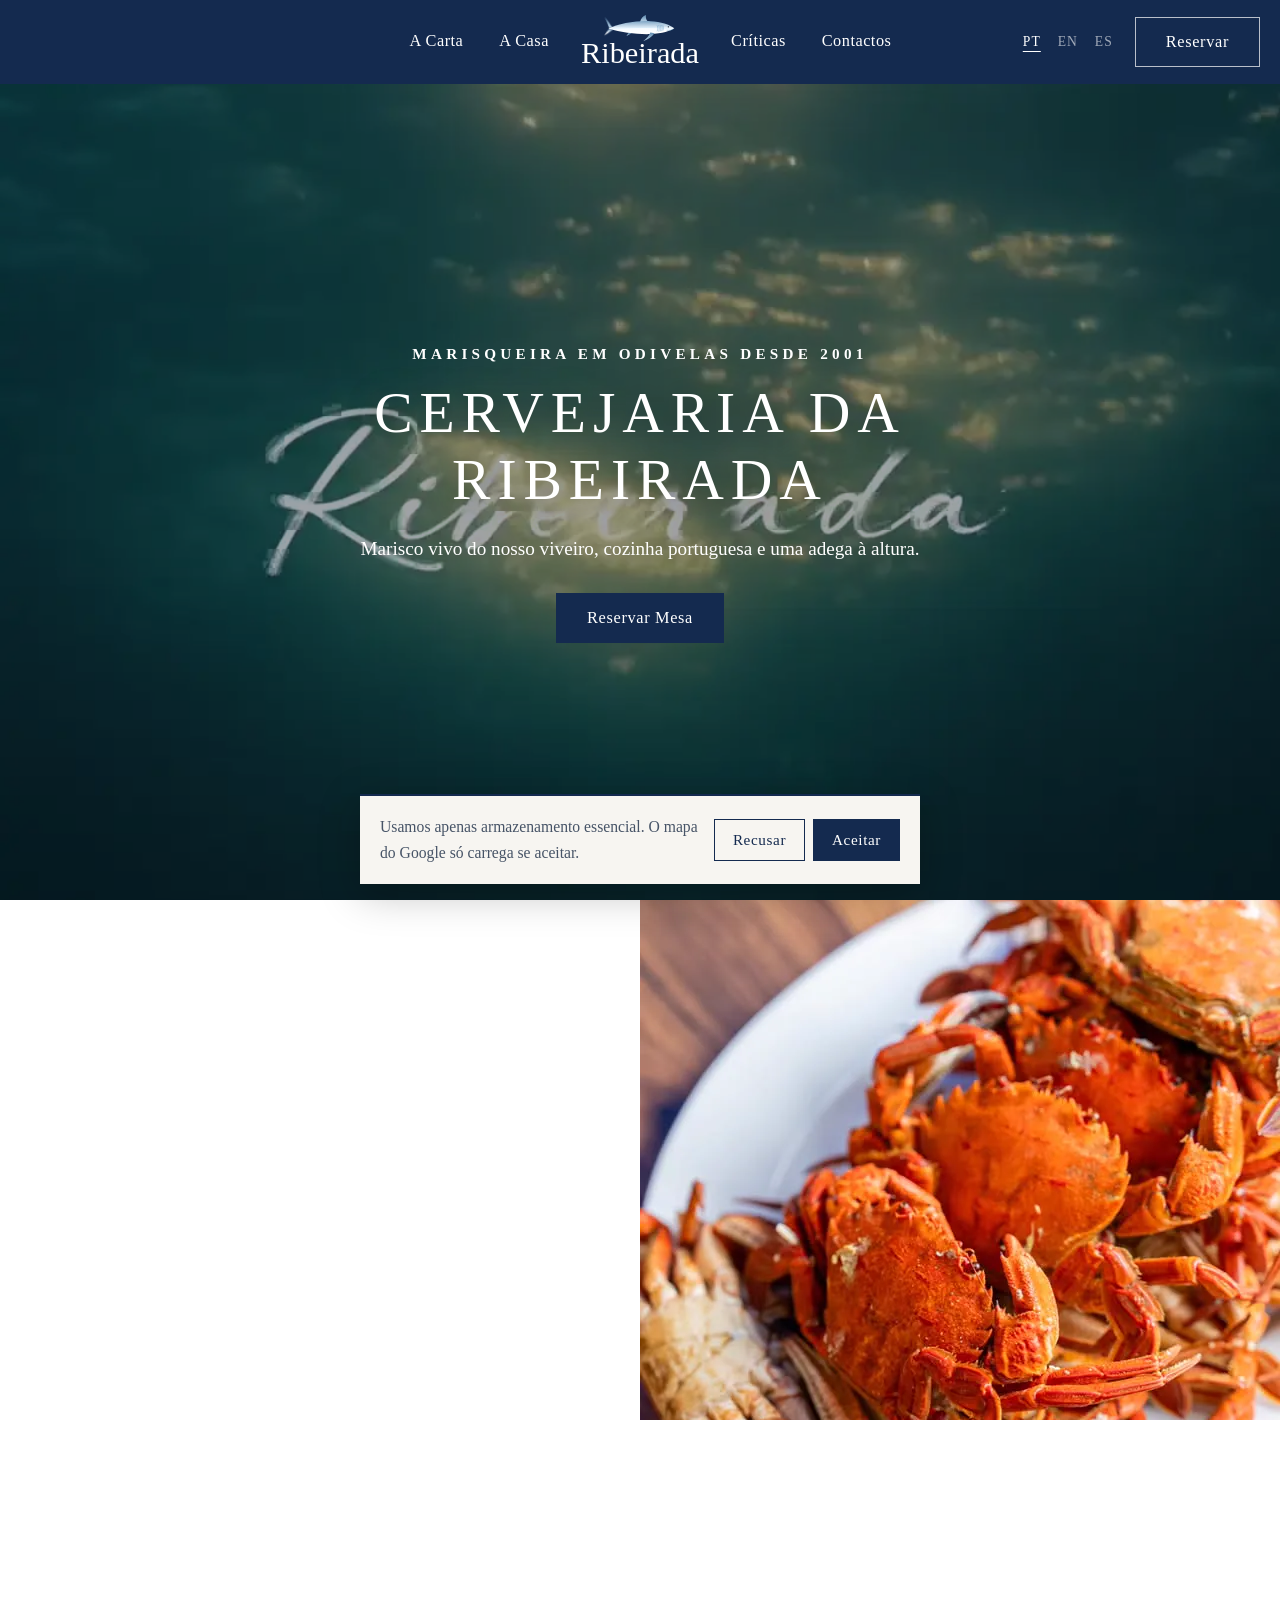
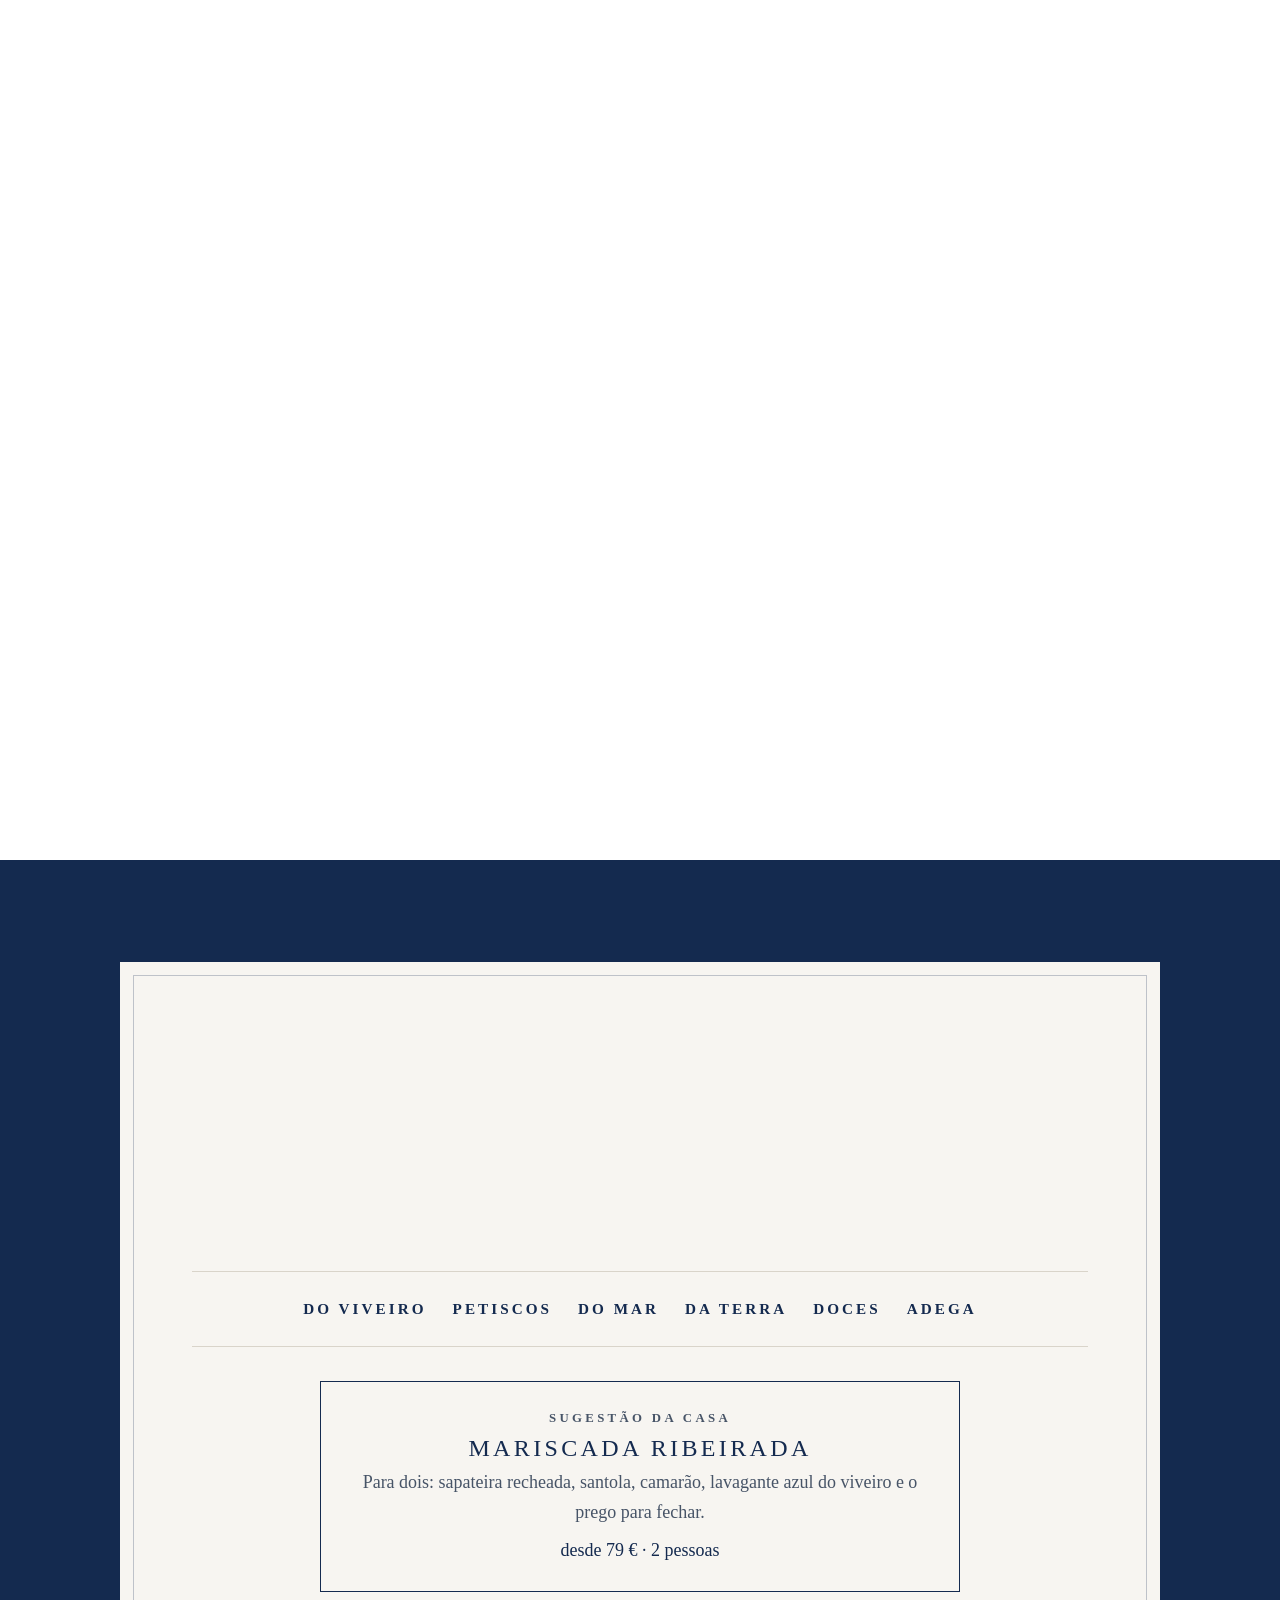
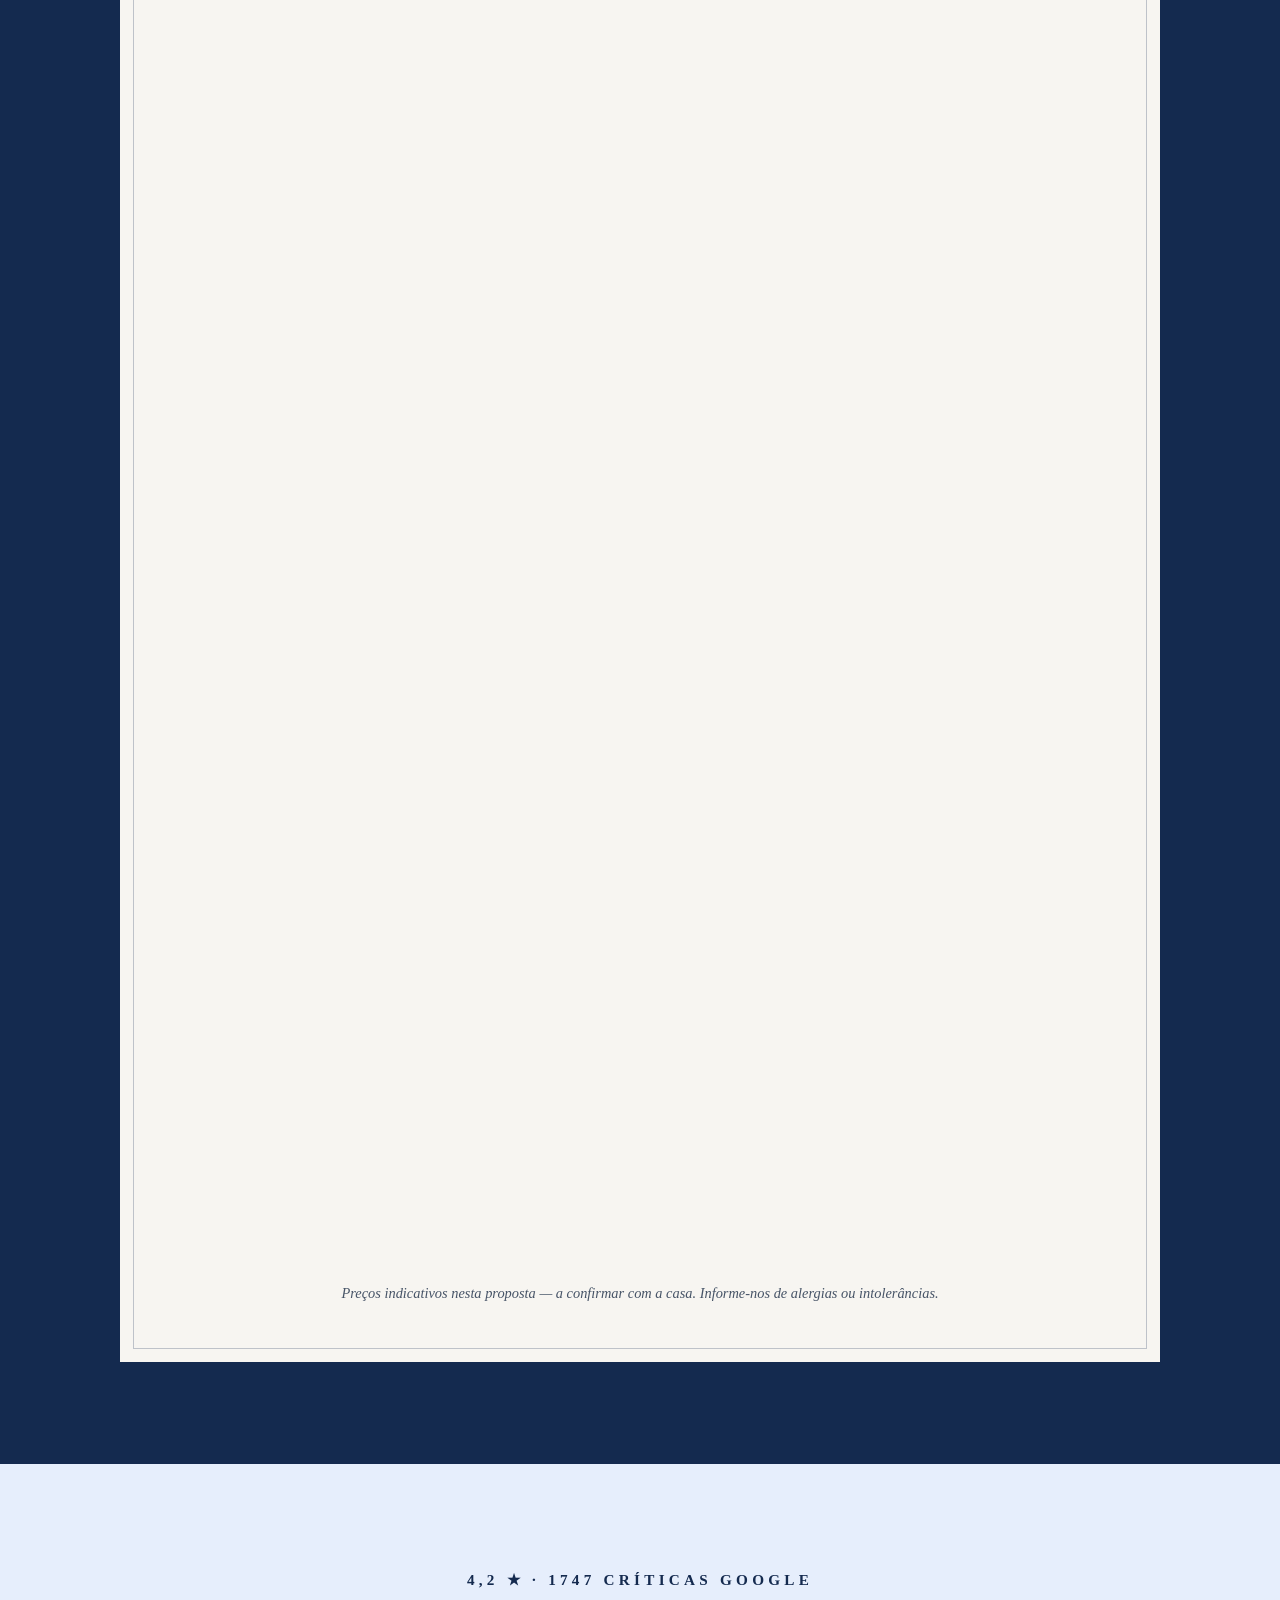
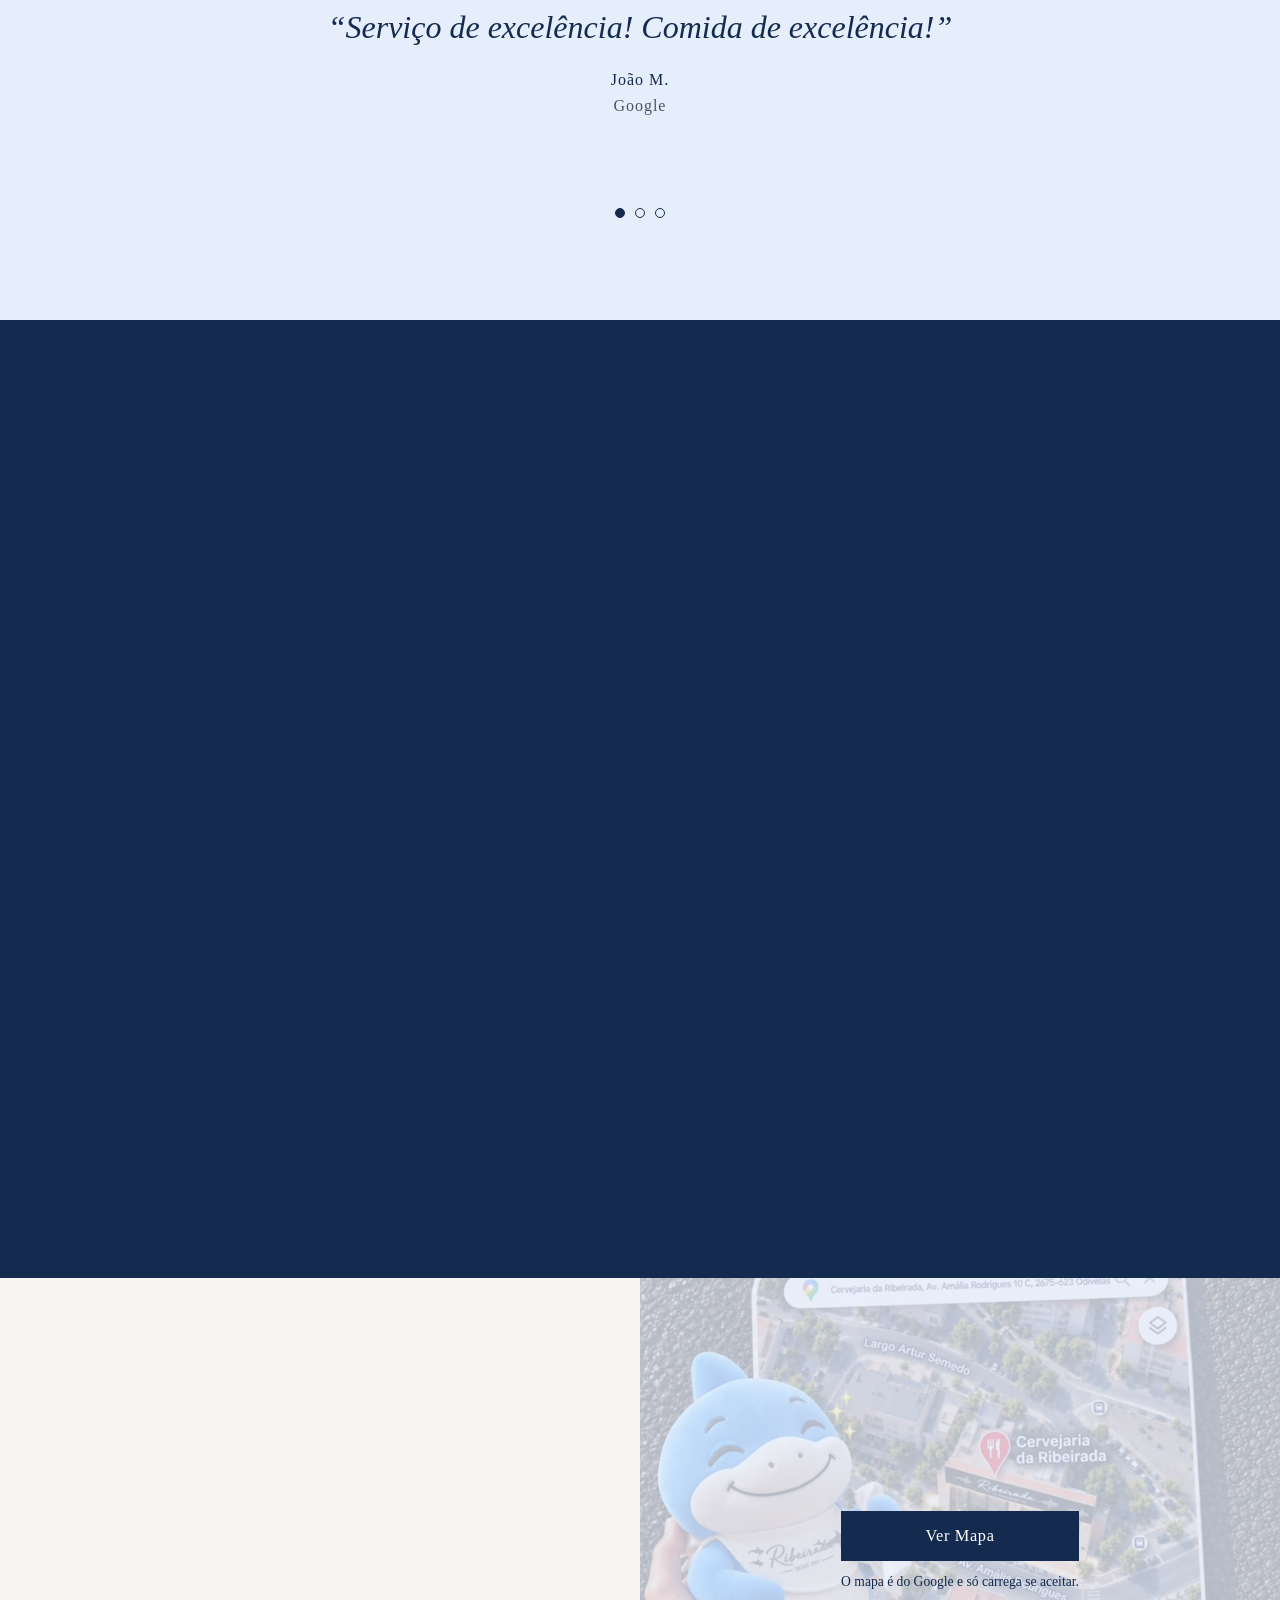
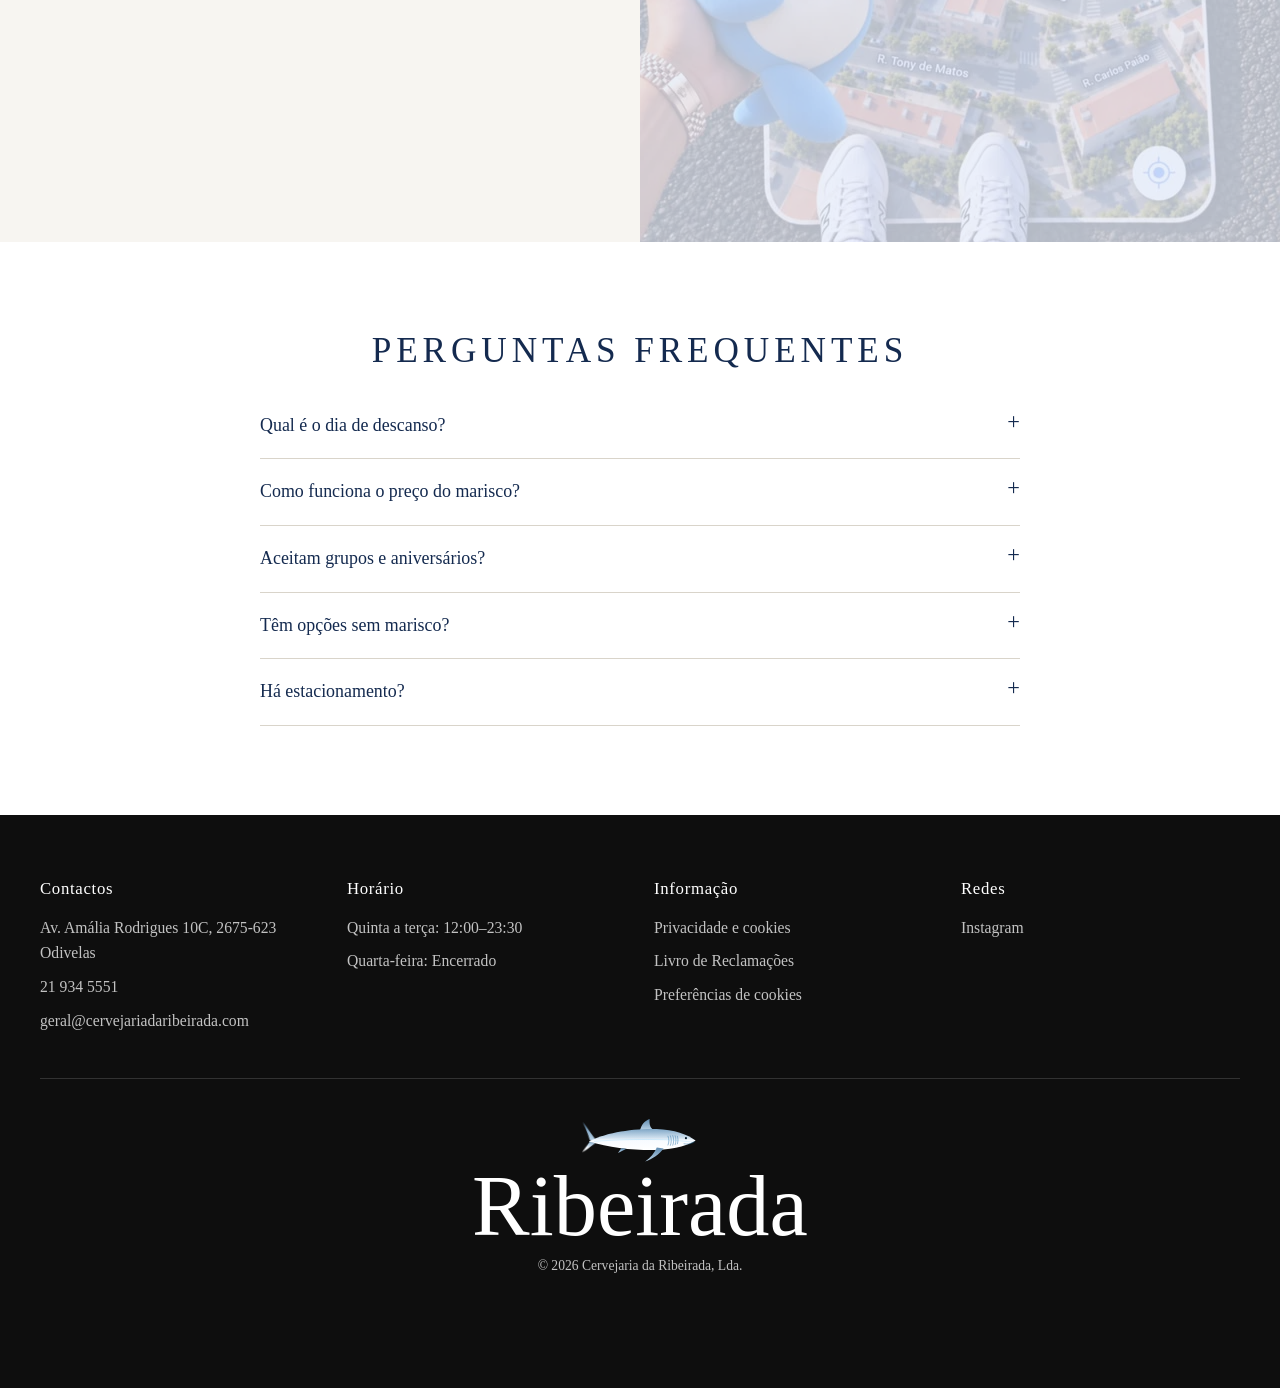
==== commit d867226b: "v2.1: nova foto do viveiro Co-Authored-By: Claude Opus 5.5 <noreply@anthropic.com>" ====
--- a/index.html
+++ b/index.html
@@ -109,7 +109,7 @@
   </section>
 
   <section class="split split--navy split--rev">
-    <div class="split__img"><img src="img/viveiro.webp" alt="O viveiro de marisco vivo" width="640" height="640" loading="lazy" decoding="async"></div>
+    <div class="split__img"><img src="img/viveiro.webp?v=2.1" alt="O viveiro com sapateiras vivas, com a sala ao fundo" width="1000" height="1000" loading="lazy" decoding="async"></div>
     <div class="split__txt">
       <h2 data-i18n="s2T">Do viveiro para a mesa</h2>
       <p data-i18n="s2P">Lavagante azul, santola, sapateira e carabineiro: escolhe-se vivo, coze-se na hora e serve-se simples, como deve ser. Ao peso, ao preço do dia.</p>
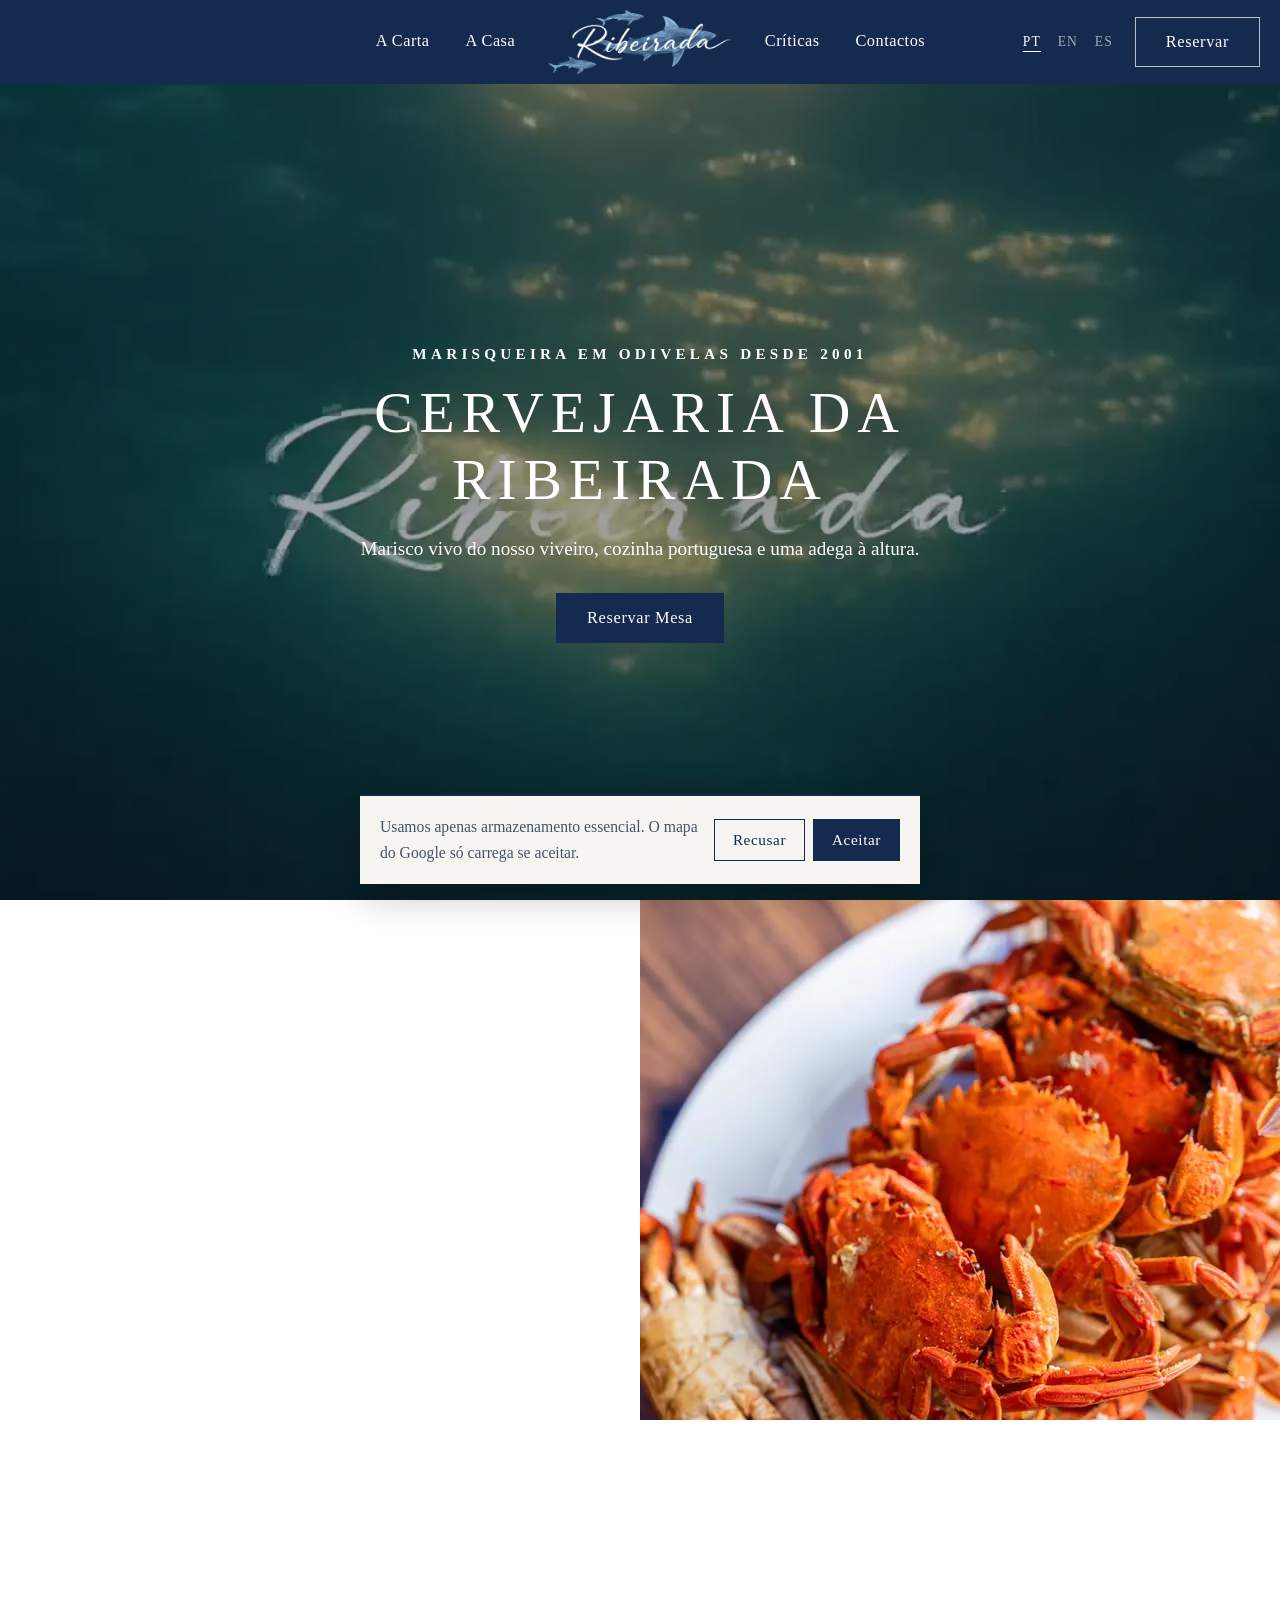
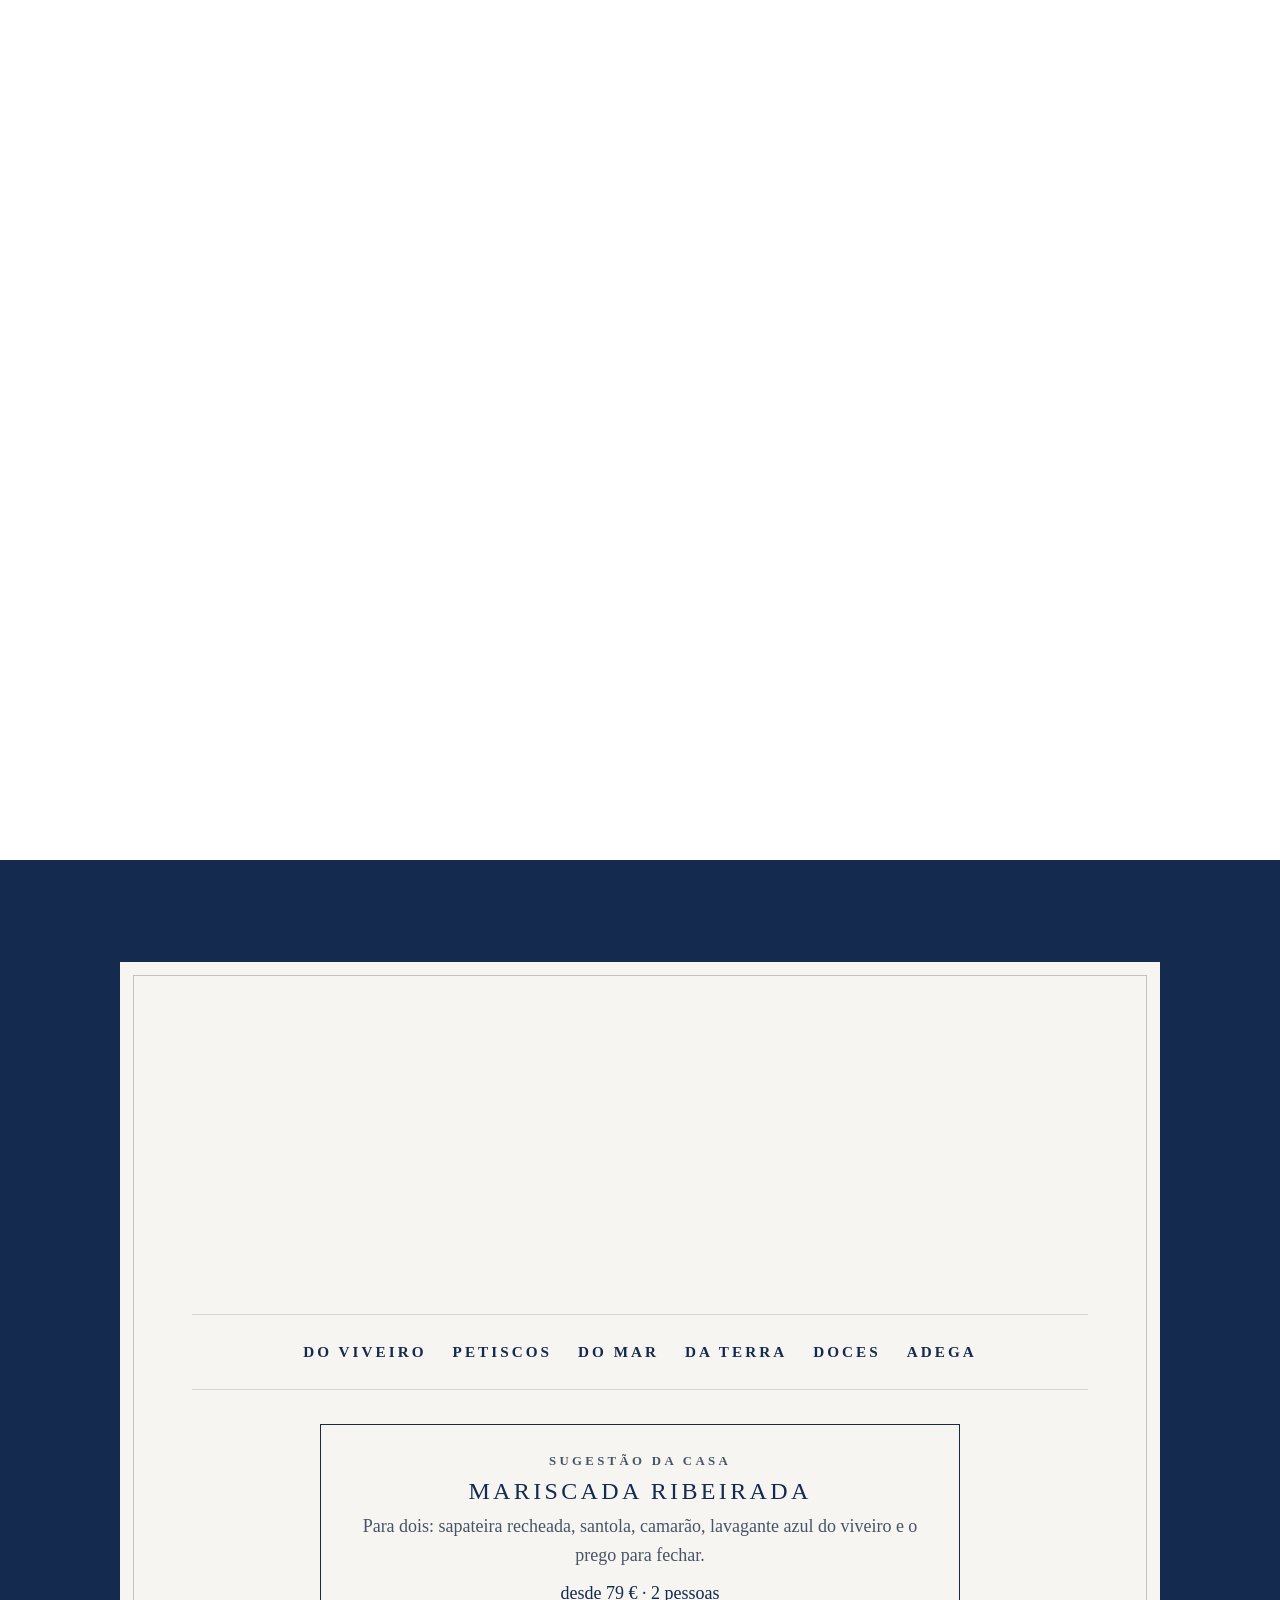
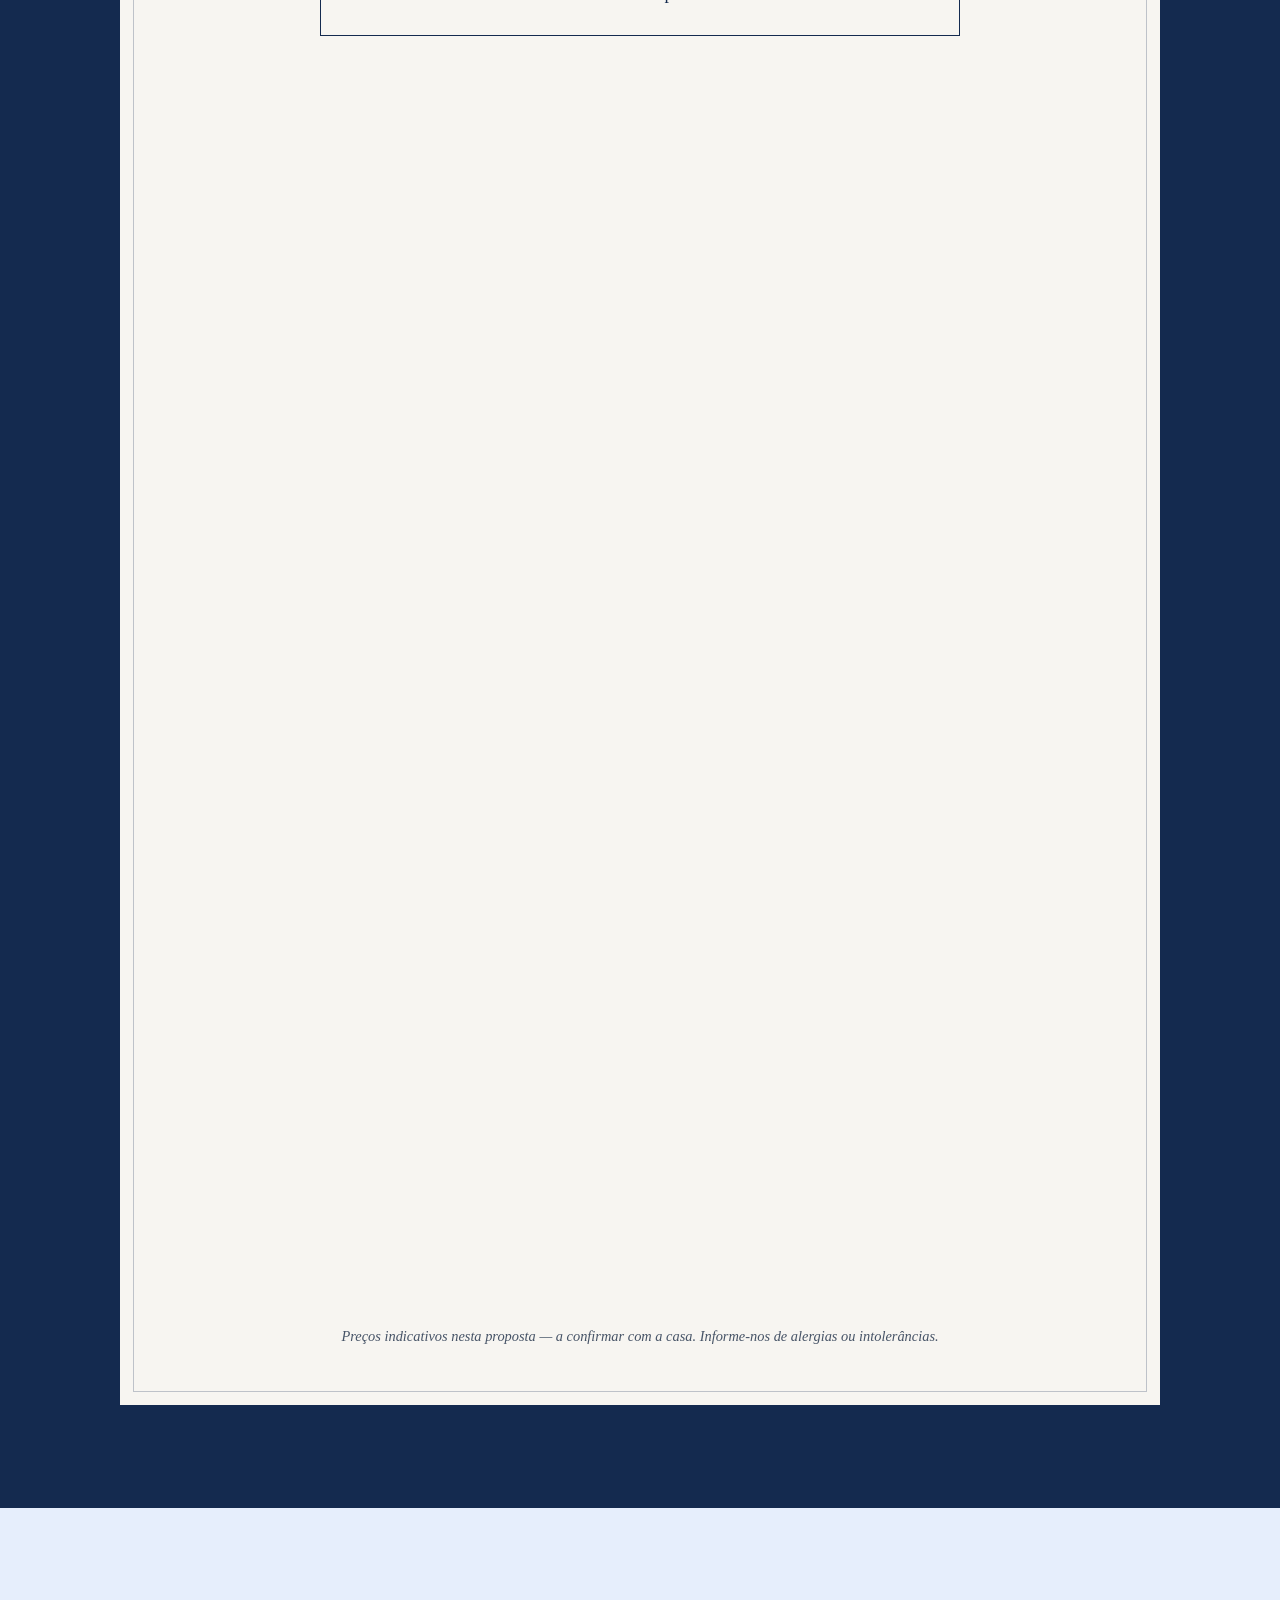
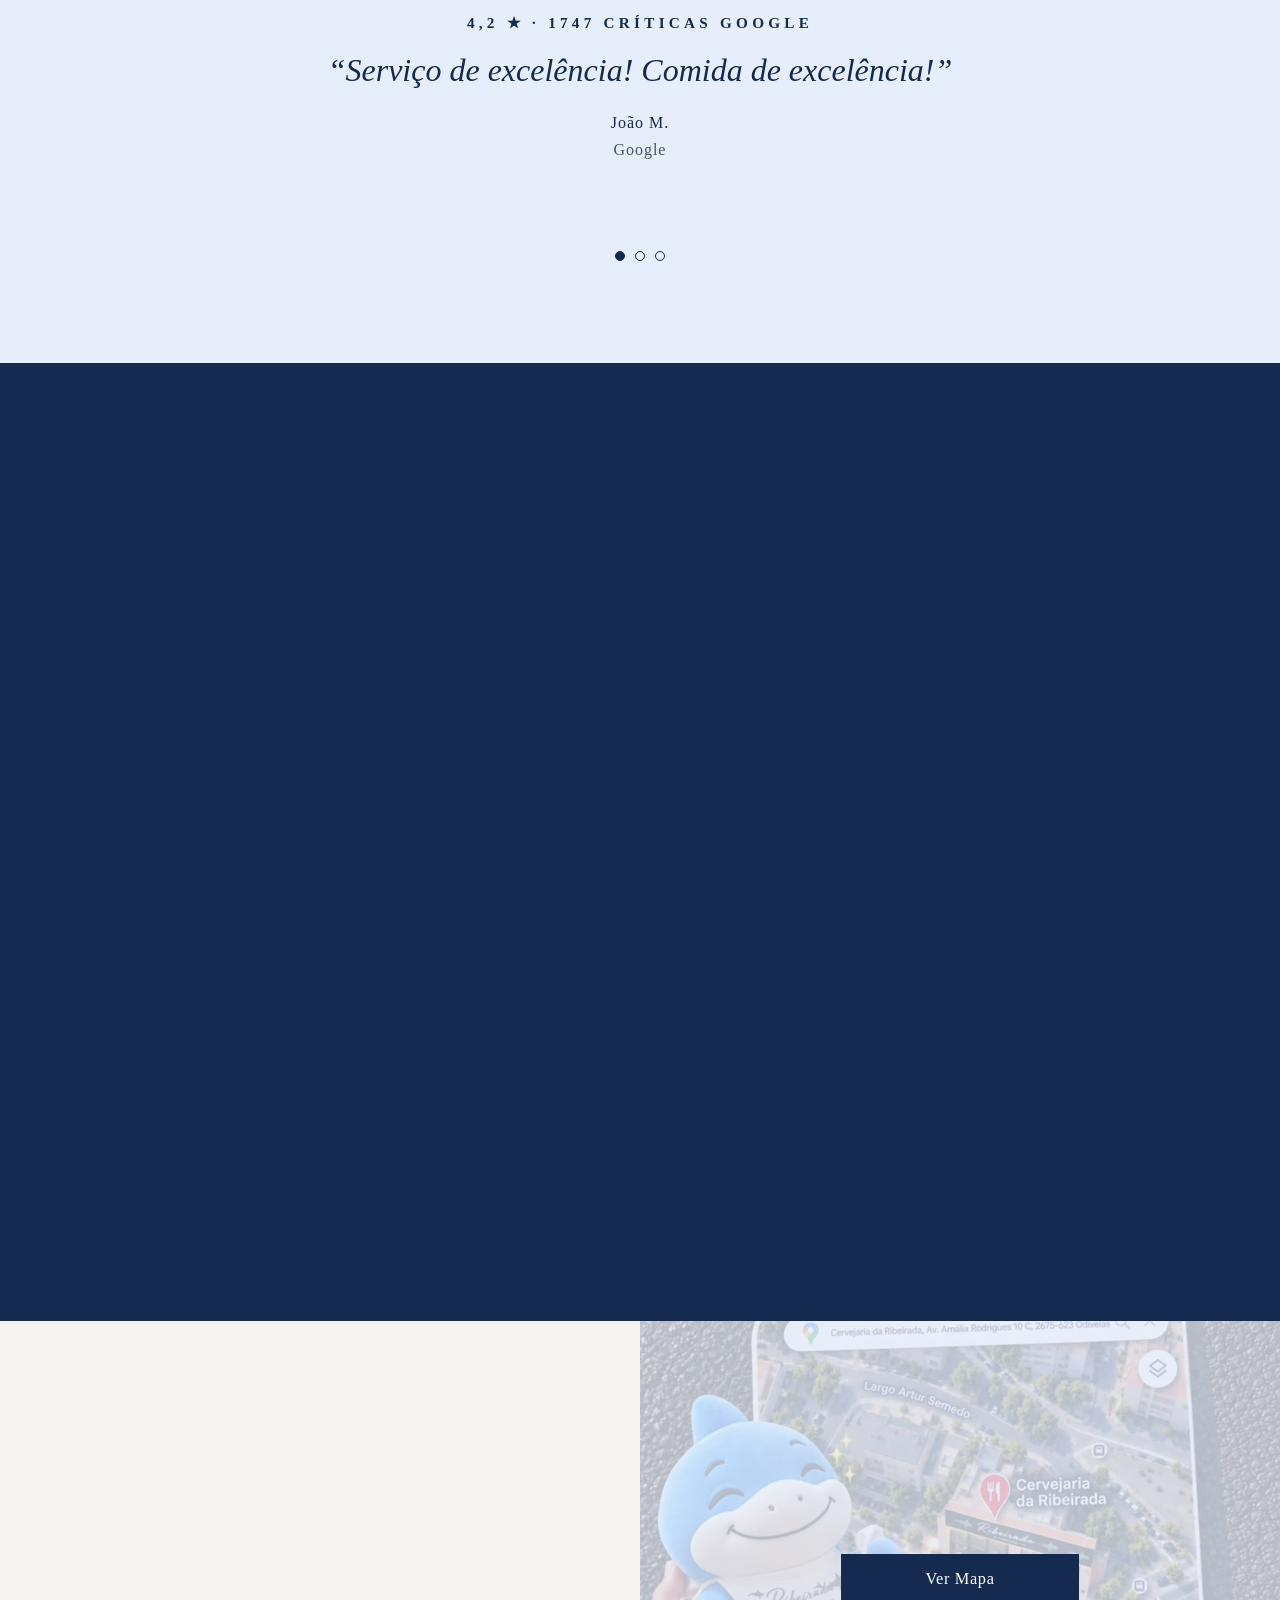
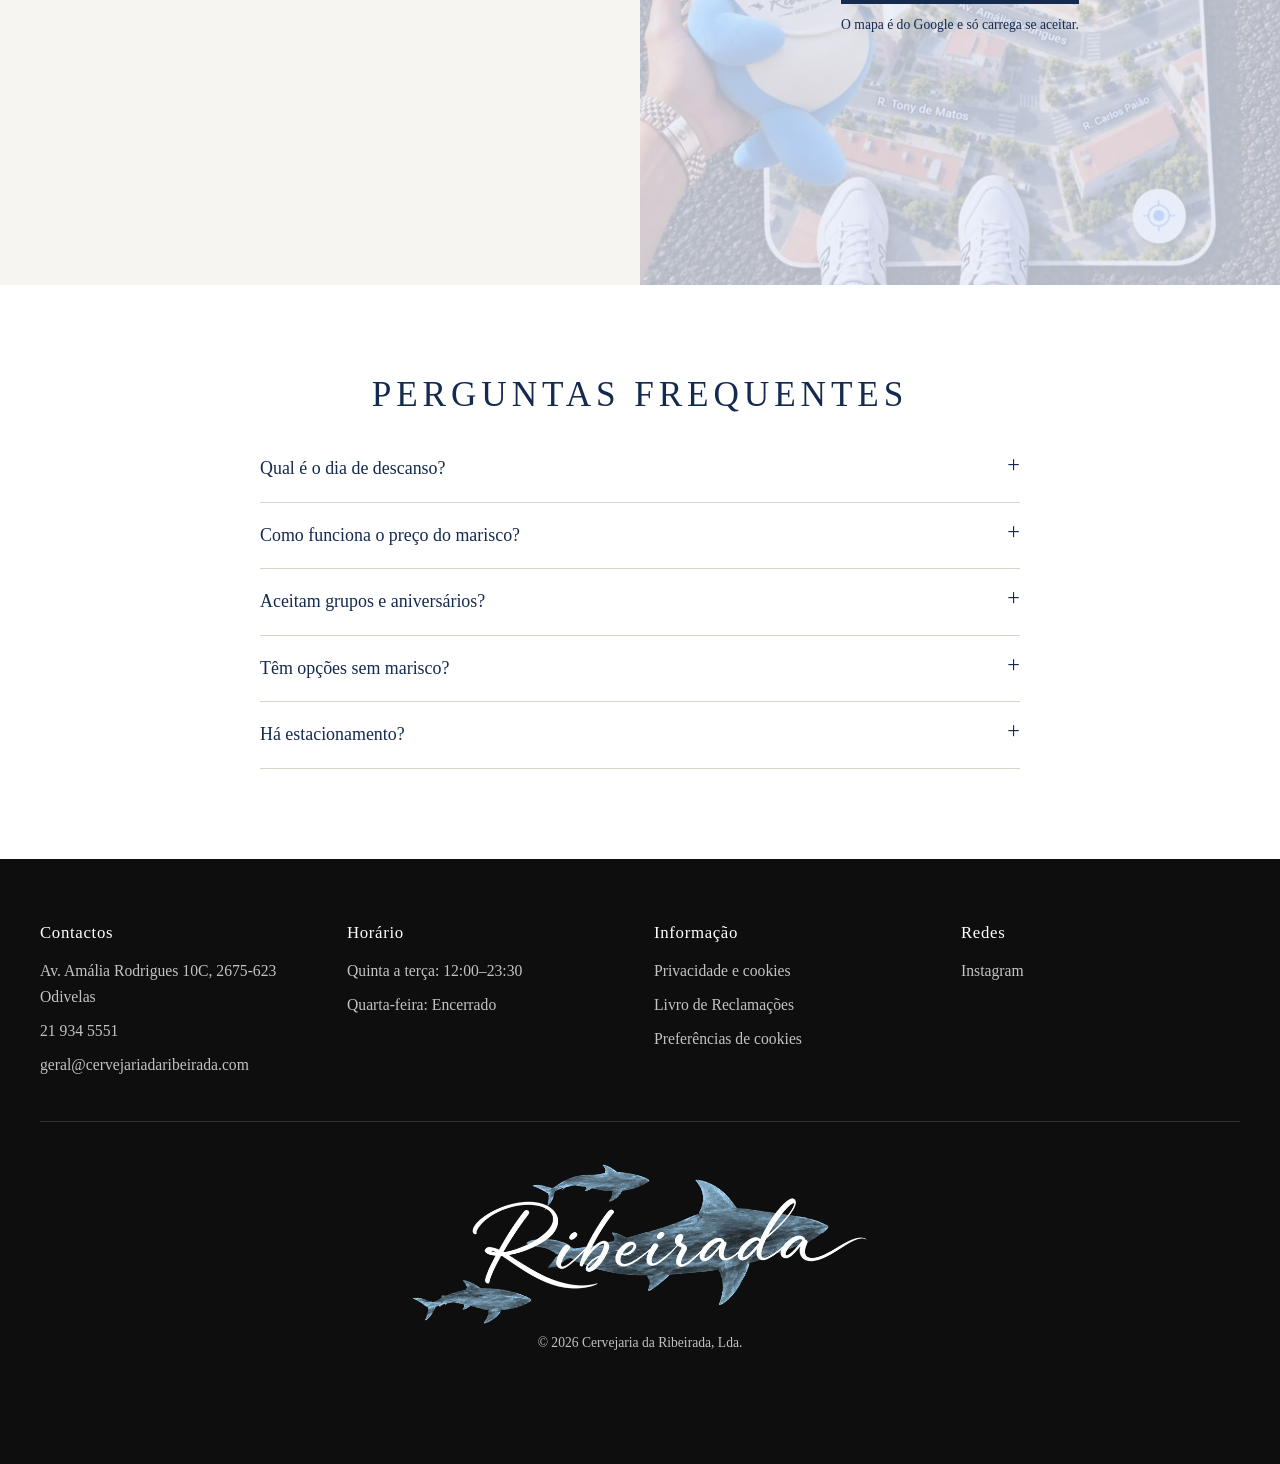
==== commit a3a94632: "v2.2: logótipo Ribeirada no cabeçalho, carta e rodapé Co-Authored-By: Claude Opus 5.5 <noreply@anthr" ====
--- a/index.html
+++ b/index.html
@@ -21,10 +21,11 @@
 <meta property="og:image:height" content="630">
 <meta name="twitter:card" content="summary_large_image">
 <link rel="icon" href="img/logo.svg">
+<link rel="preload" as="image" href="img/logo-white.webp?v=2.2">
 <link rel="preconnect" href="https://fonts.googleapis.com">
 <link rel="preconnect" href="https://fonts.gstatic.com" crossorigin>
 <link rel="stylesheet" href="https://fonts.googleapis.com/css2?family=Allura&family=Cormorant+Garamond:ital,wght@0,500;0,600;1,500&family=EB+Garamond:ital,wght@0,400;0,500;1,400&display=swap">
-<link rel="stylesheet" href="css/styles.css?v=2.0">
+<link rel="stylesheet" href="css/styles.css?v=2.2">
 <script type="application/ld+json">
 {"@context":"https://schema.org","@type":"Restaurant","name":"Cervejaria da Ribeirada","url":"https://francobrito2010-png.github.io/cervejaria-ribeirada-demo/","image":"https://francobrito2010-png.github.io/cervejaria-ribeirada-demo/img/og.jpg","telephone":"+351219345551","email":"geral@cervejariadaribeirada.com","servesCuisine":["Marisco","Portuguesa"],"priceRange":"€€","acceptsReservations":"True","foundingDate":"2001","address":{"@type":"PostalAddress","streetAddress":"Av. Amália Rodrigues 10C","postalCode":"2675-623","addressLocality":"Odivelas","addressCountry":"PT"},"geo":{"@type":"GeoCoordinates","latitude":38.7970342,"longitude":-9.1808891},"openingHoursSpecification":[{"@type":"OpeningHoursSpecification","dayOfWeek":["Monday","Tuesday","Thursday","Friday","Saturday","Sunday"],"opens":"12:00","closes":"23:30"}],"aggregateRating":{"@type":"AggregateRating","ratingValue":"4.2","reviewCount":"1747"},"sameAs":["https://www.instagram.com/cervejariadaribeirada/"]}
 </script>
@@ -59,8 +60,7 @@
     <a href="#casa" data-i18n="nCasa">A Casa</a>
   </nav>
   <a class="hdr__logo" href="#top" aria-label="Cervejaria da Ribeirada — início">
-    <svg class="hdr__shark" viewBox="0 0 600 220" aria-hidden="true"><use href="#sharkSym"/></svg>
-    <span class="wordmark">Ribeirada</span>
+    <img class="hdr__logoimg" src="img/logo-white.webp?v=2.2" alt="Ribeirada" width="900" height="320">
   </a>
   <nav class="hdr__nav hdr__nav--r" aria-label="Secundário">
     <a href="#criticas" data-i18n="nCriticas">Críticas</a>
@@ -130,7 +130,7 @@
   <section class="carta" id="carta" aria-labelledby="cartaT">
     <div class="carta__card">
       <header class="carta__head">
-        <svg class="shark" viewBox="0 0 600 220" role="img" aria-label="Tubarão branco, símbolo da Ribeirada"><use href="#sharkSym"/></svg>
+        <img class="carta__logo" src="img/logo-color.webp?v=2.2" alt="Ribeirada" width="900" height="320" loading="lazy" decoding="async">
         <h2 id="cartaT" class="carta__title" data-i18n="h2">A Carta</h2>
         <p class="carta__sub" data-i18n="cartaSub">Do viveiro para a mesa · Desde 2001</p>
       </header>
@@ -195,7 +195,7 @@
     </ul></div>
     <div><h3 data-i18n="ftS">Redes</h3><ul><li><a href="https://www.instagram.com/cervejariadaribeirada/" target="_blank" rel="noopener">Instagram</a></li></ul></div>
   </div>
-  <a href="#top" class="ftr__brand" aria-label="Voltar ao topo"><svg viewBox="0 0 600 220" aria-hidden="true"><use href="#sharkSym"/></svg><span class="wordmark">Ribeirada</span></a>
+  <a href="#top" class="ftr__brand" aria-label="Voltar ao topo"><img src="img/logo-white.webp?v=2.2" alt="Ribeirada" width="900" height="320" loading="lazy" decoding="async"></a>
   <p class="ftr__legal" id="ftrLegal"></p>
 </footer>
 
@@ -211,7 +211,7 @@
 
 <noscript><div class="noscript">Cervejaria da Ribeirada · Av. Amália Rodrigues 10C, Odivelas · Reservas: 21 934 5551 · 12:00–23:30 (encerrado à quarta)</div></noscript>
 
-<script src="data.js?v=2.0"></script>
-<script src="js/app.js?v=2.0"></script>
+<script src="data.js?v=2.2"></script>
+<script src="js/app.js?v=2.2"></script>
 </body>
 </html>
--- a/css/styles.css
+++ b/css/styles.css
@@ -288,3 +288,10 @@
 @media print {
   .hdr, .fab, .cookies, .drawer, .hero, .split, .quotes, .gal, .book, .map { display: none !important; }
 }
+
+/* ================= LOGÓTIPO (imagem oficial) ================= */
+.hdr__logoimg { display: block; height: 66px; width: auto; }
+.carta__logo { display: block; width: min(420px, 82%); height: auto; margin: 0 auto 14px; }
+.ftr__brand img { display: block; width: min(460px, 80vw); height: auto; }
+@media (max-width: 900px) { .hdr__logoimg { height: 52px; } }
+@media (max-width: 560px) { .hdr__logoimg { height: 46px; } }
